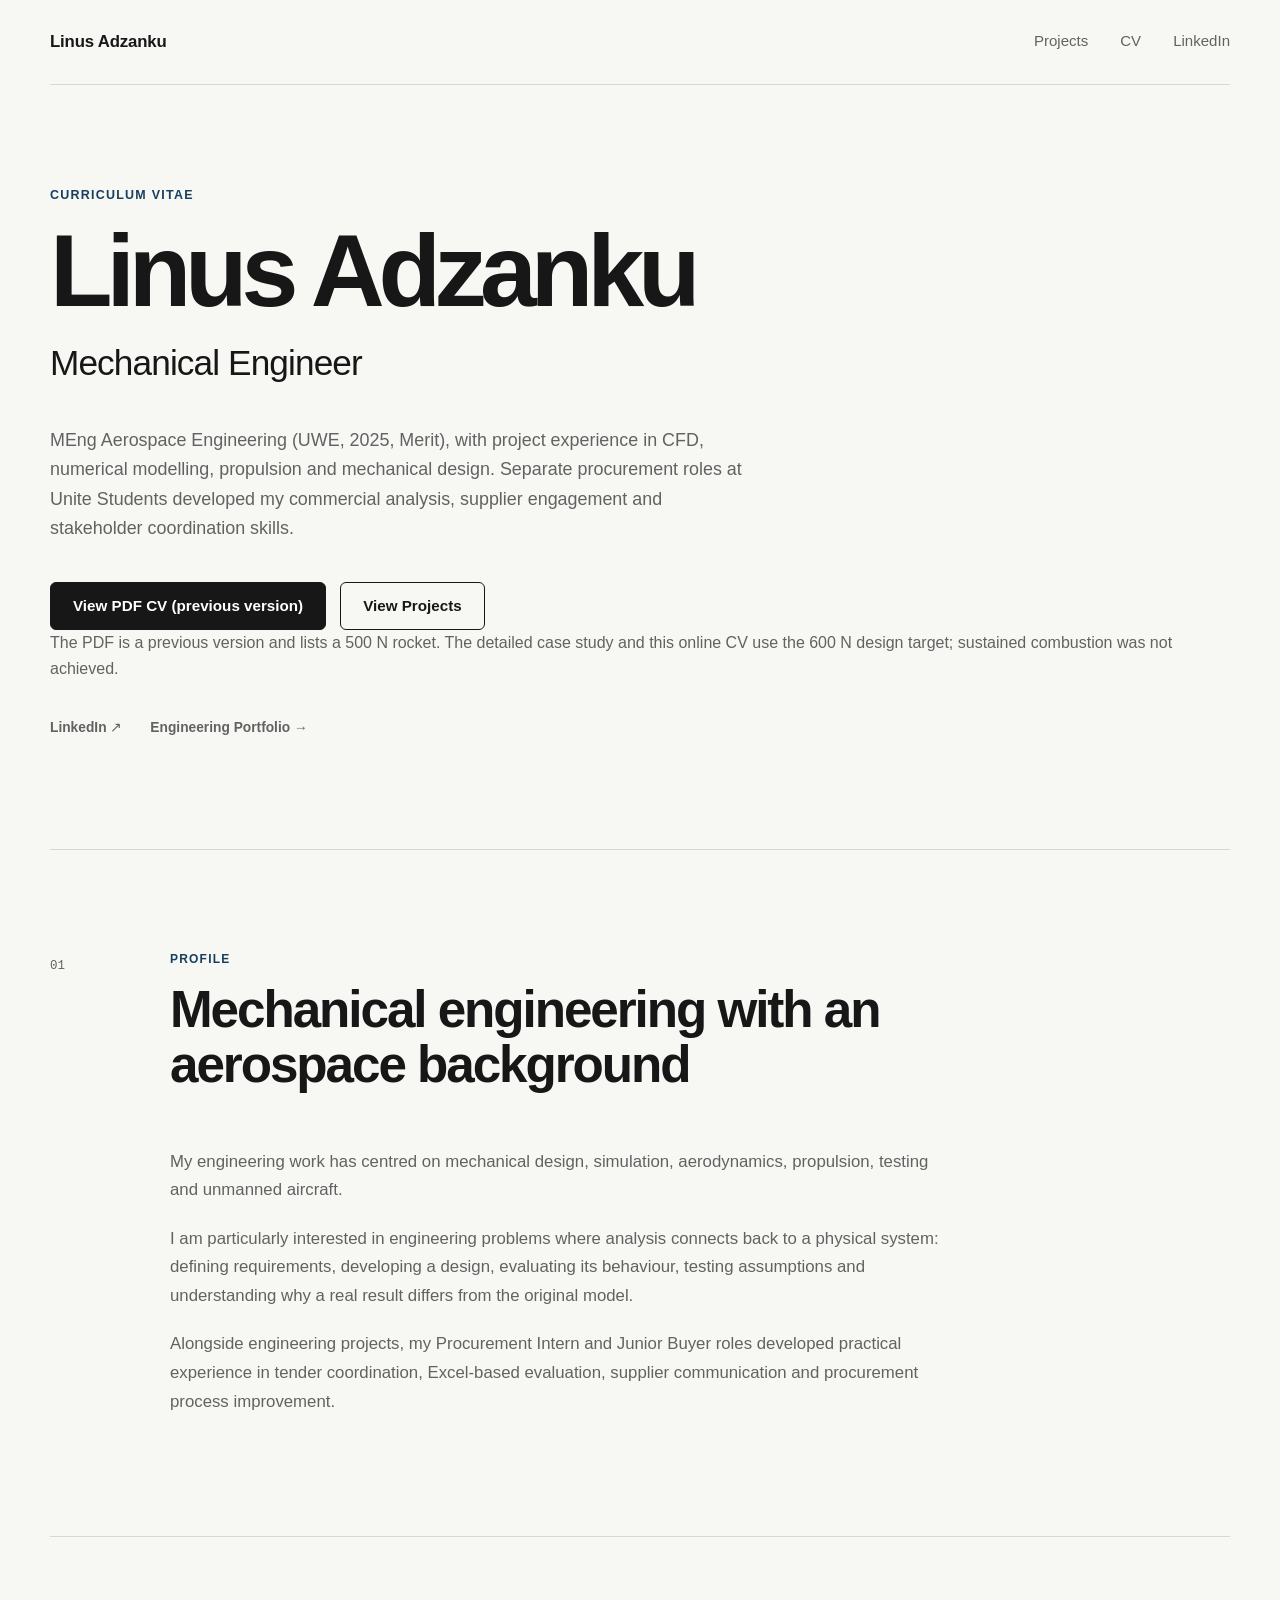
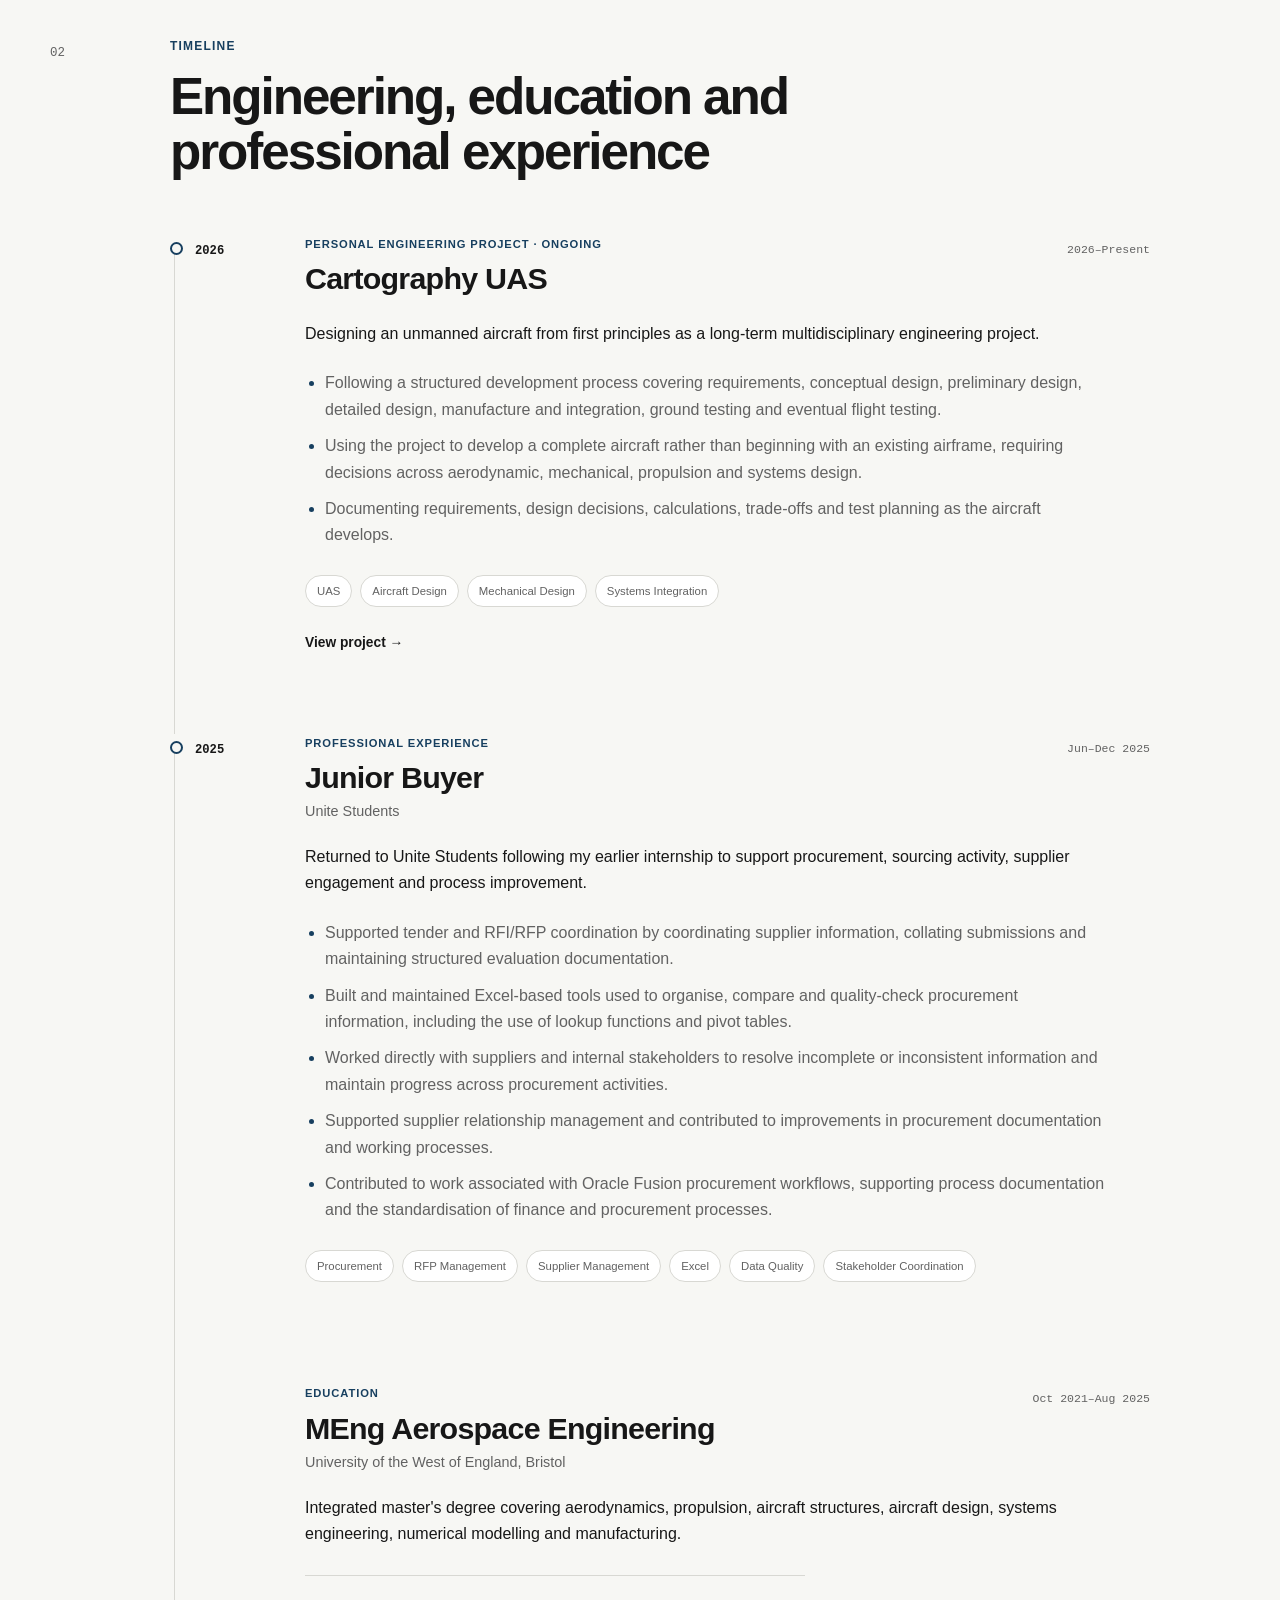
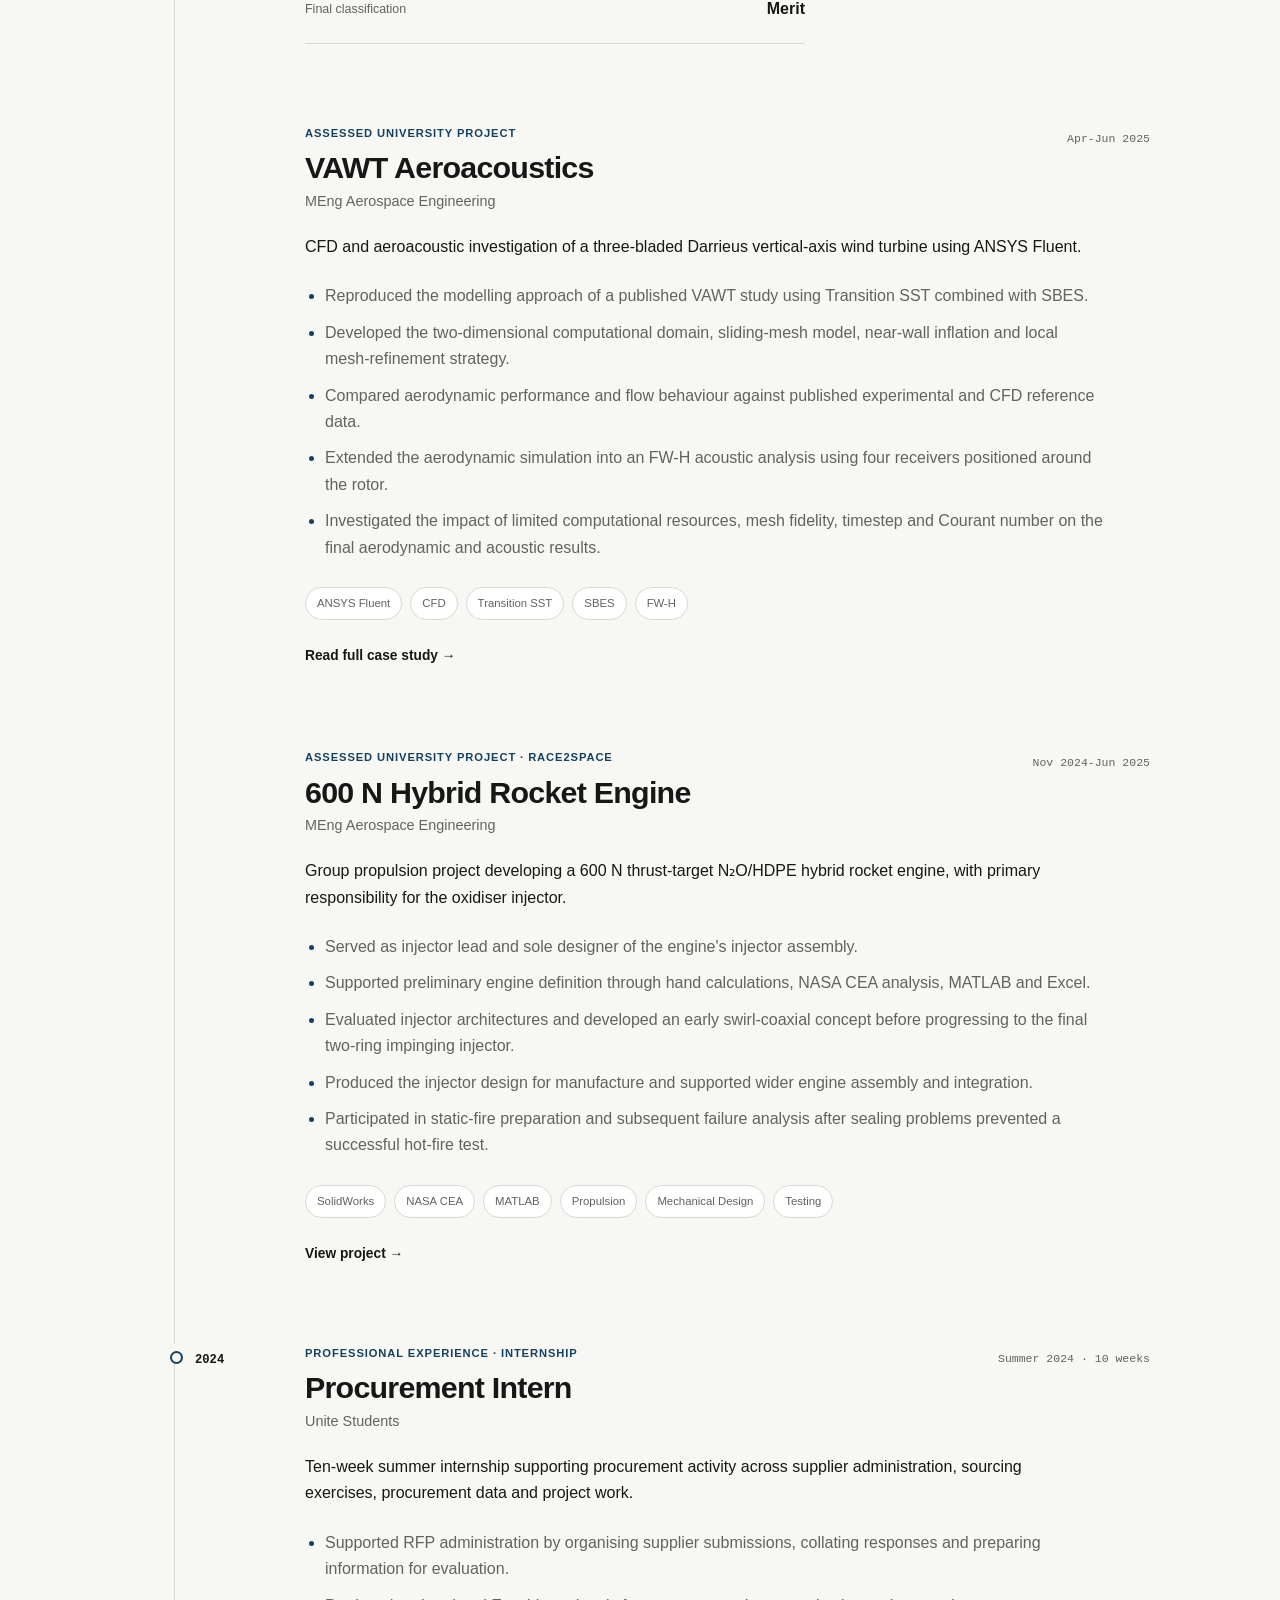
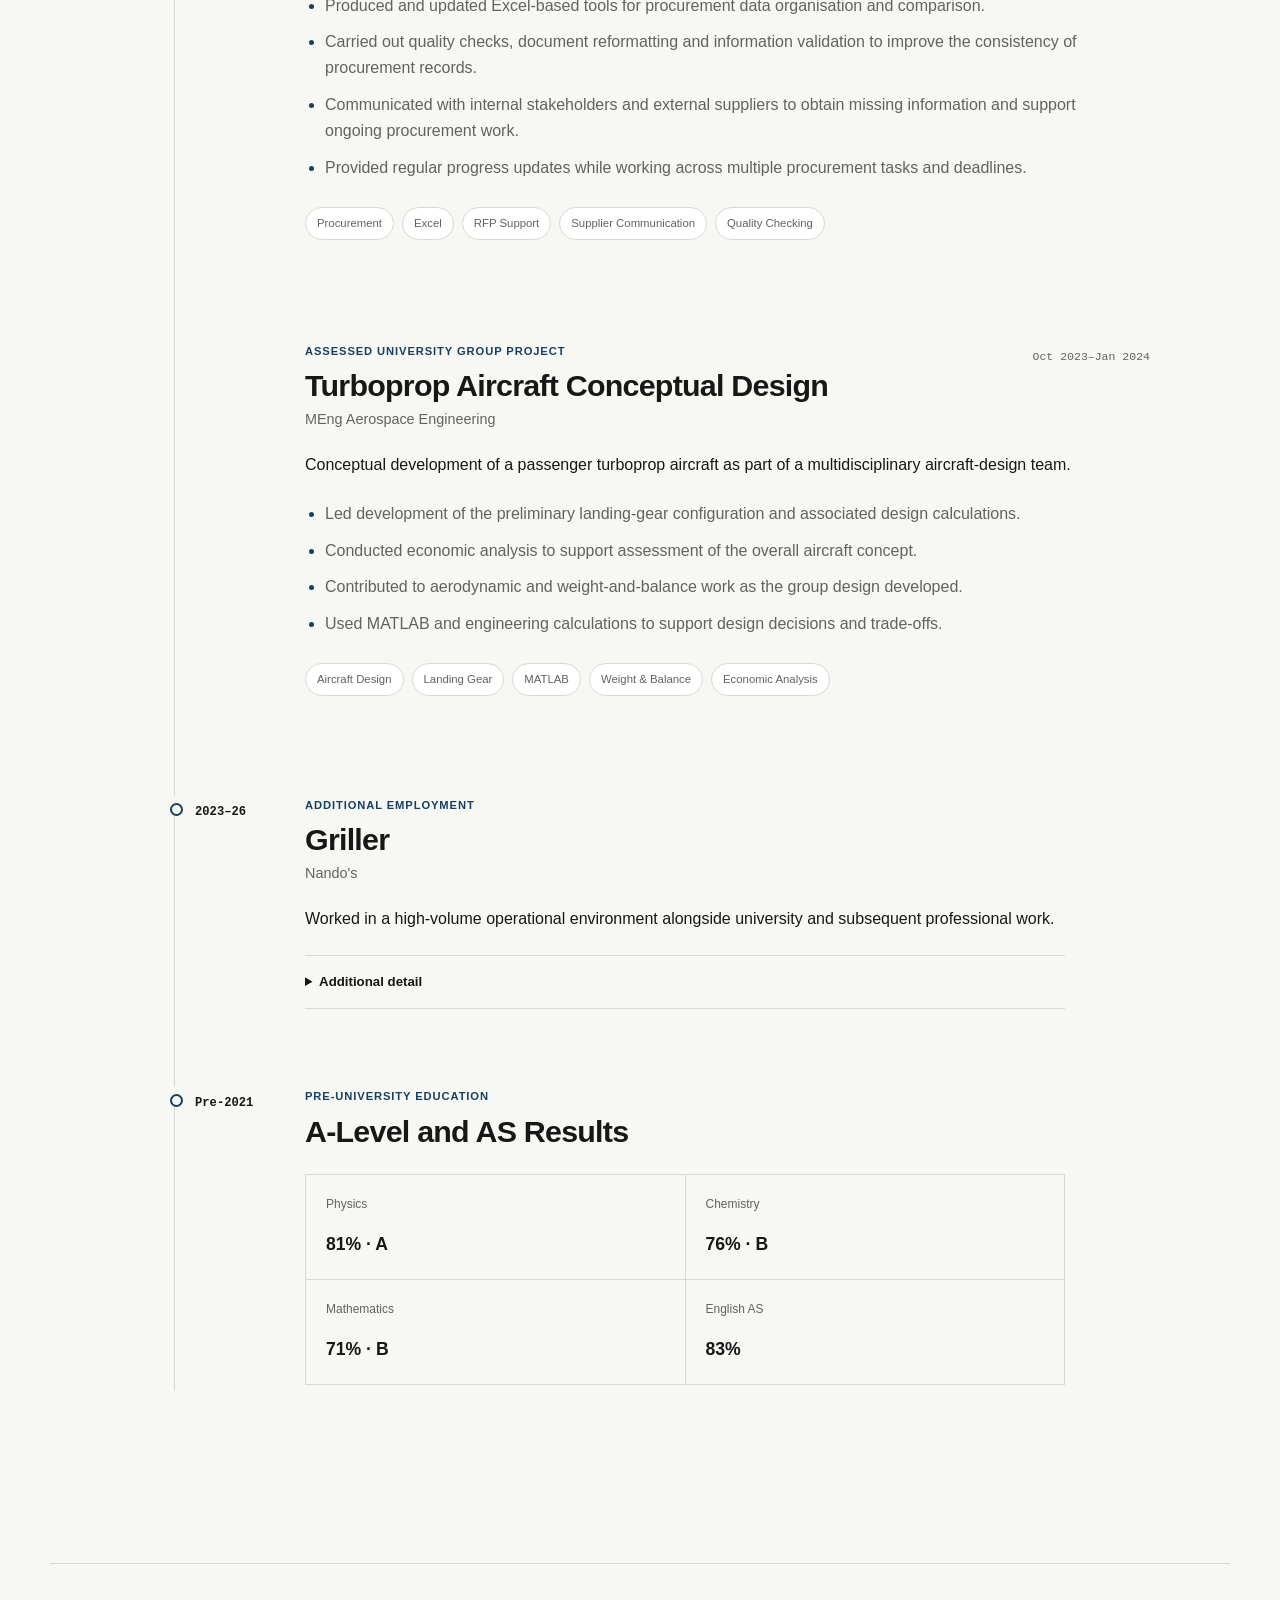
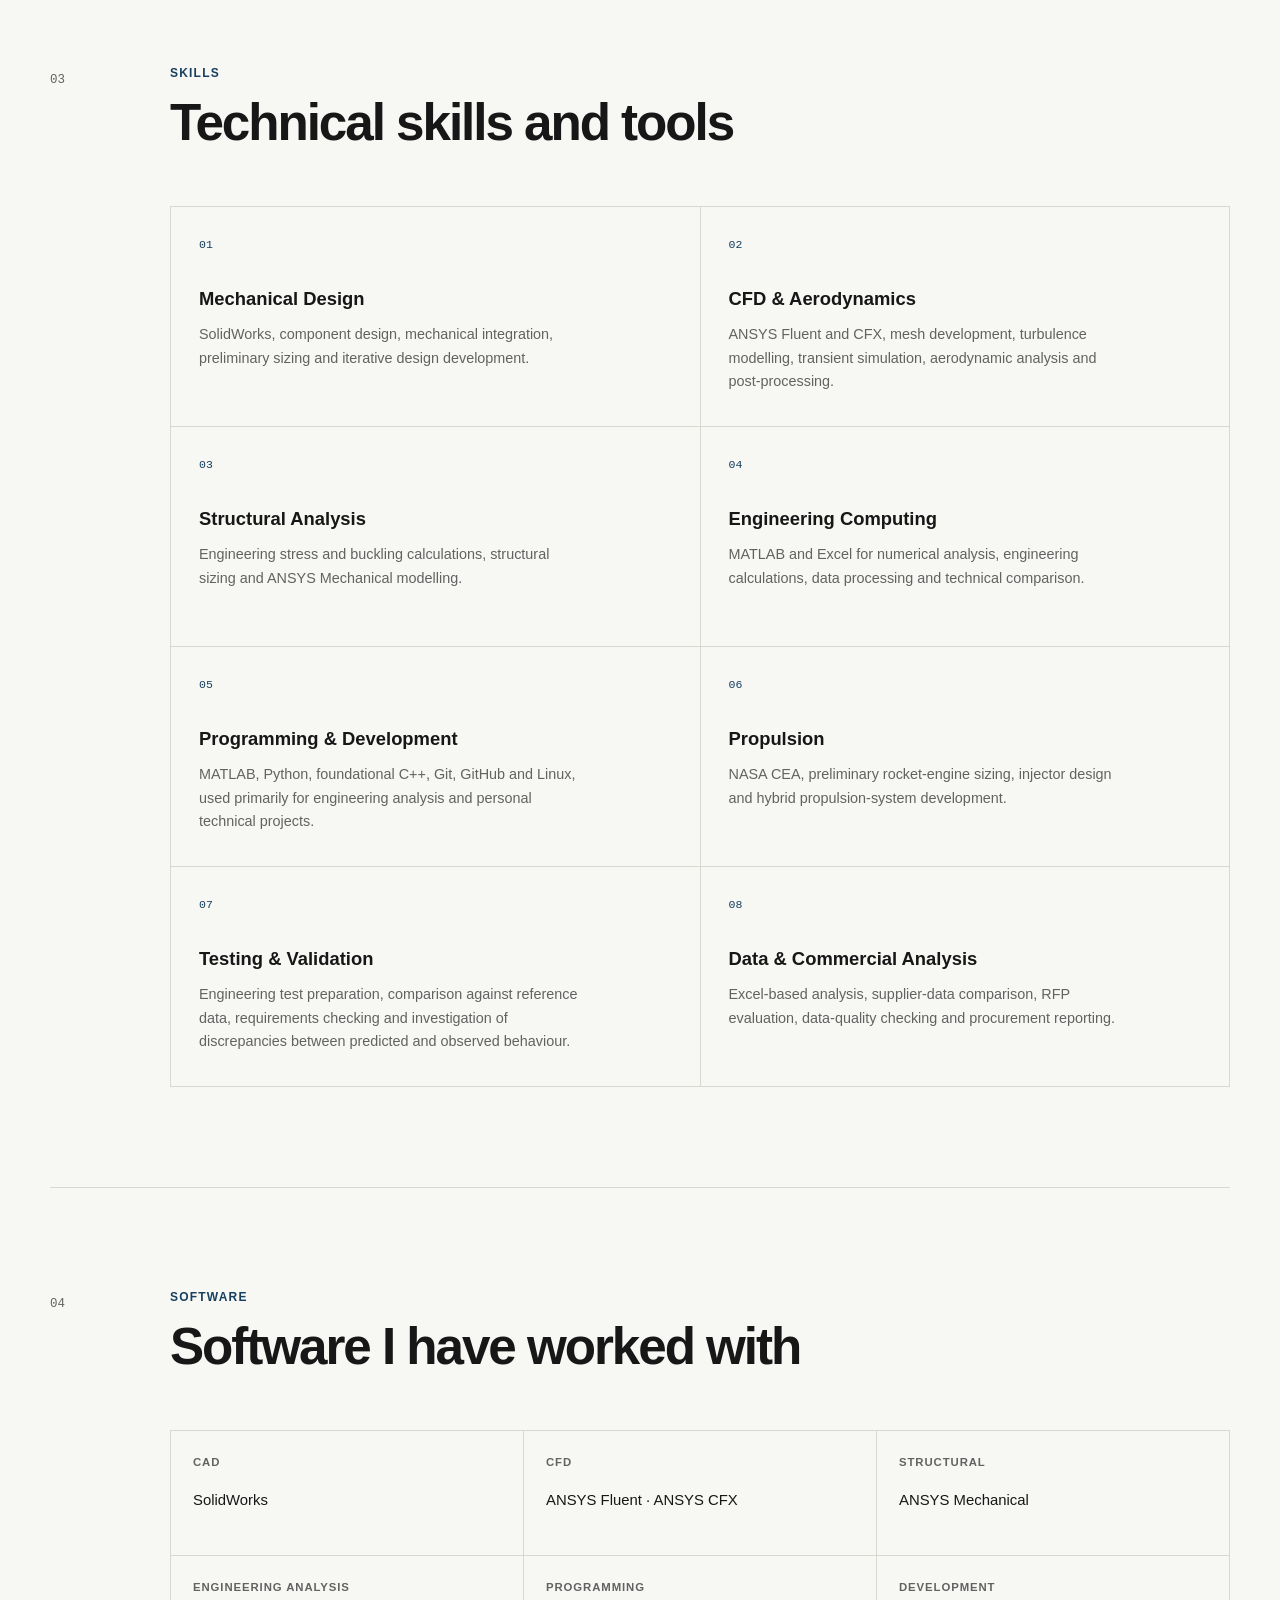
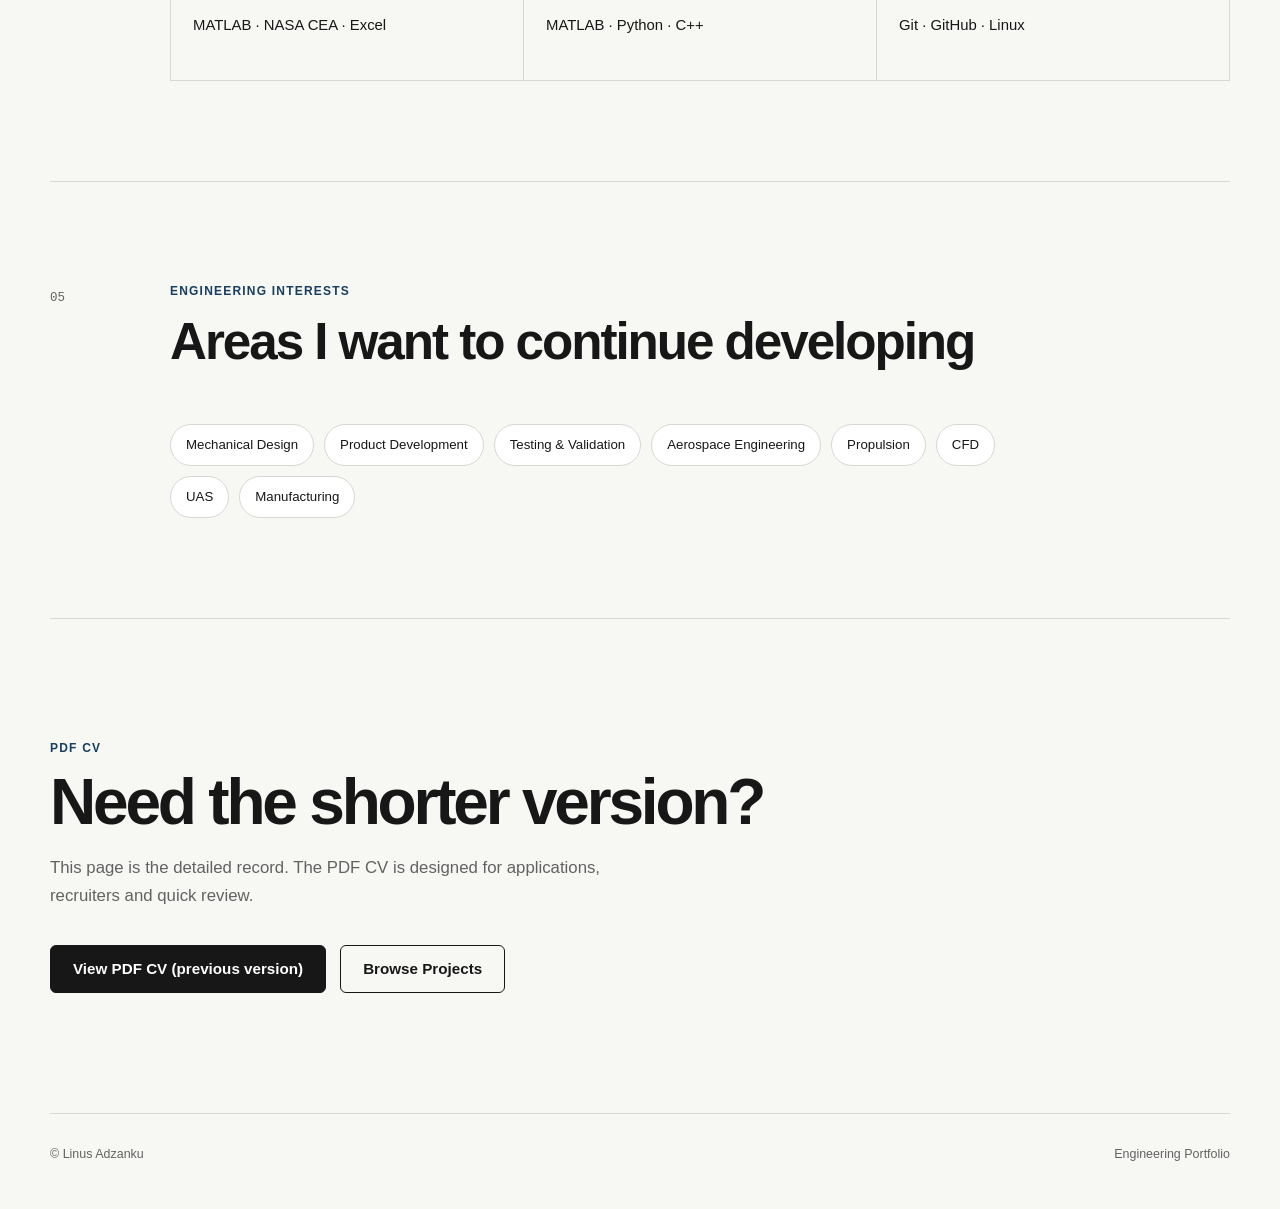
==== cv.html @ 265d7822 "feat(portfolio): prioritise completed work and clarify CV experience" ====
<!DOCTYPE html>
<html lang="en">

<head>

    <meta charset="UTF-8">

    <meta
        name="viewport"
        content="width=device-width, initial-scale=1.0"
    >

    <meta
        name="description"
        content="Detailed engineering CV of Linus Adzanku, covering professional experience, engineering projects, education and technical skills."
    >

    <title>
        CV | Linus Adzanku
    </title>


    <!-- Site-wide styling -->
    <link
        rel="stylesheet"
        href="css/style.css"
    >


    <!-- CV-specific styling -->
    <link
        rel="stylesheet"
        href="css/cv.css"
    >

</head>


<body>


    <!-- Shared navigation -->
    <div id="navigation"></div>



    <main class="cv-page">


        <!-- =================================================
             HERO
             ================================================= -->

        <header class="cv-hero">

            <p class="cv-eyebrow">
                Curriculum Vitae
            </p>


            <h1>
                Linus Adzanku
            </h1>


            <p class="cv-role">
                Mechanical Engineer
            </p>


            <p class="cv-introduction">
                MEng Aerospace Engineering (UWE, 2025, Merit), with project experience in CFD, numerical modelling, propulsion and mechanical design. Separate procurement roles at Unite Students developed my commercial analysis, supplier engagement and stakeholder coordination skills.
            </p>


            <div class="cv-actions">

                <a
                    class="button button-primary"
                    href="assets/documents/Linus_Adzanku-resume.pdf"
                    target="_blank"
                    rel="noopener noreferrer">
                    View PDF CV (previous version)
                </a>


                <a
                    class="button button-secondary"
                    href="projects.html">
                    View Projects
                </a>

            </div>


            <p>The PDF is a previous version and lists a 500 N rocket. The detailed case study and this online CV use the 600 N design target; sustained combustion was not achieved.</p>

            <div class="cv-secondary-links">

                <a
                    href="https://www.linkedin.com/in/linus-adzanku"
                    target="_blank"
                    rel="noopener noreferrer">
                    LinkedIn ↗
                </a>

                <a href="projects.html">
                    Engineering Portfolio →
                </a>

            </div>

        </header>



        <!-- =================================================
             01 PROFILE
             ================================================= -->

        <section class="cv-section">

            <div class="cv-section-index">
                01
            </div>


            <div class="cv-section-content">

                <p class="cv-section-label">
                    Profile
                </p>


                <h2>
                    Mechanical engineering with an aerospace background
                </h2>


                <div class="cv-profile">

                    <p>
                        My engineering work has centred on mechanical
                        design, simulation, aerodynamics, propulsion,
                        testing and unmanned aircraft.
                    </p>

                    <p>
                        I am particularly interested in engineering
                        problems where analysis connects back to a
                        physical system: defining requirements,
                        developing a design, evaluating its behaviour,
                        testing assumptions and understanding why a
                        real result differs from the original model.
                    </p>

                    <p>
                        Alongside engineering projects, my Procurement Intern and Junior Buyer roles developed practical experience in tender coordination, Excel-based evaluation, supplier communication and procurement process improvement.
                    </p>

                </div>

            </div>

        </section>



        <!-- =================================================
             02 TIMELINE
             ================================================= -->

        <section class="cv-section">

            <div class="cv-section-index">
                02
            </div>


            <div class="cv-section-content">

                <p class="cv-section-label">
                    Timeline
                </p>


                <h2>
                    Engineering, education and professional experience
                </h2>



                <div class="cv-timeline">


                    <!-- =================================================
                         2026
                         ================================================= -->

                    <section class="cv-year-group">


                        <div class="cv-year">

                            <span>
                                2026
                            </span>

                        </div>


                        <div class="cv-year-content">


                            <!-- -----------------------------------------
                                 CARTOGRAPHY UAS
                                 ----------------------------------------- -->

                            <article class="cv-entry">

                                <div class="cv-entry-heading">

                                    <div>

                                        <p class="cv-entry-type">
                                            Personal Engineering Project · Ongoing
                                        </p>

                                        <h3>
                                            Cartography UAS
                                        </h3>

                                    </div>


                                    <span class="cv-entry-date">
                                        2026–Present
                                    </span>

                                </div>


                                <p class="cv-entry-summary">
                                    Designing an unmanned aircraft from
                                    first principles as a long-term
                                    multidisciplinary engineering project.
                                </p>


                                <ul class="cv-entry-points">

                                    <li>
                                        Following a structured development
                                        process covering requirements,
                                        conceptual design, preliminary
                                        design, detailed design, manufacture
                                        and integration, ground testing and
                                        eventual flight testing.
                                    </li>

                                    <li>
                                        Using the project to develop a
                                        complete aircraft rather than
                                        beginning with an existing airframe,
                                        requiring decisions across
                                        aerodynamic, mechanical, propulsion
                                        and systems design.
                                    </li>

                                    <li>
                                        Documenting requirements, design
                                        decisions, calculations, trade-offs
                                        and test planning as the aircraft
                                        develops.
                                    </li>

                                </ul>


                                <div class="cv-tags">

                                    <span>UAS</span>
                                    <span>Aircraft Design</span>
                                    <span>Mechanical Design</span>
                                    <span>Systems Integration</span>

                                </div>


                                <a
                                    class="cv-entry-link"
                                    href="projects/uas.html">
                                    View project →
                                </a>

                            </article>


                        </div>

                    </section>



                    <!-- =================================================
                         2025
                         ================================================= -->

                    <section class="cv-year-group">


                        <div class="cv-year">

                            <span>
                                2025
                            </span>

                        </div>


                        <div class="cv-year-content">


                            <!-- -----------------------------------------
                                 JUNIOR BUYER
                                 ----------------------------------------- -->

                            <article class="cv-entry cv-entry-work">

                                <div class="cv-entry-heading">

                                    <div>

                                        <p class="cv-entry-type">
                                            Professional Experience
                                        </p>

                                        <h3>
                                            Junior Buyer
                                        </h3>

                                        <p class="cv-entry-organisation">
                                            Unite Students
                                        </p>

                                    </div>


                                    <span class="cv-entry-date">
                                        Jun–Dec 2025
                                    </span>

                                </div>


                                <p class="cv-entry-summary">
                                    Returned to Unite Students following my
                                    earlier internship to support procurement,
                                    sourcing activity, supplier engagement
                                    and process improvement.
                                </p>


                                <ul class="cv-entry-points">

                                    <li>
                                        Supported tender and RFI/RFP coordination
                                        by coordinating supplier information,
                                        collating submissions and maintaining
                                        structured evaluation documentation.
                                    </li>

                                    <li>
                                        Built and maintained Excel-based
                                        tools used to organise, compare and
                                        quality-check procurement information,
                                        including the use of lookup functions
                                        and pivot tables.
                                    </li>

                                    <li>
                                        Worked directly with suppliers and
                                        internal stakeholders to resolve
                                        incomplete or inconsistent information
                                        and maintain progress across
                                        procurement activities.
                                    </li>

                                    <li>
                                        Supported supplier relationship
                                        management and contributed to
                                        improvements in procurement
                                        documentation and working processes.
                                    </li>

                                    <li>
                                        Contributed to work associated with
                                        Oracle Fusion procurement workflows, supporting process documentation and the standardisation of finance and procurement processes.
                                    </li>

                                </ul>


                                <div class="cv-tags">

                                    <span>Procurement</span>
                                    <span>RFP Management</span>
                                    <span>Supplier Management</span>
                                    <span>Excel</span>
                                    <span>Data Quality</span>
                                    <span>Stakeholder Coordination</span>

                                </div>

                            </article>

                            <!-- -----------------------------------------
                                 DEGREE
                                 ----------------------------------------- -->

                            <article class="cv-entry cv-entry-education">

                                <div class="cv-entry-heading">

                                    <div>

                                        <p class="cv-entry-type">
                                            Education
                                        </p>

                                        <h3>
                                            MEng Aerospace Engineering
                                        </h3>

                                        <p class="cv-entry-organisation">
                                            University of the West of England,
                                            Bristol
                                        </p>

                                    </div>


                                    <span class="cv-entry-date">
                                        Oct 2021–Aug 2025
                                    </span>

                                </div>


                                <p class="cv-entry-summary">
                                    Integrated master's degree covering
                                    aerodynamics, propulsion, aircraft
                                    structures, aircraft design, systems
                                    engineering, numerical modelling and
                                    manufacturing.
                                </p>


                                <div class="cv-result">

                                    <span>
                                        Final classification
                                    </span>

                                    <strong>
                                        Merit
                                    </strong>

                                </div>

                            </article>



                            <!-- -----------------------------------------
                                 VAWT
                                 ----------------------------------------- -->

                            <article class="cv-entry">

                                <div class="cv-entry-heading">

                                    <div>

                                        <p class="cv-entry-type">
                                            Assessed University Project
                                        </p>

                                        <h3>
                                            VAWT Aeroacoustics
                                        </h3>

                                        <p class="cv-entry-organisation">
                                            MEng Aerospace Engineering
                                        </p>

                                    </div>


                                    <span class="cv-entry-date">
                                        Apr-Jun 2025
                                    </span>

                                </div>


                                <p class="cv-entry-summary">
                                    CFD and aeroacoustic investigation of a
                                    three-bladed Darrieus vertical-axis
                                    wind turbine using ANSYS Fluent.
                                </p>


                                <ul class="cv-entry-points">

                                    <li>
                                        Reproduced the modelling approach
                                        of a published VAWT study using
                                        Transition SST combined with SBES.
                                    </li>

                                    <li>
                                        Developed the two-dimensional
                                        computational domain, sliding-mesh
                                        model, near-wall inflation and local
                                        mesh-refinement strategy.
                                    </li>

                                    <li>
                                        Compared aerodynamic performance and
                                        flow behaviour against published
                                        experimental and CFD reference data.
                                    </li>

                                    <li>
                                        Extended the aerodynamic simulation
                                        into an FW-H acoustic analysis using
                                        four receivers positioned around
                                        the rotor.
                                    </li>

                                    <li>
                                        Investigated the impact of limited
                                        computational resources, mesh
                                        fidelity, timestep and Courant
                                        number on the final aerodynamic and
                                        acoustic results.
                                    </li>

                                </ul>


                                <div class="cv-tags">

                                    <span>ANSYS Fluent</span>
                                    <span>CFD</span>
                                    <span>Transition SST</span>
                                    <span>SBES</span>
                                    <span>FW-H</span>

                                </div>


                                <a
                                    class="cv-entry-link"
                                    href="projects/aeroacoustics.html">
                                    Read full case study →
                                </a>

                            </article>



                            <!-- -----------------------------------------
                                 HYBRID ROCKET
                                 ----------------------------------------- -->

                            <article class="cv-entry">

                                <div class="cv-entry-heading">

                                    <div>

                                        <p class="cv-entry-type">
                                            Assessed University Project · Race2Space
                                        </p>

                                        <h3>
                                            600 N Hybrid Rocket Engine
                                        </h3>

                                        <p class="cv-entry-organisation">
                                            MEng Aerospace Engineering
                                        </p>

                                    </div>


                                    <span class="cv-entry-date">
                                        Nov 2024-Jun 2025
                                    </span>

                                </div>


                                <p class="cv-entry-summary">
                                    Group propulsion project developing a
                                    600 N thrust-target N₂O/HDPE hybrid rocket
                                    engine, with primary responsibility for
                                    the oxidiser injector.
                                </p>


                                <ul class="cv-entry-points">

                                    <li>
                                        Served as injector lead and sole
                                        designer of the engine's injector
                                        assembly.
                                    </li>

                                    <li>
                                        Supported preliminary engine
                                        definition through hand calculations,
                                        NASA CEA analysis, MATLAB and Excel.
                                    </li>

                                    <li>
                                        Evaluated injector architectures and
                                        developed an early swirl-coaxial concept before progressing to the final two-ring impinging injector.
                                    </li>

                                    <li>
                                        Produced the injector design for
                                        manufacture and supported wider
                                        engine assembly and integration.
                                    </li>

                                    <li>
                                        Participated in static-fire
                                        preparation and subsequent failure
                                        analysis after sealing problems
                                        prevented a successful hot-fire test.
                                    </li>

                                </ul>


                                <div class="cv-tags">

                                    <span>SolidWorks</span>
                                    <span>NASA CEA</span>
                                    <span>MATLAB</span>
                                    <span>Propulsion</span>
                                    <span>Mechanical Design</span>
                                    <span>Testing</span>

                                </div>


                                <a
                                    class="cv-entry-link"
                                    href="projects/rocket-engine.html">
                                    View project →
                                </a>

                            </article>






                        </div>

                    </section>



                    <!-- =================================================
                         2024
                         ================================================= -->

                    <section class="cv-year-group">


                        <div class="cv-year">

                            <span>
                                2024
                            </span>

                        </div>


                        <div class="cv-year-content">


                            <!-- -----------------------------------------
                                 PROCUREMENT INTERNSHIP
                                 ----------------------------------------- -->

                            <article class="cv-entry cv-entry-work">

                                <div class="cv-entry-heading">

                                    <div>

                                        <p class="cv-entry-type">
                                            Professional Experience · Internship
                                        </p>

                                        <h3>
                                            Procurement Intern
                                        </h3>

                                        <p class="cv-entry-organisation">
                                            Unite Students
                                        </p>

                                    </div>


                                    <span class="cv-entry-date">
                                        Summer 2024 · 10 weeks
                                    </span>

                                </div>


                                <p class="cv-entry-summary">
                                    Ten-week summer internship supporting
                                    procurement activity across supplier
                                    administration, sourcing exercises,
                                    procurement data and project work.
                                </p>


                                <ul class="cv-entry-points">

                                    <li>
                                        Supported RFP administration by
                                        organising supplier submissions,
                                        collating responses and preparing
                                        information for evaluation.
                                    </li>

                                    <li>
                                        Produced and updated Excel-based
                                        tools for procurement data
                                        organisation and comparison.
                                    </li>

                                    <li>
                                        Carried out quality checks,
                                        document reformatting and information
                                        validation to improve the consistency
                                        of procurement records.
                                    </li>

                                    <li>
                                        Communicated with internal
                                        stakeholders and external suppliers
                                        to obtain missing information and
                                        support ongoing procurement work.
                                    </li>

                                    <li>
                                        Provided regular progress updates
                                        while working across multiple
                                        procurement tasks and deadlines.
                                    </li>

                                </ul>


                                <div class="cv-tags">

                                    <span>Procurement</span>
                                    <span>Excel</span>
                                    <span>RFP Support</span>
                                    <span>Supplier Communication</span>
                                    <span>Quality Checking</span>

                                </div>

                            </article>



                            <!-- -----------------------------------------
                                 TURBOPROP
                                 ----------------------------------------- -->

                            <article class="cv-entry">

                                <div class="cv-entry-heading">

                                    <div>

                                        <p class="cv-entry-type">
                                            Assessed University Group Project
                                        </p>

                                        <h3>
                                            Turboprop Aircraft Conceptual Design
                                        </h3>

                                        <p class="cv-entry-organisation">
                                            MEng Aerospace Engineering
                                        </p>

                                    </div>


                                    <span class="cv-entry-date">
                                        Oct 2023–Jan 2024
                                    </span>

                                </div>


                                <p class="cv-entry-summary">
                                    Conceptual development of a passenger
                                    turboprop aircraft as part of a
                                    multidisciplinary aircraft-design team.
                                </p>


                                <ul class="cv-entry-points">

                                    <li>
                                        Led development of the preliminary
                                        landing-gear configuration and
                                        associated design calculations.
                                    </li>

                                    <li>
                                        Conducted economic analysis to
                                        support assessment of the overall
                                        aircraft concept.
                                    </li>

                                    <li>
                                        Contributed to aerodynamic and
                                        weight-and-balance work as the group
                                        design developed.
                                    </li>

                                    <li>
                                        Used MATLAB and engineering
                                        calculations to support design
                                        decisions and trade-offs.
                                    </li>

                                </ul>


                                <div class="cv-tags">

                                    <span>Aircraft Design</span>
                                    <span>Landing Gear</span>
                                    <span>MATLAB</span>
                                    <span>Weight &amp; Balance</span>
                                    <span>Economic Analysis</span>

                                </div>

                            </article>


                        </div>

                    </section>



                    <!-- =================================================
                         ADDITIONAL EMPLOYMENT
                         ================================================= -->

                    <section class="cv-year-group">


                        <div class="cv-year">

                            <span>
                                2023–26
                            </span>

                        </div>


                        <div class="cv-year-content">


                            <article class="cv-entry cv-entry-secondary">

                                <div class="cv-entry-heading">

                                    <div>

                                        <p class="cv-entry-type">
                                            Additional Employment
                                        </p>

                                        <h3>
                                            Griller
                                        </h3>

                                        <p class="cv-entry-organisation">
                                            Nando's
                                        </p>

                                    </div>

                                </div>


                                <p class="cv-entry-summary">
                                    Worked in a high-volume operational
                                    environment alongside university and
                                    subsequent professional work.
                                </p>


                                <details class="cv-details">

                                    <summary>
                                        Additional detail
                                    </summary>


                                    <div class="cv-details-content">

                                        <p>
                                            Worked as part of a fast-moving
                                            kitchen team while maintaining
                                            food-quality, hygiene and service
                                            standards during high-demand
                                            shifts.
                                        </p>

                                        <p>
                                            Developed practical experience
                                            in teamwork, prioritisation and
                                            maintaining consistency under
                                            time pressure.
                                        </p>

                                        <p>
                                            Won an internal Best Griller
                                            competition.
                                        </p>

                                    </div>

                                </details>

                            </article>


                        </div>

                    </section>



                    <!-- =================================================
                         PRE-UNIVERSITY
                         ================================================= -->

                    <section class="cv-year-group cv-year-group-last">


                        <div class="cv-year">

                            <span>
                                Pre-2021
                            </span>

                        </div>


                        <div class="cv-year-content">


                            <article class="cv-entry cv-entry-education">

                                <div class="cv-entry-heading">

                                    <div>

                                        <p class="cv-entry-type">
                                            Pre-University Education
                                        </p>

                                        <h3>
                                            A-Level and AS Results
                                        </h3>

                                    </div>

                                </div>


                                <div class="cv-grades">


                                    <div>

                                        <span>
                                            Physics
                                        </span>

                                        <strong>
                                            81% · A
                                        </strong>

                                    </div>


                                    <div>

                                        <span>
                                            Chemistry
                                        </span>

                                        <strong>
                                            76% · B
                                        </strong>

                                    </div>


                                    <div>

                                        <span>
                                            Mathematics
                                        </span>

                                        <strong>
                                            71% · B
                                        </strong>

                                    </div>


                                    <div>

                                        <span>
                                            English AS
                                        </span>

                                        <strong>
                                            83%
                                        </strong>

                                    </div>


                                </div>

                            </article>


                        </div>

                    </section>


                </div>

            </div>

        </section>



        <!-- =================================================
             03 TECHNICAL SKILLS
             ================================================= -->

        <section class="cv-section">

            <div class="cv-section-index">
                03
            </div>


            <div class="cv-section-content">

                <p class="cv-section-label">
                    Skills
                </p>


                <h2>
                    Technical skills and tools
                </h2>


                <div class="cv-skills-grid">


                    <article>

                        <span class="cv-skill-number">
                            01
                        </span>

                        <h3>
                            Mechanical Design
                        </h3>

                        <p>
                            SolidWorks, component design,
                            mechanical integration, preliminary
                            sizing and iterative design development.
                        </p>

                    </article>



                    <article>

                        <span class="cv-skill-number">
                            02
                        </span>

                        <h3>
                            CFD &amp; Aerodynamics
                        </h3>

                        <p>
                            ANSYS Fluent and CFX, mesh development,
                            turbulence modelling, transient simulation,
                            aerodynamic analysis and post-processing.
                        </p>

                    </article>



                    <article>

                        <span class="cv-skill-number">
                            03
                        </span>

                        <h3>
                            Structural Analysis
                        </h3>

                        <p>
                            Engineering stress and buckling
                            calculations, structural sizing and
                            ANSYS Mechanical modelling.
                        </p>

                    </article>



                    <article>

                        <span class="cv-skill-number">
                            04
                        </span>

                        <h3>
                            Engineering Computing
                        </h3>

                        <p>
                            MATLAB and Excel for numerical analysis,
                            engineering calculations, data processing
                            and technical comparison.
                        </p>

                    </article>



                    <article>

                        <span class="cv-skill-number">
                            05
                        </span>

                        <h3>
                            Programming &amp; Development
                        </h3>

                        <p>
                            MATLAB, Python, foundational C++,
                            Git, GitHub and Linux, used primarily
                            for engineering analysis and personal
                            technical projects.
                        </p>

                    </article>



                    <article>

                        <span class="cv-skill-number">
                            06
                        </span>

                        <h3>
                            Propulsion
                        </h3>

                        <p>
                            NASA CEA, preliminary rocket-engine
                            sizing, injector design and hybrid
                            propulsion-system development.
                        </p>

                    </article>



                    <article>

                        <span class="cv-skill-number">
                            07
                        </span>

                        <h3>
                            Testing &amp; Validation
                        </h3>

                        <p>
                            Engineering test preparation,
                            comparison against reference data,
                            requirements checking and investigation
                            of discrepancies between predicted and
                            observed behaviour.
                        </p>

                    </article>



                    <article>

                        <span class="cv-skill-number">
                            08
                        </span>

                        <h3>
                            Data &amp; Commercial Analysis
                        </h3>

                        <p>
                            Excel-based analysis, supplier-data
                            comparison, RFP evaluation, data-quality
                            checking and procurement reporting.
                        </p>

                    </article>


                </div>

            </div>

        </section>



        <!-- =================================================
             04 SOFTWARE
             ================================================= -->

        <section class="cv-section">

            <div class="cv-section-index">
                04
            </div>


            <div class="cv-section-content">

                <p class="cv-section-label">
                    Software
                </p>


                <h2>
                    Software I have worked with
                </h2>


                <div class="cv-software">


                    <div>

                        <span class="cv-software-category">
                            CAD
                        </span>

                        <p>
                            SolidWorks
                        </p>

                    </div>


                    <div>

                        <span class="cv-software-category">
                            CFD
                        </span>

                        <p>
                            ANSYS Fluent · ANSYS CFX
                        </p>

                    </div>


                    <div>

                        <span class="cv-software-category">
                            Structural
                        </span>

                        <p>
                            ANSYS Mechanical
                        </p>

                    </div>


                    <div>

                        <span class="cv-software-category">
                            Engineering Analysis
                        </span>

                        <p>
                            MATLAB · NASA CEA · Excel
                        </p>

                    </div>


                    <div>

                        <span class="cv-software-category">
                            Programming
                        </span>

                        <p>
                            MATLAB · Python · C++
                        </p>

                    </div>


                    <div>

                        <span class="cv-software-category">
                            Development
                        </span>

                        <p>
                            Git · GitHub · Linux
                        </p>

                    </div>


                </div>

            </div>

        </section>



        <!-- =================================================
             05 INTERESTS
             ================================================= -->

        <section class="cv-section">

            <div class="cv-section-index">
                05
            </div>


            <div class="cv-section-content">

                <p class="cv-section-label">
                    Engineering Interests
                </p>


                <h2>
                    Areas I want to continue developing
                </h2>


                <div class="cv-interests">

                    <span>
                        Mechanical Design
                    </span>

                    <span>
                        Product Development
                    </span>

                    <span>
                        Testing &amp; Validation
                    </span>

                    <span>
                        Aerospace Engineering
                    </span>

                    <span>
                        Propulsion
                    </span>

                    <span>
                        CFD
                    </span>

                    <span>
                        UAS
                    </span>

                    <span>
                        Manufacturing
                    </span>

                </div>

            </div>

        </section>



        <!-- =================================================
             DOWNLOAD
             ================================================= -->

        <section class="cv-end">

            <p class="cv-section-label">
                PDF CV
            </p>


            <h2>
                Need the shorter version?
            </h2>


            <p>
                This page is the detailed record. The PDF CV is
                designed for applications, recruiters and quick review.
            </p>


            <div class="cv-actions">

                <a
                    class="button button-primary"
                    href="assets/documents/Linus_Adzanku-resume.pdf"
                    target="_blank"
                    rel="noopener noreferrer">
                    View PDF CV (previous version)
                </a>


                <a
                    class="button button-secondary"
                    href="projects.html">
                    Browse Projects
                </a>

            </div>

        </section>


    </main>



    <!-- =================================================
         FOOTER
         ================================================= -->

    <footer class="site-footer">

        <p>
            © Linus Adzanku
        </p>

        <p>
            Engineering Portfolio
        </p>

    </footer>



    <!-- Shared navigation script -->
    <script src="js/navigation.js"></script>


</body>

</html>
---- css/style.css ----
/* =========================================================
   Base
   ========================================================= */

:root {
    --background: #f7f7f4;
    --surface: #ffffff;
    --text: #171717;
    --muted: #626262;
    --border: #d8d8d3;

    --accent: #173f5f;
    --accent-hover: #0d2d46;

    --max-width: 1180px;

    --radius-small: 6px;
    --radius-medium: 12px;
}


* {
    box-sizing: border-box;
}


html {
    scroll-behavior: smooth;
}


body {
    margin: 0;

    background: var(--background);

    color: var(--text);

    font-family:
        Inter,
        -apple-system,
        BlinkMacSystemFont,
        "Segoe UI",
        Roboto,
        Helvetica,
        Arial,
        sans-serif;

    font-size: 16px;

    line-height: 1.65;

    -webkit-font-smoothing: antialiased;
}


a {
    color: inherit;

    text-decoration: none;
}


a:hover {
    color: var(--accent);
}


img {
    display: block;

    max-width: 100%;

    height: auto;
}


h1,
h2,
h3,
p {
    margin-top: 0;
}


h1,
h2,
h3 {
    line-height: 1.15;

    font-weight: 600;
}


p {
    color: var(--muted);
}



/* =========================================================
   Navigation
   ========================================================= */

.site-nav {
    width: calc(100% - 40px);

    max-width: var(--max-width);

    margin: 0 auto;

    padding: 28px 0;

    display: flex;

    align-items: center;

    justify-content: space-between;

    border-bottom: 1px solid var(--border);
}


.site-logo {
    color: var(--text);

    font-size: 1.05rem;

    font-weight: 650;

    letter-spacing: -0.01em;
}


.nav-links {
    display: flex;

    align-items: center;

    gap: 32px;
}


.nav-links a {
    color: var(--muted);

    font-size: 0.94rem;
}


.nav-links a:hover {
    color: var(--text);
}



/* =========================================================
   Hero
   ========================================================= */

.hero {
    width: calc(100% - 40px);

    max-width: var(--max-width);

    min-height: 620px;

    margin: 0 auto;

    padding: 120px 0 100px;

    display: flex;

    align-items: center;
}


.hero-content {
    max-width: 900px;
}


.eyebrow {
    margin-bottom: 24px;

    color: var(--accent);

    font-size: 0.82rem;

    font-weight: 650;

    text-transform: uppercase;

    letter-spacing: 0.12em;
}


.hero h1 {
    margin-bottom: 16px;

    font-size: clamp(3.2rem, 8vw, 6.8rem);

    letter-spacing: -0.055em;
}


.hero h2 {
    max-width: 850px;

    margin-bottom: 28px;

    color: var(--muted);

    font-size: clamp(1.8rem, 4vw, 3.4rem);

    font-weight: 400;

    letter-spacing: -0.035em;
}


.hero-description {
    max-width: 680px;

    margin-bottom: 40px;

    font-size: 1.17rem;
}


.hero-actions {
    display: flex;

    flex-wrap: wrap;

    gap: 14px;
}



/* =========================================================
   Buttons
   ========================================================= */

.button {
    display: inline-flex;

    align-items: center;

    justify-content: center;

    min-height: 48px;

    padding: 0 22px;

    border: 1px solid var(--text);

    border-radius: var(--radius-small);

    font-size: 0.95rem;

    font-weight: 550;

    transition:
        background 0.18s ease,
        color 0.18s ease,
        border-color 0.18s ease;
}


.button-primary {
    background: var(--text);

    color: #ffffff;
}


.button-primary:hover {
    background: var(--accent);

    border-color: var(--accent);

    color: #ffffff;
}


.button-secondary {
    background: transparent;

    color: var(--text);
}


.button-secondary:hover {
    background: var(--surface);

    color: var(--text);
}



/* =========================================================
   Main Content Sections
   ========================================================= */

.content-section {
    width: calc(100% - 40px);

    max-width: var(--max-width);

    margin: 0 auto;

    padding: 100px 0;

    display: grid;

    grid-template-columns: 180px 1fr;

    gap: 70px;

    border-top: 1px solid var(--border);
}


.section-label p {
    margin: 4px 0 0;

    color: var(--muted);

    font-size: 0.78rem;

    font-weight: 650;

    text-transform: uppercase;

    letter-spacing: 0.1em;
}


.section-content {
    min-width: 0;
}


.section-content > h2,
.section-heading-row h2 {
    margin-bottom: 36px;

    font-size: clamp(2rem, 4vw, 3rem);

    letter-spacing: -0.035em;
}


.section-heading-row {
    margin-bottom: 40px;

    display: flex;

    align-items: end;

    justify-content: space-between;

    gap: 30px;
}


.section-heading-row h2 {
    margin-bottom: 0;
}


.text-link {
    flex-shrink: 0;

    color: var(--accent);

    font-size: 0.92rem;

    font-weight: 550;
}



/* =========================================================
   About
   ========================================================= */

.about-section .section-content {
    max-width: 820px;
}


.large-text {
    color: var(--text);

    font-size: clamp(1.3rem, 2.3vw, 1.65rem);

    line-height: 1.55;
}



/* =========================================================
   Featured Projects
   ========================================================= */

.featured-projects {
    border-top: 1px solid var(--border);
}


.featured-project-card {
    padding: 38px 0;

    display: grid;

    grid-template-columns: 70px 1fr;

    gap: 22px;

    border-bottom: 1px solid var(--border);
}


.project-number {
    margin: 4px 0 0;

    color: var(--muted);

    font-family: monospace;

    font-size: 0.82rem;
}


.card-content {
    max-width: 760px;
}


.project-category {
    margin-bottom: 12px;

    color: var(--accent);

    font-size: 0.76rem;

    font-weight: 650;

    text-transform: uppercase;

    letter-spacing: 0.08em;
}


.featured-project-card h3 {
    margin-bottom: 16px;

    font-size: clamp(1.5rem, 3vw, 2.1rem);

    letter-spacing: -0.025em;
}


.featured-project-card p {
    max-width: 720px;
}


.project-link {
    display: inline-block;

    margin-top: 8px;

    color: var(--text);

    font-size: 0.92rem;

    font-weight: 600;
}


.project-link:hover {
    color: var(--accent);
}



/* =========================================================
   Capabilities
   ========================================================= */

.capabilities-grid {
    display: grid;

    grid-template-columns: repeat(2, 1fr);

    border-top: 1px solid var(--border);

    border-left: 1px solid var(--border);
}


.capability {
    min-height: 260px;

    padding: 32px;

    border-right: 1px solid var(--border);

    border-bottom: 1px solid var(--border);
}


.capability h3 {
    margin-bottom: 18px;

    font-size: 1.25rem;
}


.capability p {
    margin-bottom: 24px;
}


.capability .tools {
    margin-bottom: 0;

    color: var(--text);

    font-size: 0.84rem;

    font-weight: 550;
}



/* =========================================================
   Timeline
   ========================================================= */

.timeline {
    border-top: 1px solid var(--border);
}


.timeline-item {
    padding: 34px 0;

    display: grid;

    grid-template-columns: minmax(130px, 180px) 1fr;

    gap: 30px;

    border-bottom: 1px solid var(--border);
}


.timeline-date p {
    margin: 3px 0 0;

    color: var(--muted);

    font-size: 0.82rem;
}


.timeline-content h3 {
    margin-bottom: 5px;

    font-size: 1.3rem;
}


.timeline-organisation {
    margin-bottom: 14px;

    color: var(--accent);

    font-size: 0.92rem;

    font-weight: 550;
}


.timeline-content > p:last-child {
    max-width: 680px;

    margin-bottom: 0;
}



/* =========================================================
   Contact
   ========================================================= */

.contact-section {
    width: calc(100% - 40px);

    max-width: var(--max-width);

    margin: 0 auto;

    padding: 120px 0;

    border-top: 1px solid var(--border);
}


.contact-section h2 {
    max-width: 800px;

    margin-bottom: 20px;

    font-size: clamp(2.4rem, 6vw, 5rem);

    letter-spacing: -0.05em;
}


.contact-section > p:not(.eyebrow) {
    max-width: 600px;

    font-size: 1.1rem;
}


.contact-links {
    margin-top: 40px;

    display: flex;

    flex-wrap: wrap;

    gap: 30px;
}


.contact-links a {
    color: var(--text);

    font-weight: 600;
}


.contact-links a:hover {
    color: var(--accent);
}



/* =========================================================
   Footer
   ========================================================= */

.site-footer {
    width: calc(100% - 40px);

    max-width: var(--max-width);

    margin: 0 auto;

    padding: 30px 0 45px;

    display: flex;

    justify-content: space-between;

    gap: 20px;

    border-top: 1px solid var(--border);
}


.site-footer p {
    margin: 0;

    font-size: 0.78rem;
}



/* =========================================================
   Existing Project Pages
   ========================================================= */

.project-page {
    width: calc(100% - 40px);

    max-width: 1000px;

    margin: 0 auto;

    padding: 80px 0 100px;
}


.project-header {
    margin-bottom: 80px;
}


.project-type {
    margin-bottom: 16px;

    color: var(--accent);

    font-size: 0.78rem;

    font-weight: 650;

    text-transform: uppercase;

    letter-spacing: 0.1em;
}


.project-header h1 {
    margin-bottom: 26px;

    font-size: clamp(2.8rem, 6vw, 5rem);

    letter-spacing: -0.05em;
}


.project-summary {
    max-width: 800px;

    font-size: 1.25rem;

    line-height: 1.6;
}


.project-section {
    margin-bottom: 70px;

    padding-top: 50px;

    border-top: 1px solid var(--border);
}


.project-section h2 {
    margin-bottom: 24px;

    font-size: clamp(1.7rem, 3vw, 2.3rem);

    letter-spacing: -0.025em;
}


.project-section p {
    max-width: 820px;
}


.project-section li {
    margin-bottom: 10px;

    color: var(--muted);
}



/* =========================================================
   Project Statistics
   ========================================================= */

.project-details {
    margin: 35px 0;

    display: grid;

    grid-template-columns:
        repeat(auto-fit, minmax(160px, 1fr));

    gap: 12px;
}


.project-detail {
    padding: 22px;

    background: var(--surface);

    border: 1px solid var(--border);

    border-radius: var(--radius-medium);
}


.project-detail h3 {
    margin-bottom: 8px;

    color: var(--muted);

    font-size: 0.78rem;

    text-transform: uppercase;

    letter-spacing: 0.07em;
}


.project-detail p {
    margin: 0;

    color: var(--text);

    font-size: 1.25rem;
}



/* =========================================================
   Project Skill Tags
   ========================================================= */

.skills-list {
    padding: 0;

    display: flex;

    flex-wrap: wrap;

    gap: 9px;

    list-style: none;
}


.skills-list li {
    margin: 0;

    padding: 7px 13px;

    background: var(--surface);

    border: 1px solid var(--border);

    border-radius: 100px;

    color: var(--text);

    font-size: 0.84rem;
}



/* =========================================================
   PDF Viewer
   ========================================================= */

.pdf-container {
    width: 100%;

    margin-top: 30px;

    overflow: hidden;

    background: var(--surface);

    border: 1px solid var(--border);

    border-radius: var(--radius-medium);
}


.pdf-viewer {
    display: block;

    width: 100%;

    height: 90vh;

    min-height: 600px;

    border: none;
}


.document-link {
    margin-top: 15px;
}


.document-link a {
    color: var(--accent);

    font-weight: 550;
}



/* =========================================================
   Projects Listing Page
   ========================================================= */

.project-card {
    padding: 38px 0;

    border-top: 1px solid var(--border);
}


.project-card:last-child {
    border-bottom: 1px solid var(--border);
}


.project-card h2 {
    margin-bottom: 14px;

    font-size: 1.7rem;
}


.project-card p {
    max-width: 750px;
}


.project-card a {
    color: var(--accent);

    font-weight: 600;
}



/* =========================================================
   Project Footer
   ========================================================= */

.project-footer {
    margin-top: 80px;

    padding-top: 30px;

    border-top: 1px solid var(--border);
}


.project-footer a {
    font-weight: 550;
}



/* =========================================================
   Tablet
   ========================================================= */

@media (max-width: 850px) {

    .hero {
        min-height: auto;

        padding: 90px 0;
    }


    .content-section {
        padding: 75px 0;

        grid-template-columns: 1fr;

        gap: 25px;
    }


    .section-label {
        margin-bottom: 5px;
    }


    .capabilities-grid {
        grid-template-columns: 1fr;
    }

}



/* =========================================================
   Mobile
   ========================================================= */

@media (max-width: 650px) {

    .site-nav {
        padding: 20px 0;
    }


    .nav-links {
        gap: 18px;
    }


    .nav-links a {
        font-size: 0.82rem;
    }


    .nav-links a:last-child {
        display: none;
    }


    .hero {
        padding: 75px 0 70px;
    }


    .hero h1 {
        font-size: clamp(3rem, 17vw, 4.7rem);
    }


    .hero h2 {
        font-size: 1.8rem;
    }


    .hero-description {
        font-size: 1rem;
    }


    .content-section {
        padding: 65px 0;
    }


    .section-heading-row {
        align-items: flex-start;

        flex-direction: column;

        gap: 12px;
    }


    .featured-project-card {
        grid-template-columns: 40px 1fr;

        gap: 12px;
    }


    .capability {
        min-height: auto;

        padding: 25px;
    }


    .timeline-item {
        grid-template-columns: 1fr;

        gap: 8px;
    }


    .contact-section {
        padding: 80px 0;
    }


    .site-footer {
        flex-direction: column;

        gap: 5px;
    }


    .project-page {
        padding-top: 55px;
    }


    .project-header {
        margin-bottom: 60px;
    }


    .project-section {
        margin-bottom: 55px;

        padding-top: 40px;
    }


    .pdf-viewer {
        height: 75vh;

        min-height: 500px;
    }

}
---- css/cv.css ----
/* =========================================================
   WEB CV
   Page-specific stylesheet

   Loaded after style.css.
   ========================================================= */


/* =========================================================
   PAGE
   ========================================================= */

.cv-page {
    width: calc(100% - 40px);
    max-width: 1180px;

    margin: 0 auto;
}



/* =========================================================
   HERO
   ========================================================= */

.cv-hero {
    padding: 100px 0 110px;
}


.cv-eyebrow {
    margin-bottom: 18px;

    color: var(--accent);

    font-size: 0.78rem;
    font-weight: 650;

    text-transform: uppercase;
    letter-spacing: 0.1em;
}


.cv-hero h1 {
    margin-bottom: 14px;

    font-size: clamp(3.7rem, 8vw, 6.8rem);
    line-height: 0.94;

    letter-spacing: -0.06em;
}


.cv-role {
    margin-bottom: 34px;

    color: var(--text);

    font-size: clamp(1.5rem, 3vw, 2.2rem);
    font-weight: 450;

    letter-spacing: -0.025em;
}


.cv-introduction {
    max-width: 700px;

    margin-bottom: 38px;

    font-size: 1.12rem;
    line-height: 1.65;
}


.cv-actions {
    display: flex;

    flex-wrap: wrap;

    gap: 14px;
}


.cv-secondary-links {
    margin-top: 34px;

    display: flex;

    flex-wrap: wrap;

    gap: 28px;
}


.cv-secondary-links a {
    color: var(--muted);

    font-size: 0.86rem;
    font-weight: 550;
}


.cv-secondary-links a:hover {
    color: var(--accent);
}



/* =========================================================
   MAIN SECTIONS
   ========================================================= */

.cv-section {
    padding: 100px 0;

    display: grid;

    grid-template-columns:
        70px
        minmax(0, 1fr);

    gap: 50px;

    border-top: 1px solid var(--border);
}


.cv-section-index {
    padding-top: 6px;

    color: var(--muted);

    font-family:
        "SFMono-Regular",
        Consolas,
        "Liberation Mono",
        monospace;

    font-size: 0.78rem;
}


.cv-section-content {
    min-width: 0;
}


.cv-section-label {
    margin-bottom: 12px;

    color: var(--accent);

    font-size: 0.75rem;
    font-weight: 650;

    text-transform: uppercase;
    letter-spacing: 0.1em;
}


.cv-section-content > h2 {
    max-width: 880px;

    margin-bottom: 55px;

    font-size: clamp(2rem, 4vw, 3.2rem);
    line-height: 1.08;

    letter-spacing: -0.04em;
}



/* =========================================================
   PROFILE
   ========================================================= */

.cv-profile {
    max-width: 790px;
}


.cv-profile p {
    margin-bottom: 20px;

    font-size: 1.05rem;
    line-height: 1.7;
}



/* =========================================================
   TIMELINE
   ========================================================= */

.cv-timeline {
    max-width: 980px;
}



/* =========================================================
   YEAR GROUP
   ========================================================= */

.cv-year-group {
    position: relative;

    display: grid;

    grid-template-columns:
        100px
        minmax(0, 1fr);

    gap: 35px;
}



/* Timeline line */

.cv-year-group::before {
    content: "";

    position: absolute;

    top: 11px;
    bottom: 0;
    left: 4px;

    width: 1px;

    background: var(--border);
}


.cv-year-group-last::before {
    bottom: 72px;
}



/* =========================================================
   YEAR MARKER
   ========================================================= */

.cv-year {
    position: relative;

    padding-top: 1px;
    padding-left: 25px;
}


.cv-year::before {
    content: "";

    position: absolute;

    top: 7px;
    left: 0;

    width: 9px;
    height: 9px;

    background: var(--background);

    border: 2px solid var(--accent);

    border-radius: 50%;
}


.cv-year span {
    color: var(--text);

    font-family:
        "SFMono-Regular",
        Consolas,
        "Liberation Mono",
        monospace;

    font-size: 0.76rem;
    font-weight: 600;
}


.cv-year-content {
    min-width: 0;
}



/* =========================================================
   TIMELINE ENTRIES
   ========================================================= */

.cv-entry {
    padding-bottom: 78px;
}


.cv-entry + .cv-entry {
    padding-top: 2px;
}


.cv-entry-heading {
    margin-bottom: 20px;

    display: flex;

    align-items: flex-start;
    justify-content: space-between;

    gap: 30px;
}


.cv-entry-type {
    margin-bottom: 8px;

    color: var(--accent);

    font-size: 0.7rem;
    font-weight: 650;

    text-transform: uppercase;
    letter-spacing: 0.08em;
}


.cv-entry h3 {
    margin-bottom: 5px;

    font-size: clamp(1.4rem, 2.6vw, 1.9rem);

    letter-spacing: -0.025em;
}


.cv-entry-organisation {
    margin-bottom: 0;

    color: var(--muted);

    font-size: 0.9rem;
}


.cv-entry-date {
    flex-shrink: 0;

    padding-top: 5px;

    color: var(--muted);

    font-family:
        "SFMono-Regular",
        Consolas,
        "Liberation Mono",
        monospace;

    font-size: 0.72rem;

    text-align: right;
}


.cv-entry-summary {
    max-width: 780px;

    margin-bottom: 23px;

    color: var(--text);

    font-size: 1rem;
    line-height: 1.65;
}


.cv-entry-points {
    max-width: 800px;

    margin: 0 0 26px;

    padding-left: 20px;
}


.cv-entry-points li {
    margin-bottom: 10px;

    color: var(--muted);

    line-height: 1.65;
}


.cv-entry-points li::marker {
    color: var(--accent);
}



/* =========================================================
   PROJECT / EXPERIENCE TAGS
   ========================================================= */

.cv-tags {
    margin-bottom: 22px;

    display: flex;

    flex-wrap: wrap;

    gap: 8px;
}


.cv-tags span {
    padding: 6px 11px;

    background: var(--surface);

    border: 1px solid var(--border);

    border-radius: 100px;

    color: var(--muted);

    font-size: 0.71rem;
}


.cv-entry-link {
    display: inline-block;

    color: var(--text);

    font-size: 0.86rem;
    font-weight: 600;
}


.cv-entry-link:hover {
    color: var(--accent);
}



/* =========================================================
   EDUCATION RESULT
   ========================================================= */

.cv-result {
    max-width: 500px;

    margin-top: 28px;

    padding: 20px 0;

    display: flex;

    align-items: center;
    justify-content: space-between;

    gap: 25px;

    border-top: 1px solid var(--border);
    border-bottom: 1px solid var(--border);
}


.cv-result span {
    color: var(--muted);

    font-size: 0.78rem;
}


.cv-result strong {
    color: var(--text);

    font-size: 1rem;
}



/* =========================================================
   ADDITIONAL / SECONDARY EXPERIENCE
   ========================================================= */

.cv-entry-secondary {
    max-width: 800px;
}


.cv-details {
    max-width: 760px;

    margin-top: 20px;

    border-top: 1px solid var(--border);
    border-bottom: 1px solid var(--border);
}


.cv-details summary {
    padding: 15px 0;

    cursor: pointer;

    color: var(--text);

    font-size: 0.83rem;
    font-weight: 600;
}


.cv-details summary:hover {
    color: var(--accent);
}


.cv-details-content {
    padding: 5px 0 18px;
}


.cv-details-content p {
    max-width: 700px;

    margin-bottom: 12px;

    font-size: 0.9rem;
    line-height: 1.65;
}



/* =========================================================
   A-LEVEL / AS GRADES
   ========================================================= */

.cv-grades {
    max-width: 760px;

    display: grid;

    grid-template-columns:
        repeat(2, minmax(0, 1fr));

    border-top: 1px solid var(--border);
    border-left: 1px solid var(--border);
}


.cv-grades > div {
    min-height: 105px;

    padding: 20px;

    display: flex;
    flex-direction: column;

    justify-content: space-between;

    gap: 15px;

    border-right: 1px solid var(--border);
    border-bottom: 1px solid var(--border);
}


.cv-grades span {
    color: var(--muted);

    font-size: 0.75rem;
}


.cv-grades strong {
    color: var(--text);

    font-size: 1.1rem;
}



/* =========================================================
   TECHNICAL SKILLS
   ========================================================= */

.cv-skills-grid {
    display: grid;

    grid-template-columns:
        repeat(2, minmax(0, 1fr));

    border-top: 1px solid var(--border);
    border-left: 1px solid var(--border);
}


.cv-skills-grid article {
    min-height: 220px;

    padding: 28px;

    border-right: 1px solid var(--border);
    border-bottom: 1px solid var(--border);
}


.cv-skill-number {
    display: block;

    margin-bottom: 34px;

    color: var(--accent);

    font-family:
        "SFMono-Regular",
        Consolas,
        "Liberation Mono",
        monospace;

    font-size: 0.72rem;
}


.cv-skills-grid h3 {
    margin-bottom: 14px;

    font-size: 1.15rem;
}


.cv-skills-grid p {
    max-width: 390px;

    margin-bottom: 0;

    font-size: 0.9rem;
    line-height: 1.65;
}



/* =========================================================
   SOFTWARE
   ========================================================= */

.cv-software {
    display: grid;

    grid-template-columns:
        repeat(3, minmax(0, 1fr));

    border-top: 1px solid var(--border);
    border-left: 1px solid var(--border);
}


.cv-software > div {
    min-height: 125px;

    padding: 22px;

    border-right: 1px solid var(--border);
    border-bottom: 1px solid var(--border);
}


.cv-software-category {
    display: block;

    margin-bottom: 18px;

    color: var(--muted);

    font-size: 0.71rem;
    font-weight: 650;

    text-transform: uppercase;
    letter-spacing: 0.08em;
}


.cv-software p {
    margin: 0;

    color: var(--text);

    font-size: 0.93rem;
    line-height: 1.55;
}



/* =========================================================
   ENGINEERING INTERESTS
   ========================================================= */

.cv-interests {
    max-width: 850px;

    display: flex;

    flex-wrap: wrap;

    gap: 10px;
}


.cv-interests span {
    padding: 9px 15px;

    background: var(--surface);

    border: 1px solid var(--border);

    border-radius: 100px;

    color: var(--text);

    font-size: 0.83rem;
}



/* =========================================================
   FINAL PDF SECTION
   ========================================================= */

.cv-end {
    padding: 120px 0;

    border-top: 1px solid var(--border);
}


.cv-end h2 {
    max-width: 760px;

    margin-bottom: 20px;

    font-size: clamp(2.4rem, 5vw, 4.5rem);
    line-height: 1;

    letter-spacing: -0.05em;
}


.cv-end > p:not(.cv-section-label) {
    max-width: 620px;

    margin-bottom: 35px;

    font-size: 1.05rem;
    line-height: 1.65;
}



/* =========================================================
   TABLET
   ========================================================= */

@media (max-width: 900px) {

    .cv-section {
        grid-template-columns:
            45px
            minmax(0, 1fr);

        gap: 30px;
    }


    .cv-year-group {
        grid-template-columns:
            85px
            minmax(0, 1fr);

        gap: 25px;
    }


    .cv-skills-grid {
        grid-template-columns: 1fr;
    }


    .cv-software {
        grid-template-columns:
            repeat(2, minmax(0, 1fr));
    }

}



/* =========================================================
   MOBILE
   ========================================================= */

@media (max-width: 650px) {

    .cv-page {
        width: calc(100% - 32px);
    }


    /* Hero */

    .cv-hero {
        padding: 75px 0 80px;
    }


    .cv-hero h1 {
        font-size: clamp(3.3rem, 17vw, 5rem);
    }


    .cv-role {
        font-size: 1.45rem;
    }


    /* Main sections */

    .cv-section {
        padding: 70px 0;

        grid-template-columns: 1fr;

        gap: 12px;
    }


    .cv-section-content > h2 {
        margin-bottom: 45px;
    }


    /* Timeline */

    .cv-year-group {
        grid-template-columns: 1fr;

        gap: 22px;
    }


    .cv-year-group::before {
        display: none;
    }


    .cv-year {
        padding-left: 22px;
    }


    .cv-year::before {
        top: 7px;
    }


    .cv-entry {
        padding-bottom: 62px;
    }


    .cv-entry-heading {
        flex-direction: column;

        gap: 8px;
    }


    .cv-entry-date {
        padding-top: 0;

        text-align: left;
    }


    /* Grades */

    .cv-grades {
        grid-template-columns: 1fr;
    }


    /* Skills */

    .cv-skills-grid {
        grid-template-columns: 1fr;
    }


    .cv-skills-grid article {
        min-height: auto;
    }


    /* Software */

    .cv-software {
        grid-template-columns: 1fr;
    }


    .cv-software > div {
        min-height: auto;
    }


    /* Final section */

    .cv-end {
        padding: 80px 0;
    }

}
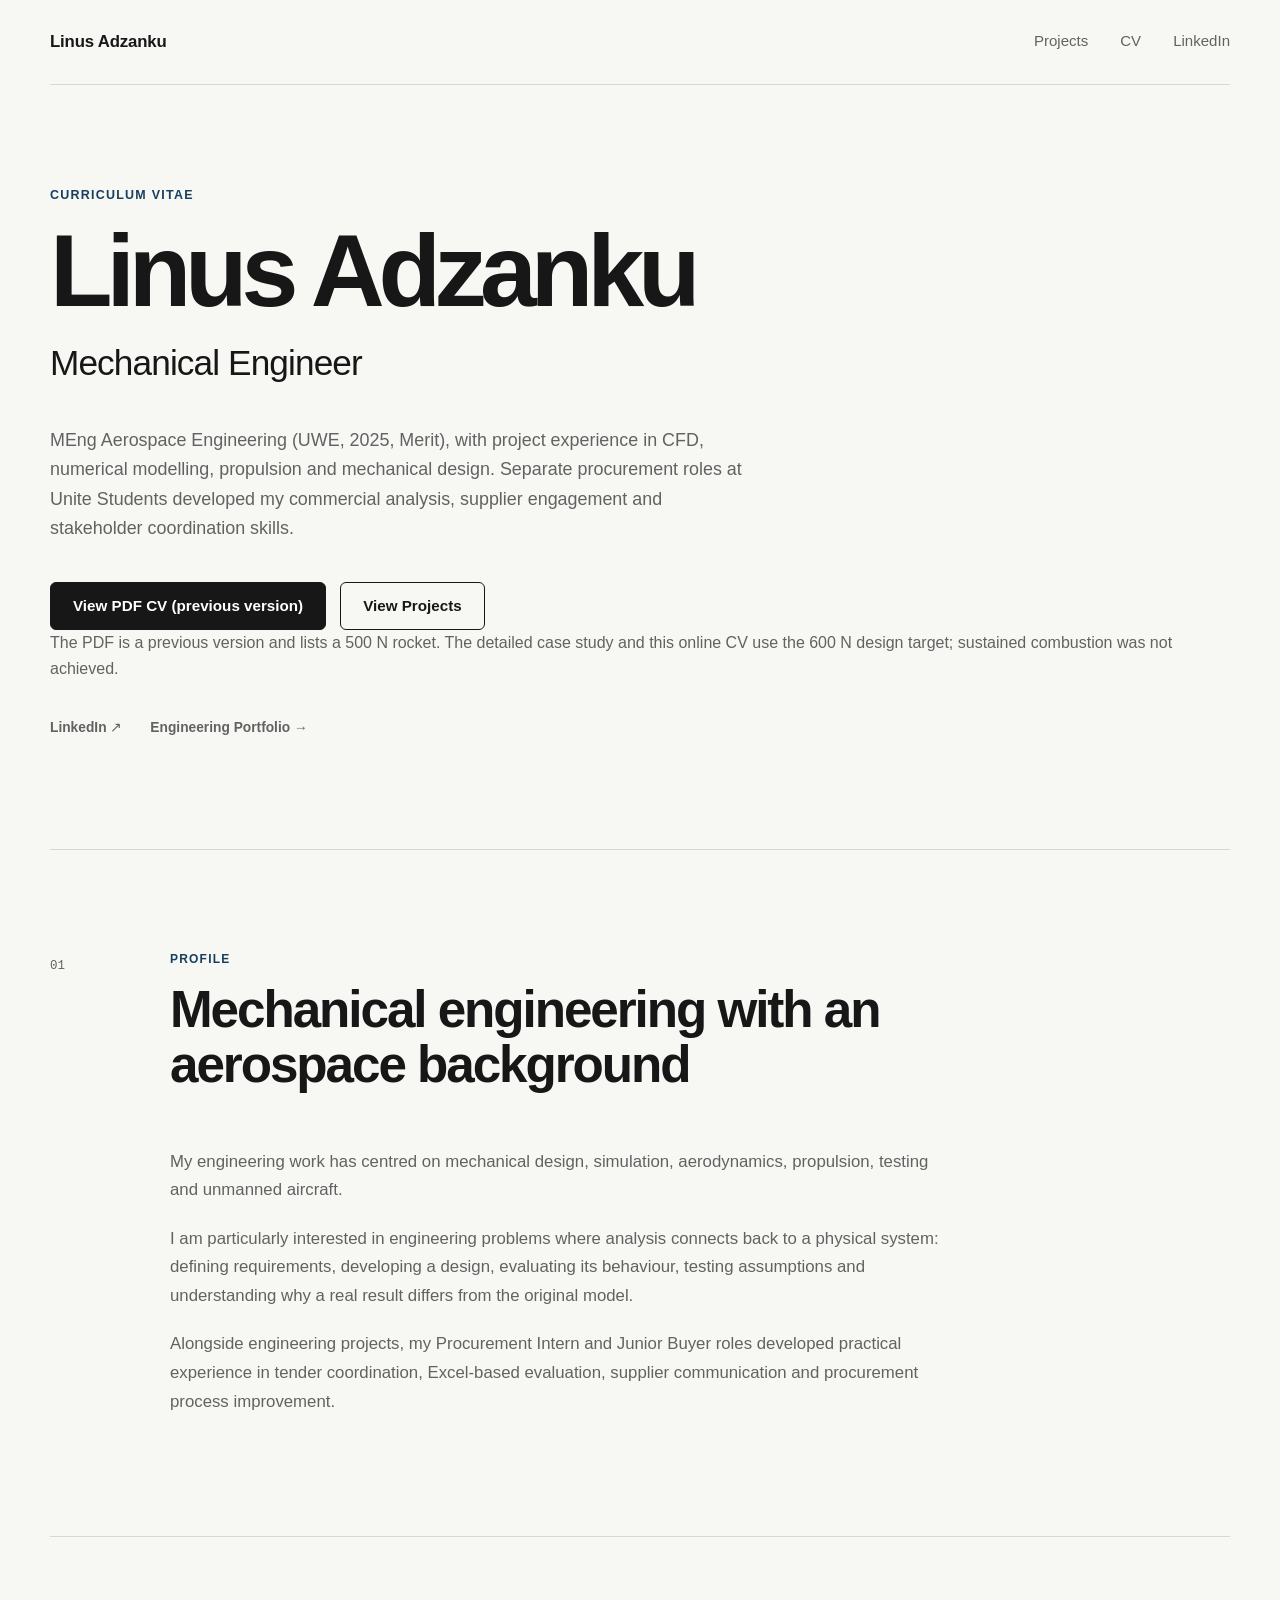
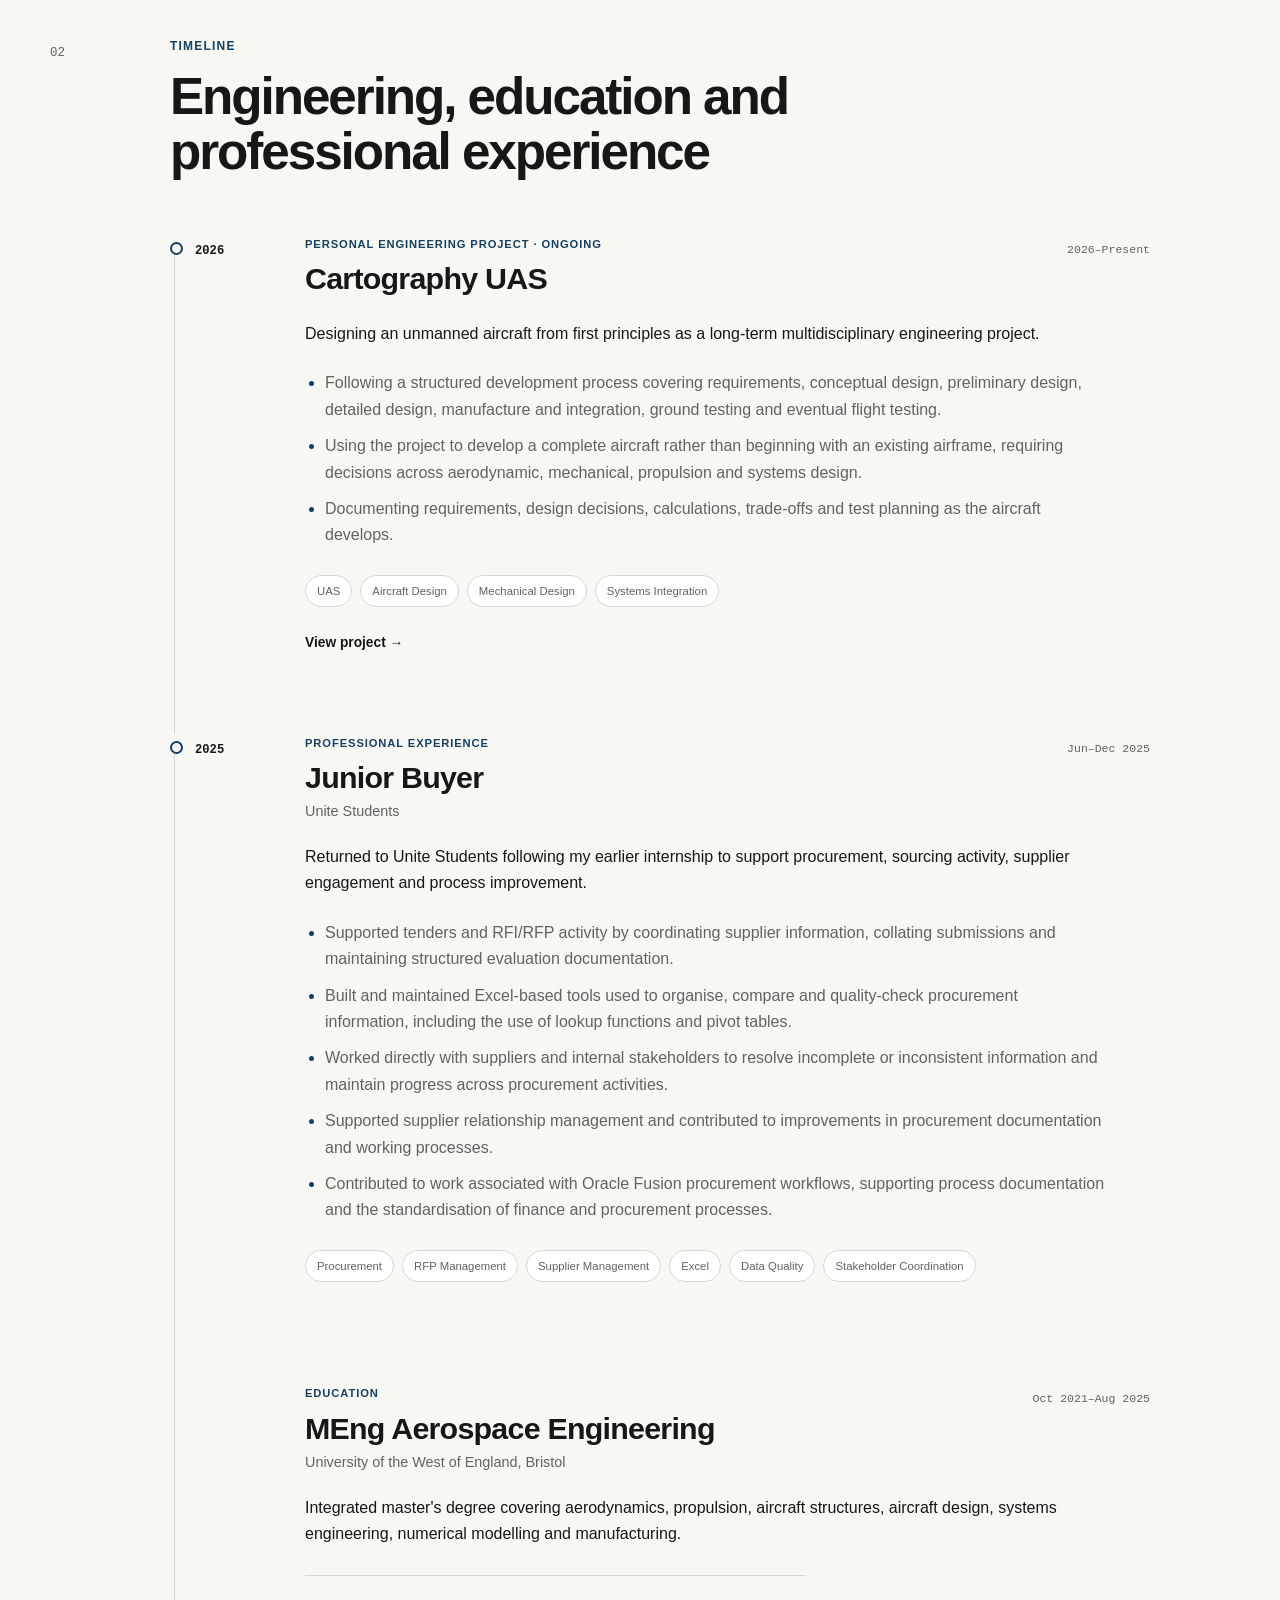
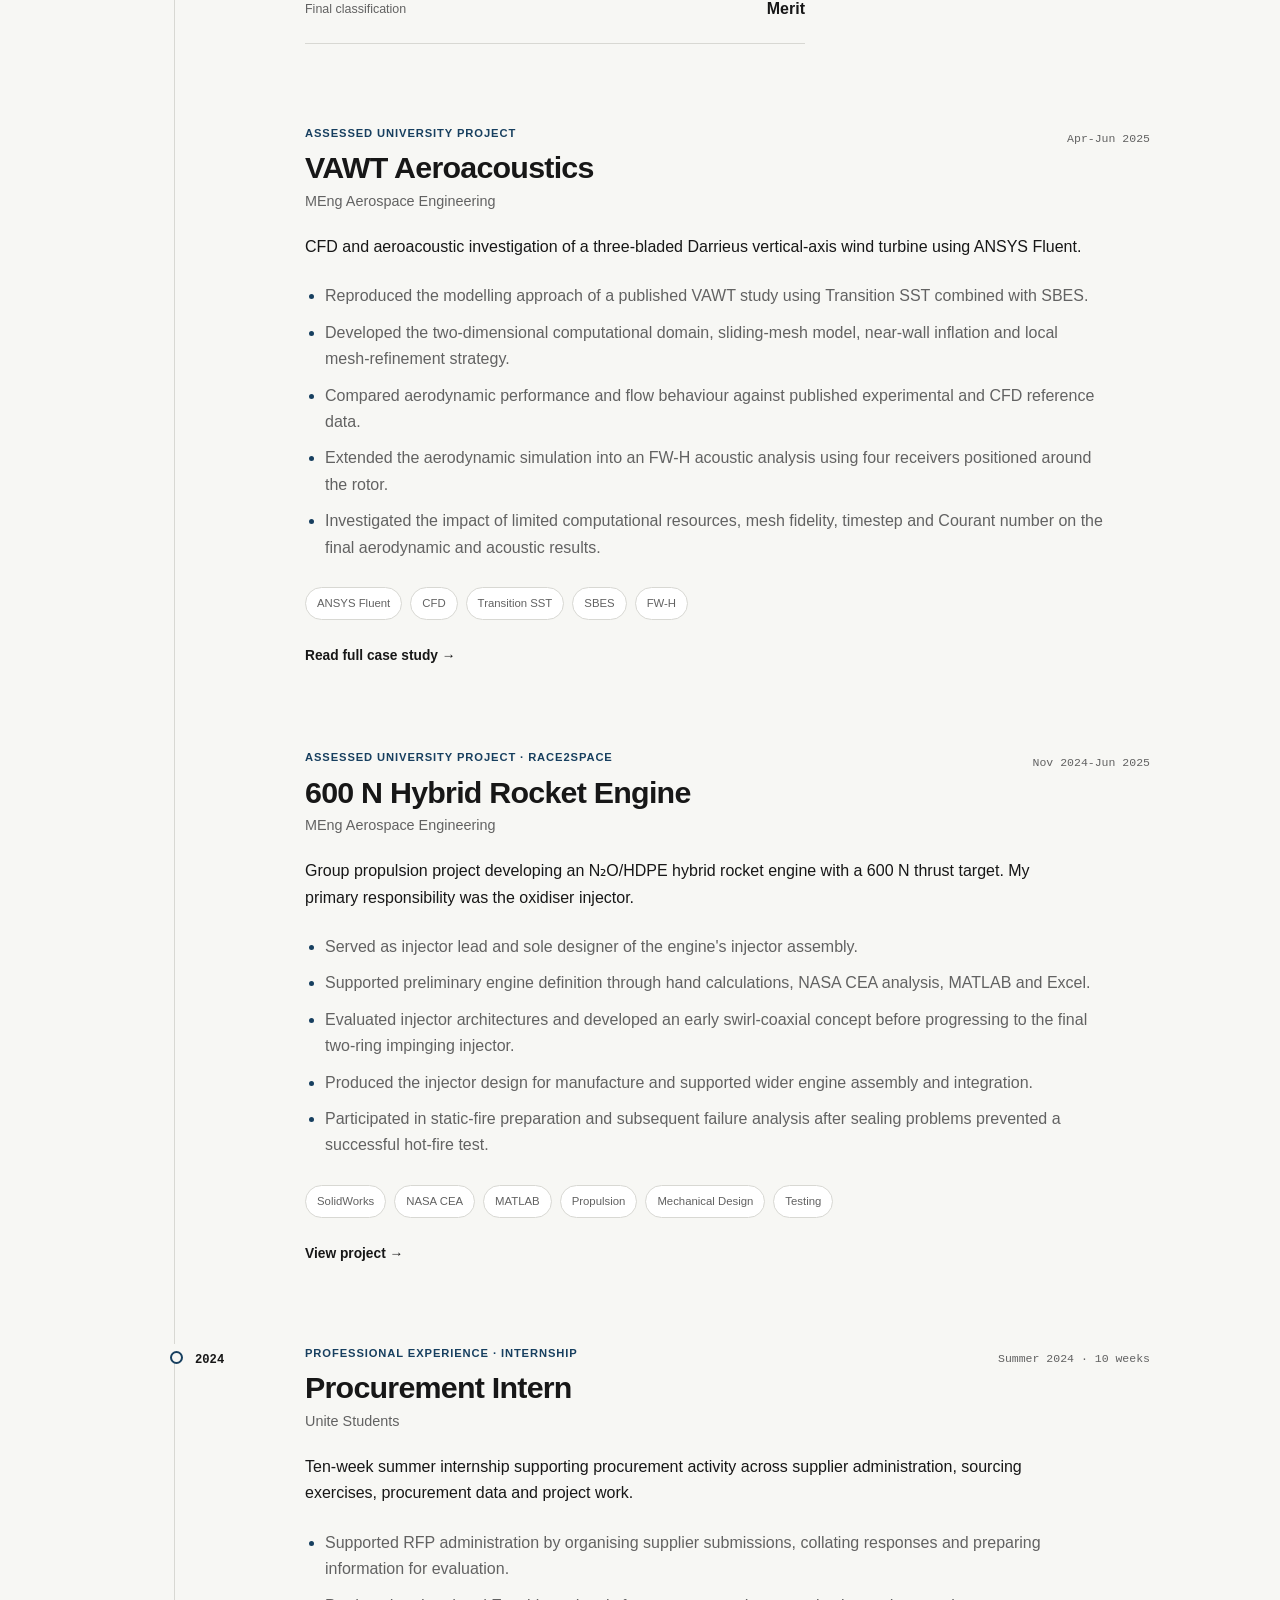
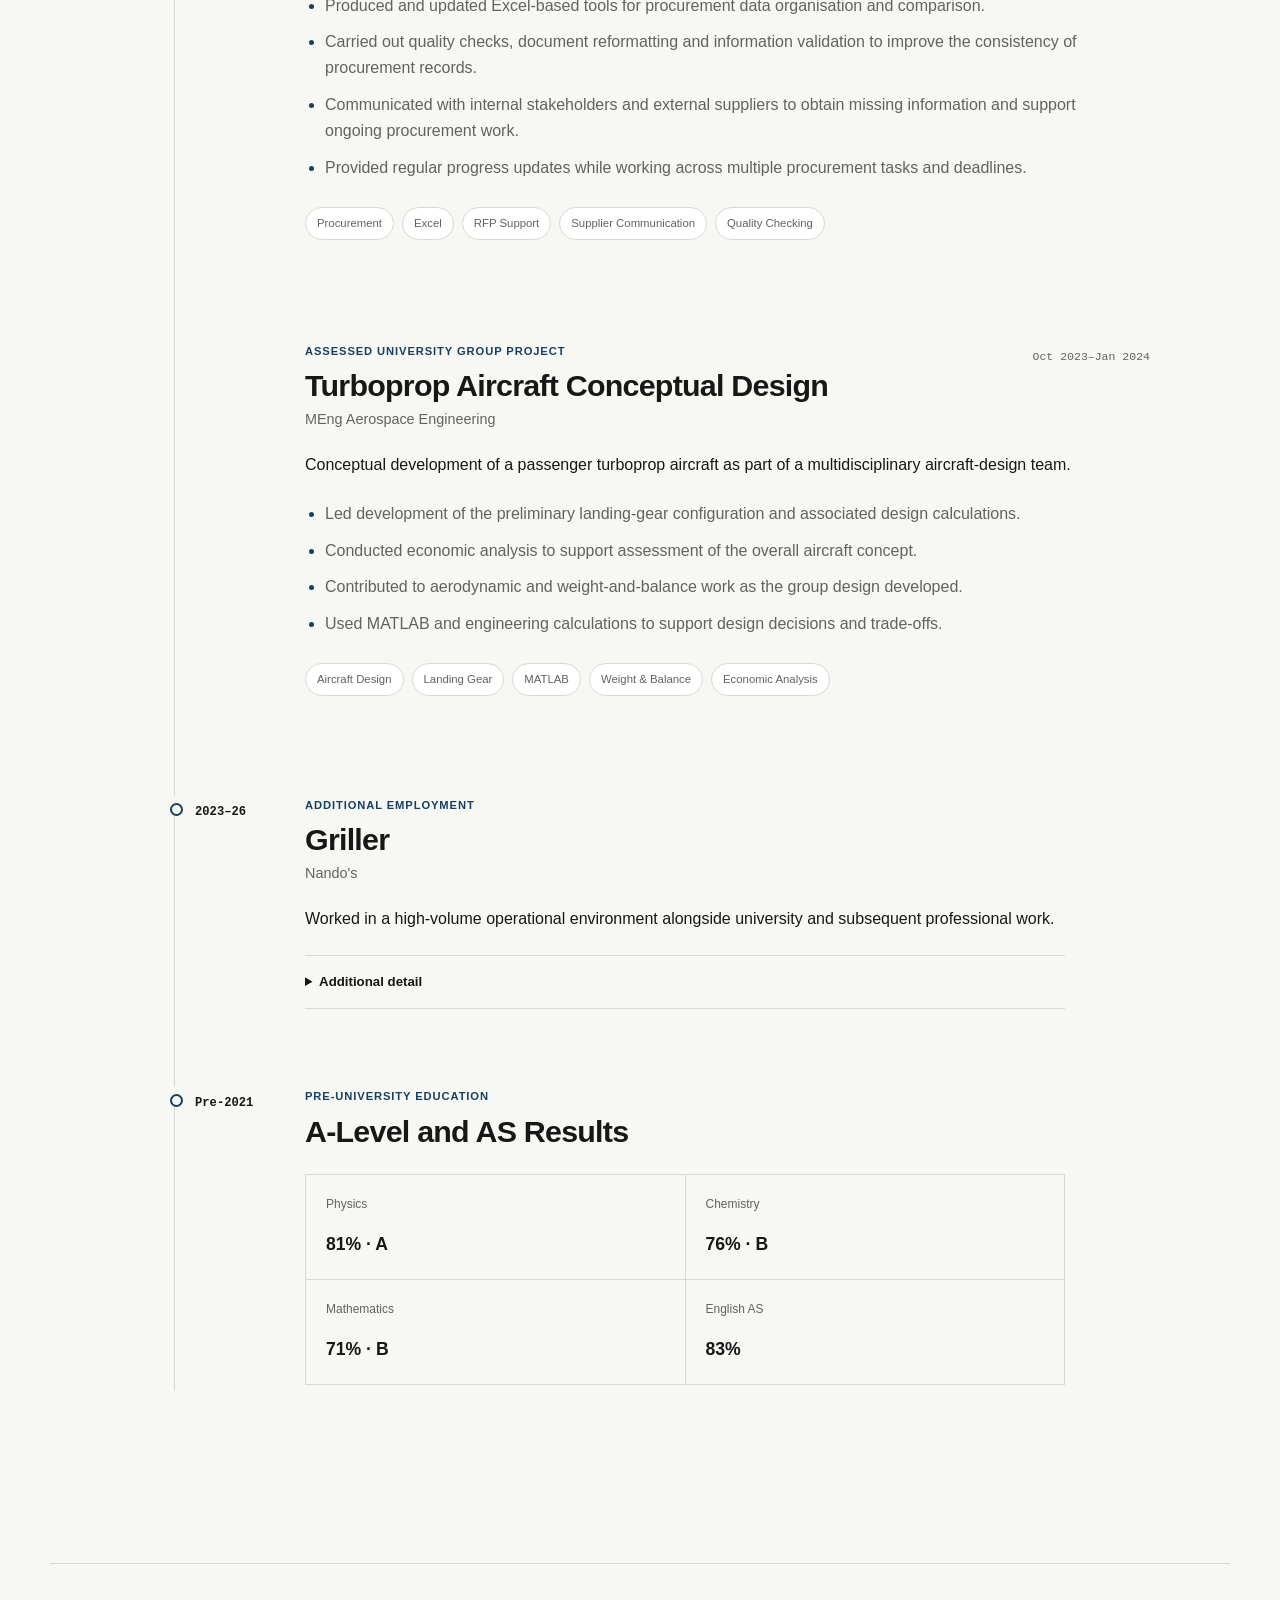
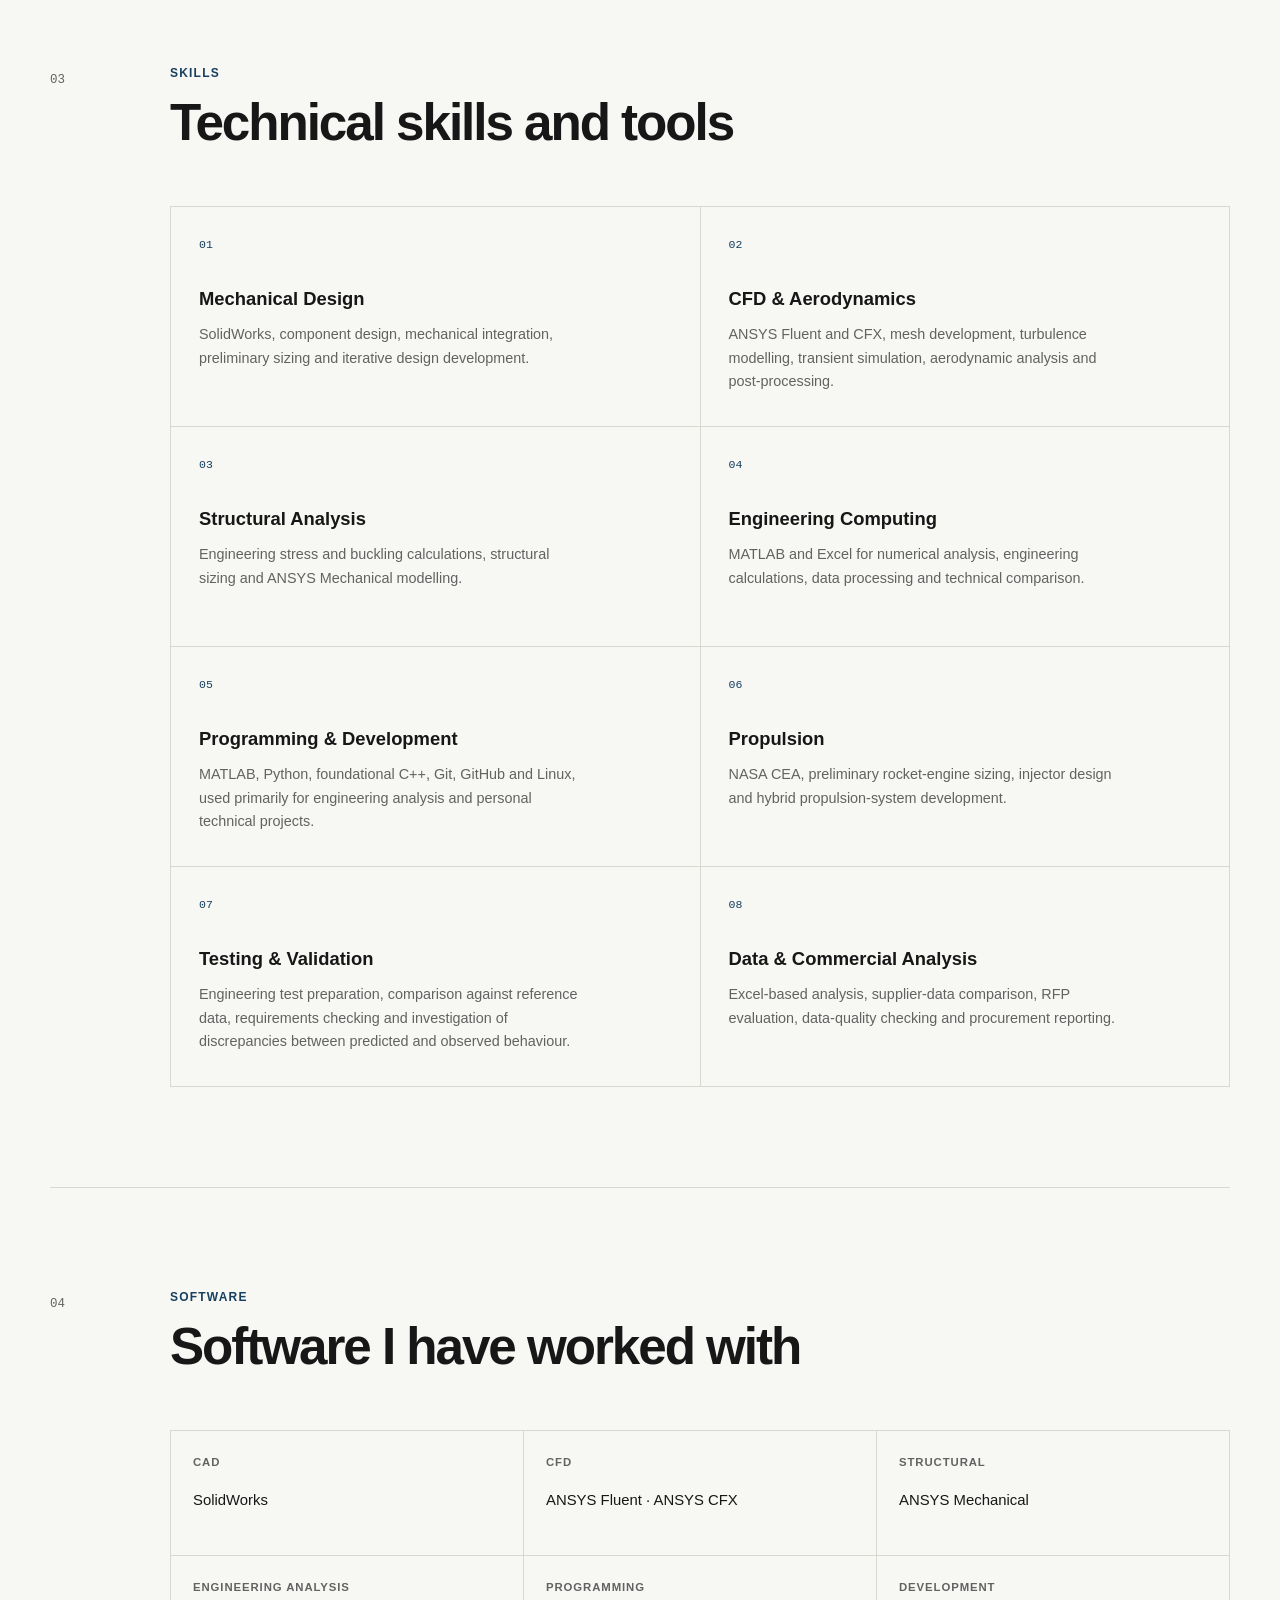
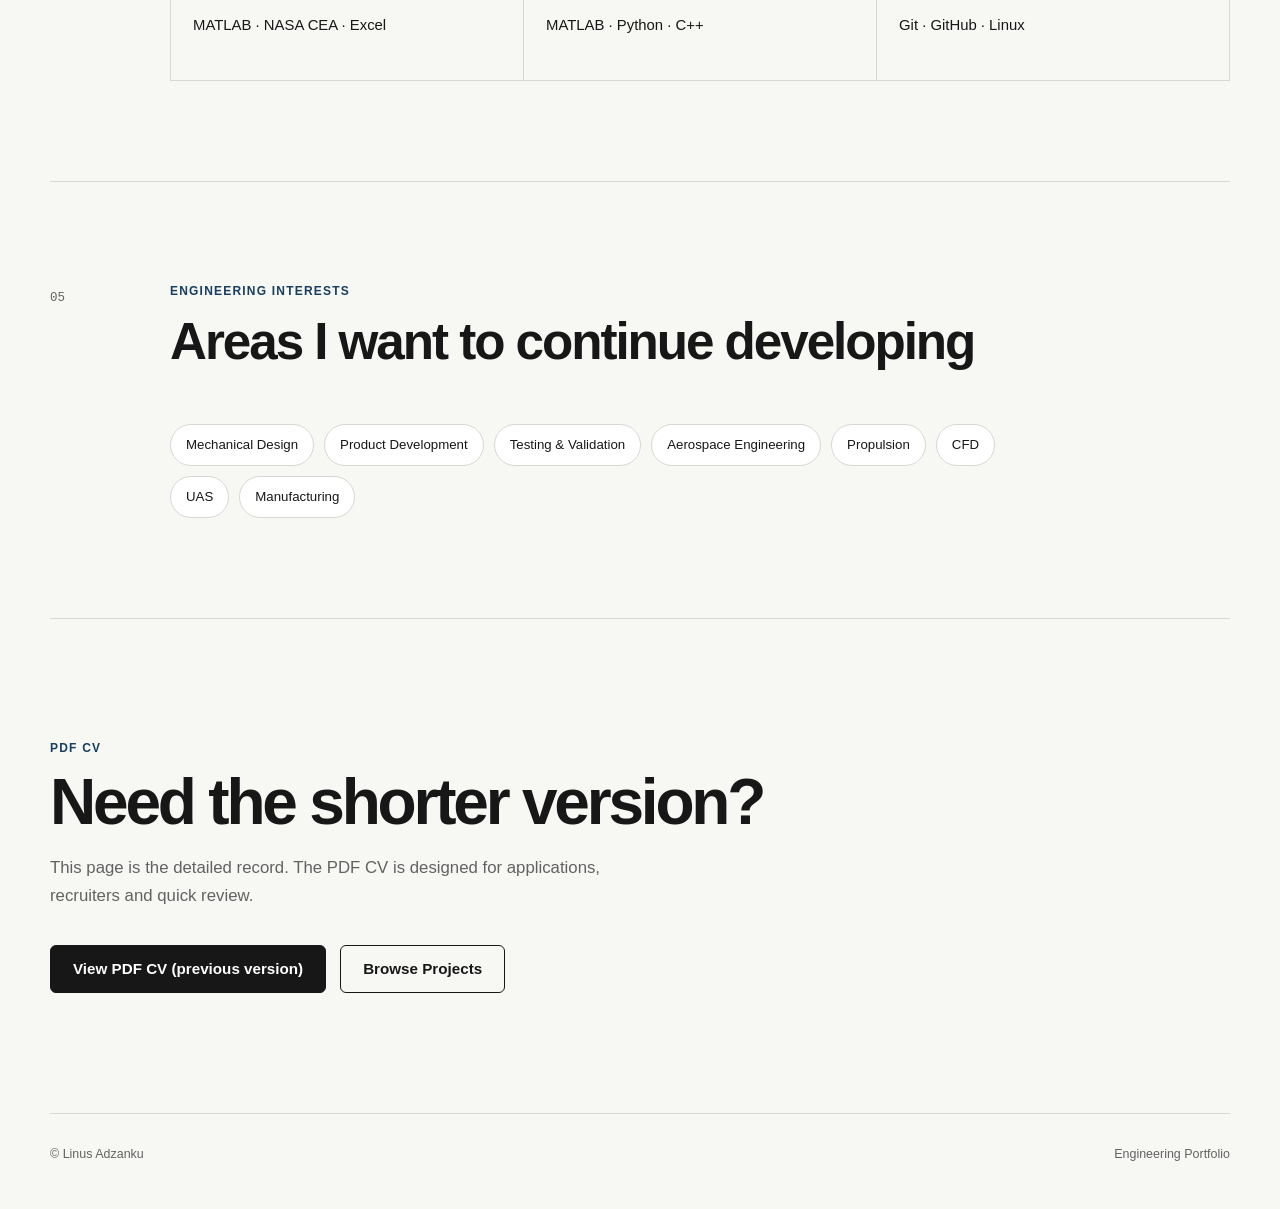
==== commit 28a12b3b: "fix(portfolio): wrap mobile references and refine CV wording" ====
--- a/cv.html
+++ b/cv.html
@@ -37,6 +37,7 @@
 
 
 <body>
+    <a class="skip-link" href="#main-content">Skip to main content</a>
 
 
     <!-- Shared navigation -->
@@ -44,7 +45,7 @@
 
 
 
-    <main class="cv-page">
+    <main id="main-content" tabindex="-1" class="cv-page">
 
 
         <!-- =================================================
@@ -364,7 +365,7 @@
                                 <ul class="cv-entry-points">
 
                                     <li>
-                                        Supported tender and RFI/RFP coordination
+                                        Supported tenders and RFI/RFP activity
                                         by coordinating supplier information,
                                         collating submissions and maintaining
                                         structured evaluation documentation.
@@ -604,10 +605,7 @@
 
 
                                 <p class="cv-entry-summary">
-                                    Group propulsion project developing a
-                                    600 N thrust-target N₂O/HDPE hybrid rocket
-                                    engine, with primary responsibility for
-                                    the oxidiser injector.
+                                    Group propulsion project developing an N₂O/HDPE hybrid rocket engine with a 600 N thrust target. My primary responsibility was the oxidiser injector.
                                 </p>
 
 
--- a/css/style.css
+++ b/css/style.css
@@ -1009,8 +1009,9 @@
     }
 
 
-    .nav-links a:last-child {
-        display: none;
+    .site-nav {
+        flex-wrap: wrap;
+        gap: 16px;
     }
 
 
@@ -1104,4 +1105,34 @@
         min-height: 500px;
     }
 
-}+}
+
+/* Keyboard navigation */
+a:focus-visible,
+button:focus-visible,
+input:focus-visible,
+summary:focus-visible,
+iframe:focus-visible {
+    outline: 3px solid var(--accent);
+    outline-offset: 4px;
+}
+
+.skip-link {
+    position: absolute;
+    top: 8px;
+    left: 12px;
+    z-index: 1000;
+    padding: 10px 16px;
+    background: var(--text);
+    color: #fff;
+    transform: translateY(-200%);
+}
+
+.skip-link:focus {
+    transform: translateY(0);
+    color: #fff;
+}
+
+@media (prefers-reduced-motion: reduce) {
+    html { scroll-behavior: auto; }
+}
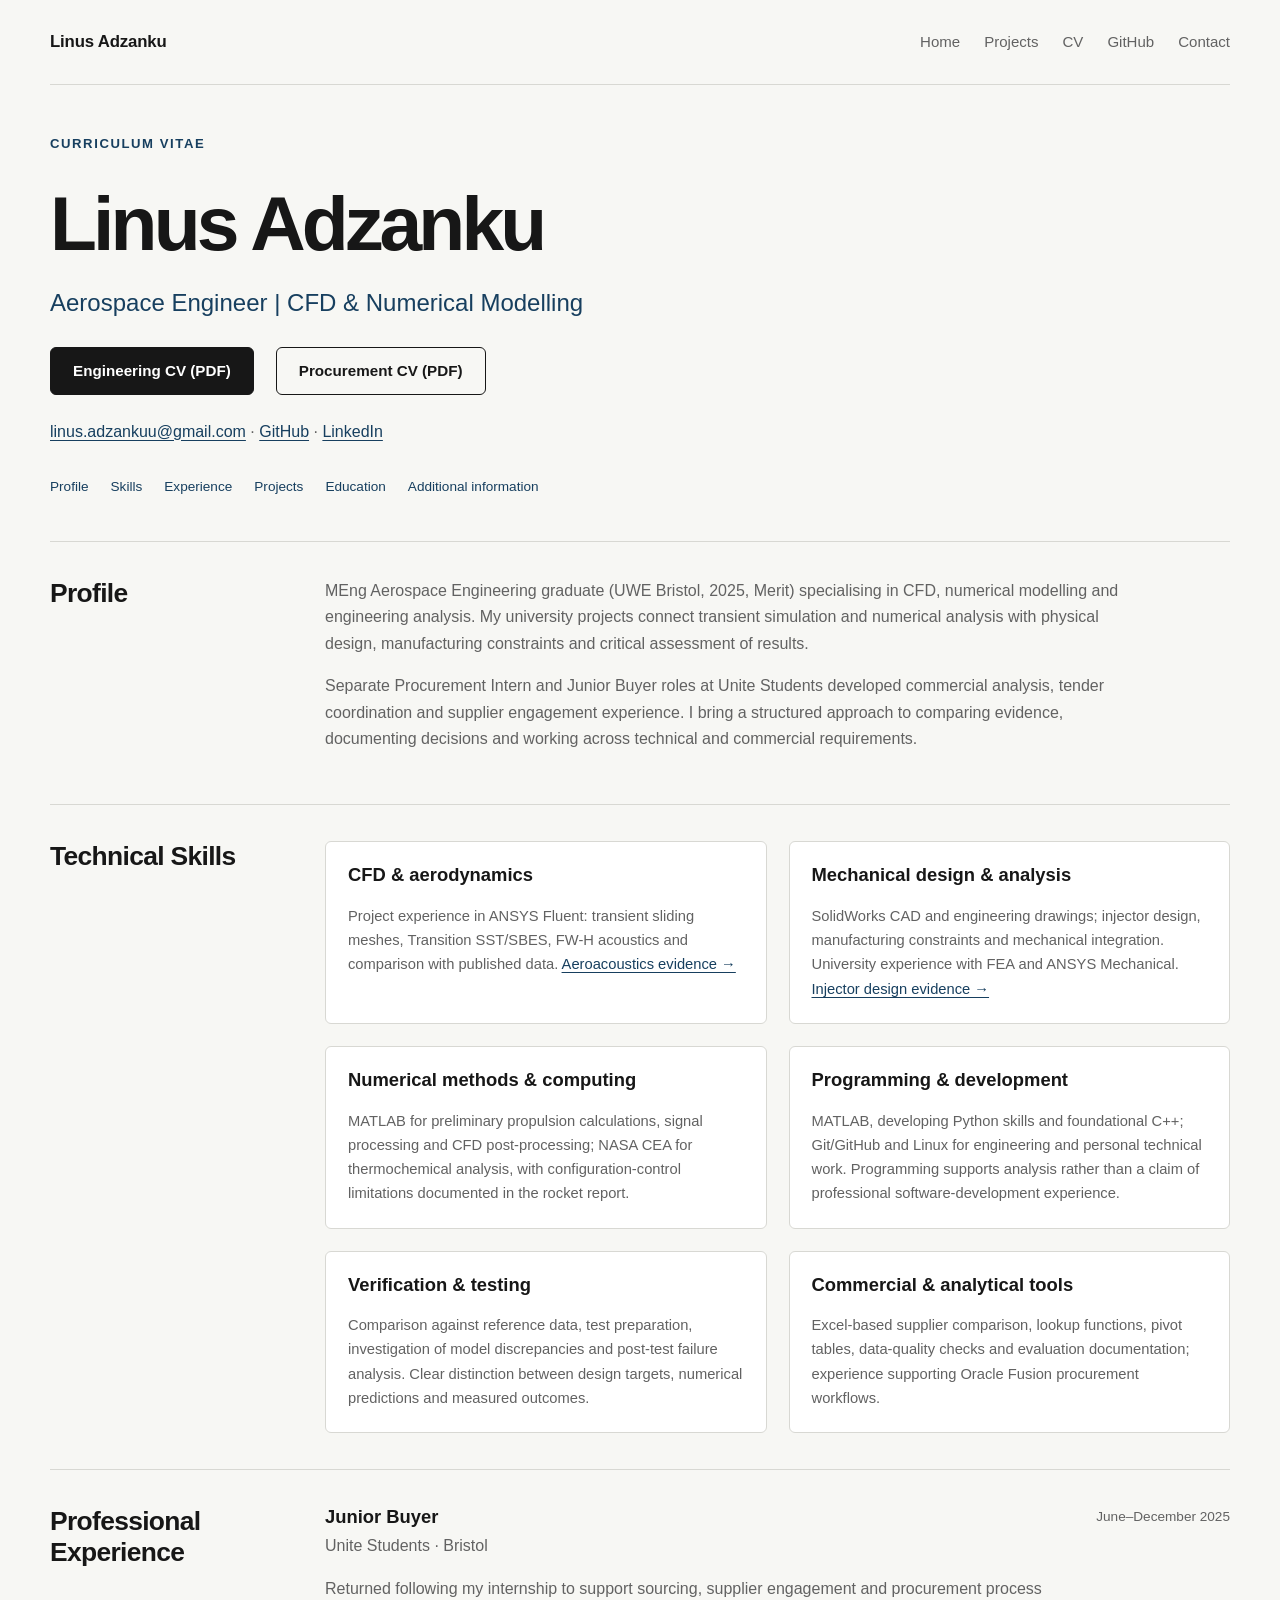
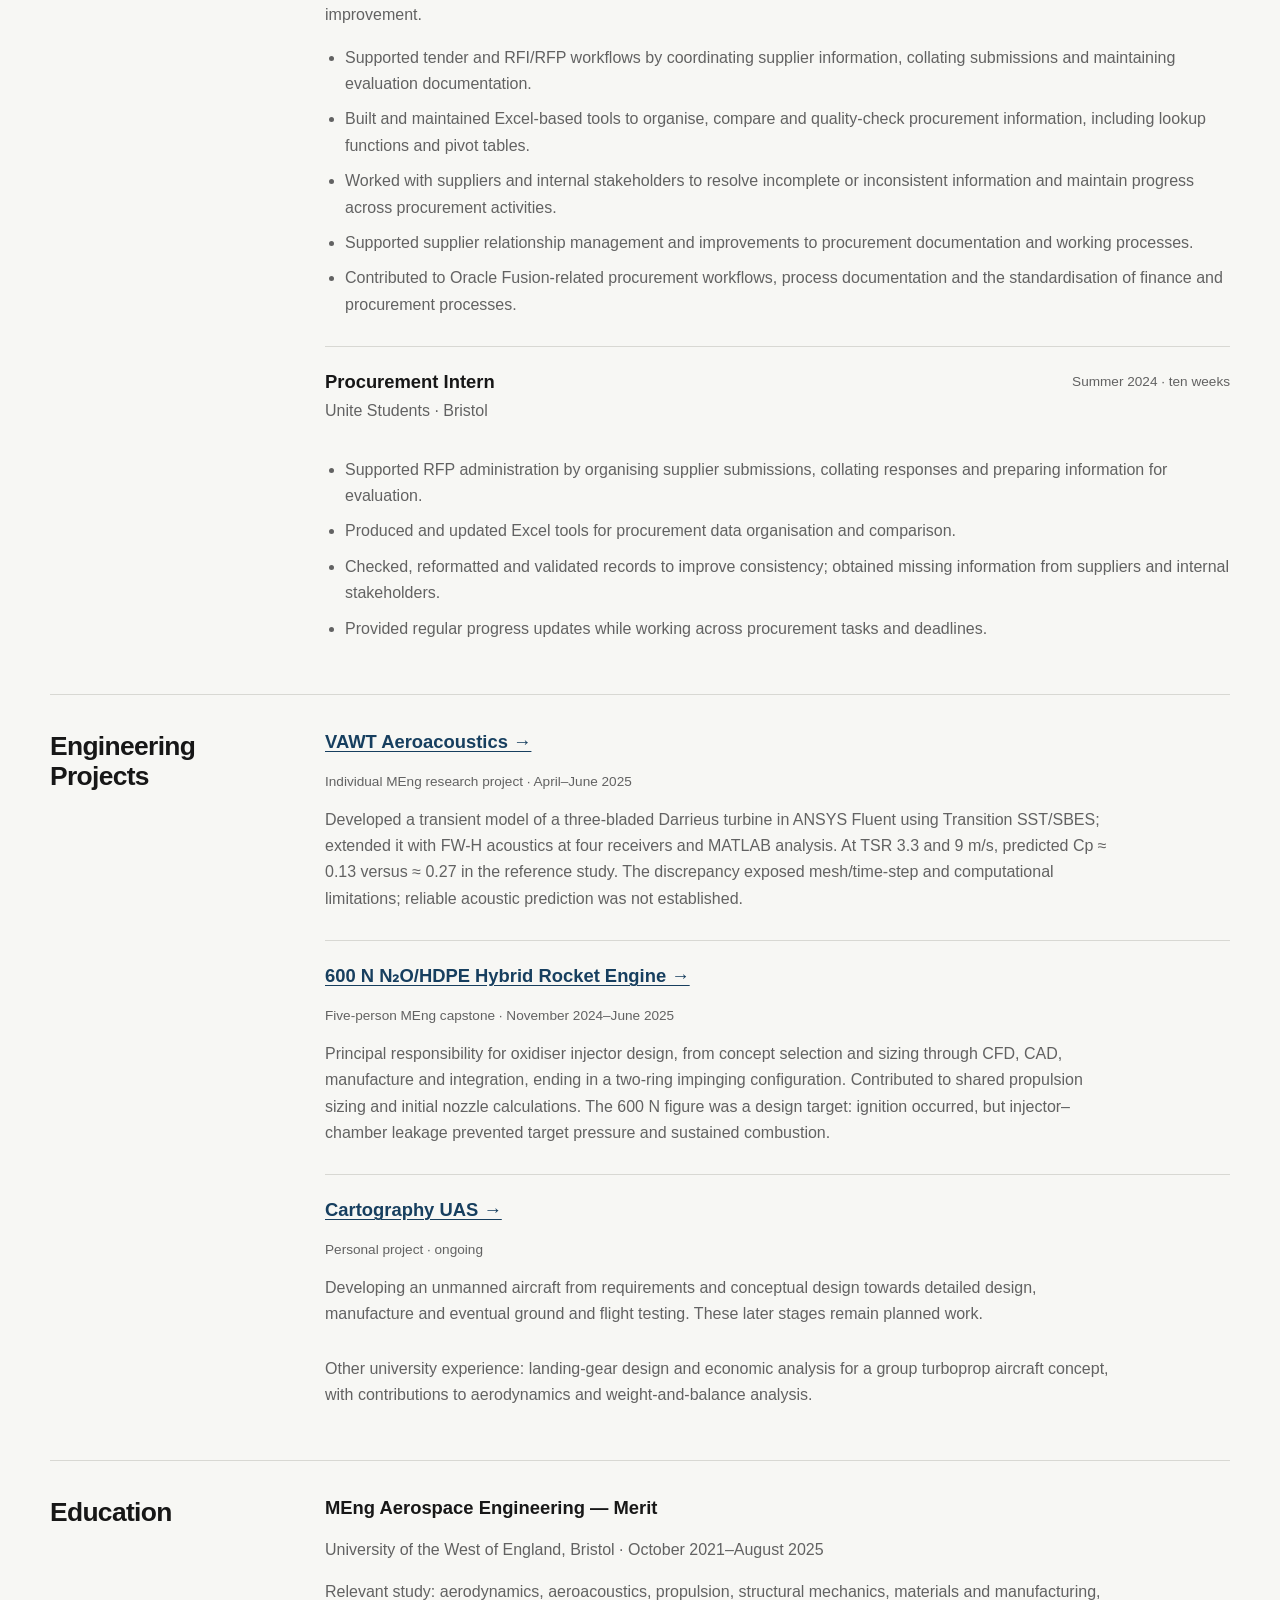
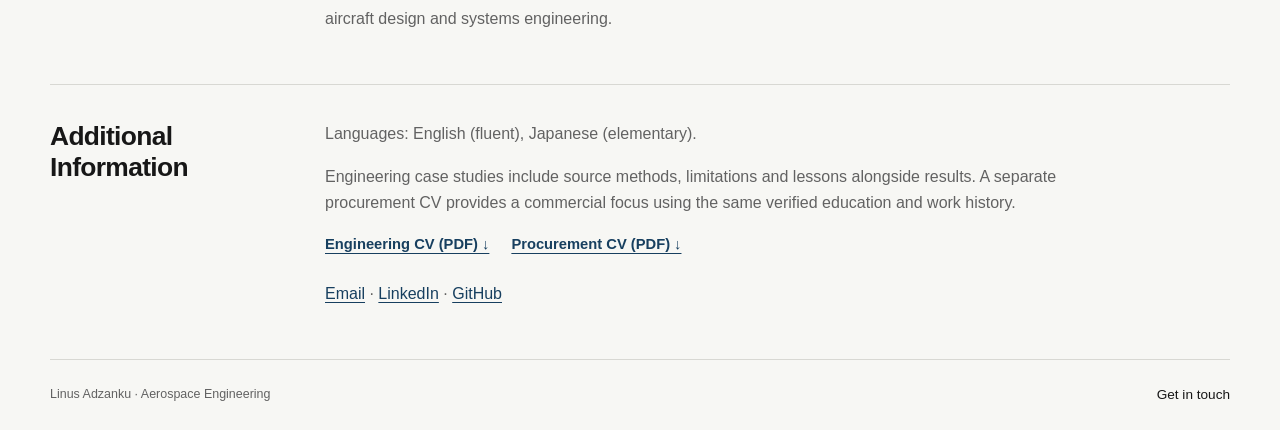
==== commit fddab4aa: "refactor(portfolio): focus homepage and organise engineering and commercial CV" ====
--- a/cv.html
+++ b/cv.html
@@ -1,1523 +1,103 @@
 <!DOCTYPE html>
 <html lang="en">
-
 <head>
-
     <meta charset="UTF-8">
-
-    <meta
-        name="viewport"
-        content="width=device-width, initial-scale=1.0"
-    >
-
-    <meta
-        name="description"
-        content="Detailed engineering CV of Linus Adzanku, covering professional experience, engineering projects, education and technical skills."
-    >
-
-    <title>
-        CV | Linus Adzanku
-    </title>
-
-
-    <!-- Site-wide styling -->
-    <link
-        rel="stylesheet"
-        href="css/style.css"
-    >
-
-
-    <!-- CV-specific styling -->
-    <link
-        rel="stylesheet"
-        href="css/cv.css"
-    >
-
+    <meta name="viewport" content="width=device-width, initial-scale=1.0">
+    <title>CV — Aerospace Engineer | CFD &amp; Numerical Modelling | Linus Adzanku</title>
+    <meta name="description" content="Engineering and procurement experience, technical skills and education of Linus Adzanku. Download engineering and procurement CVs.">
+    <link rel="canonical" href="https://nusnaaa.github.io/cv.html">
+    <meta property="og:type" content="website">
+    <meta property="og:title" content="CV — Aerospace Engineer | CFD &amp; Numerical Modelling | Linus Adzanku">
+    <meta property="og:description" content="Engineering and procurement experience, technical skills and education of Linus Adzanku. Download engineering and procurement CVs.">
+    <meta property="og:url" content="https://nusnaaa.github.io/cv.html">
+    <meta property="og:image" content="https://nusnaaa.github.io/assets/images/aeroacoustics/cp-comparison.png">
+    <meta property="og:image:alt" content="VAWT power-coefficient comparison with published reference results">
+    <link rel="stylesheet" href="css/style.css">
+    <link rel="stylesheet" href="css/cv.css">
 </head>
-
-
 <body>
     <a class="skip-link" href="#main-content">Skip to main content</a>
-
-
-    <!-- Shared navigation -->
     <div id="navigation"></div>
-
-
-
+    <noscript><nav class="fallback-nav" aria-label="Main navigation"><a href="index.html">Home</a> · <a href="projects.html">Projects</a> · <a href="cv.html">CV</a> · <a href="index.html#contact">Contact</a></nav></noscript>
     <main id="main-content" tabindex="-1" class="cv-page">
-
-
-        <!-- =================================================
-             HERO
-             ================================================= -->
-
         <header class="cv-hero">
-
-            <p class="cv-eyebrow">
-                Curriculum Vitae
-            </p>
-
-
-            <h1>
-                Linus Adzanku
-            </h1>
-
-
-            <p class="cv-role">
-                Mechanical Engineer
-            </p>
-
-
-            <p class="cv-introduction">
-                MEng Aerospace Engineering (UWE, 2025, Merit), with project experience in CFD, numerical modelling, propulsion and mechanical design. Separate procurement roles at Unite Students developed my commercial analysis, supplier engagement and stakeholder coordination skills.
-            </p>
-
-
+            <p class="eyebrow">Curriculum Vitae</p>
+            <h1>Linus Adzanku</h1>
+            <p class="cv-role">Aerospace Engineer | CFD &amp; Numerical Modelling</p>
             <div class="cv-actions">
-
-                <a
-                    class="button button-primary"
-                    href="assets/documents/Linus_Adzanku-resume.pdf"
-                    target="_blank"
-                    rel="noopener noreferrer">
-                    View PDF CV (previous version)
-                </a>
-
-
-                <a
-                    class="button button-secondary"
-                    href="projects.html">
-                    View Projects
-                </a>
-
+                <a class="button button-primary" href="assets/documents/Linus_Adzanku-resume.pdf">Engineering CV (PDF)</a>
+                <a class="button button-secondary" href="assets/documents/Linus_Adzanku-procurement-CV.pdf">Procurement CV (PDF)</a>
             </div>
-
-
-            <p>The PDF is a previous version and lists a 500 N rocket. The detailed case study and this online CV use the 600 N design target; sustained combustion was not achieved.</p>
-
-            <div class="cv-secondary-links">
-
-                <a
-                    href="https://www.linkedin.com/in/linus-adzanku"
-                    target="_blank"
-                    rel="noopener noreferrer">
-                    LinkedIn ↗
-                </a>
-
-                <a href="projects.html">
-                    Engineering Portfolio →
-                </a>
-
+            <p class="cv-contact"><a href="mailto:linus.adzankuu@gmail.com">linus.adzankuu@gmail.com</a> · <a href="https://github.com/Nusnaaa">GitHub</a> · <a href="https://www.linkedin.com/in/linus-adzanku">LinkedIn</a></p>
+            <nav class="cv-section-nav" aria-label="CV sections">
+                <a href="#profile">Profile</a><a href="#technical-skills">Skills</a><a href="#professional-experience">Experience</a><a href="#engineering-projects">Projects</a><a href="#education">Education</a><a href="#additional-information">Additional information</a>
+            </nav>
+        </header>
+        <section class="cv-section" id="profile" aria-labelledby="profile-heading">
+            <h2 id="profile-heading">Profile</h2>
+            <div><p>MEng Aerospace Engineering graduate (UWE Bristol, 2025, Merit) specialising in CFD, numerical modelling and engineering analysis. My university projects connect transient simulation and numerical analysis with physical design, manufacturing constraints and critical assessment of results.</p>
+            <p>Separate Procurement Intern and Junior Buyer roles at Unite Students developed commercial analysis, tender coordination and supplier engagement experience. I bring a structured approach to comparing evidence, documenting decisions and working across technical and commercial requirements.</p></div>
+        </section>
+        <section class="cv-section" id="technical-skills" aria-labelledby="skills-heading">
+            <h2 id="skills-heading">Technical Skills</h2>
+            <div class="cv-skills-grid">
+                <article><h3>CFD &amp; aerodynamics</h3><p>Project experience in ANSYS Fluent: transient sliding meshes, Transition SST/SBES, FW-H acoustics and comparison with published data. <a href="projects/aeroacoustics-overview.html">Aeroacoustics evidence →</a></p></article>
+                <article><h3>Mechanical design &amp; analysis</h3><p>SolidWorks CAD and engineering drawings; injector design, manufacturing constraints and mechanical integration. University experience with FEA and ANSYS Mechanical. <a href="projects/rocket-engine-overview.html">Injector design evidence →</a></p></article>
+                <article><h3>Numerical methods &amp; computing</h3><p>MATLAB for preliminary propulsion calculations, signal processing and CFD post-processing; NASA CEA for thermochemical analysis, with configuration-control limitations documented in the rocket report.</p></article>
+                <article><h3>Programming &amp; development</h3><p>MATLAB, developing Python skills and foundational C++; Git/GitHub and Linux for engineering and personal technical work. Programming supports analysis rather than a claim of professional software-development experience.</p></article>
+                <article><h3>Verification &amp; testing</h3><p>Comparison against reference data, test preparation, investigation of model discrepancies and post-test failure analysis. Clear distinction between design targets, numerical predictions and measured outcomes.</p></article>
+                <article><h3>Commercial &amp; analytical tools</h3><p>Excel-based supplier comparison, lookup functions, pivot tables, data-quality checks and evaluation documentation; experience supporting Oracle Fusion procurement workflows.</p></article>
             </div>
-
-        </header>
-
-
-
-        <!-- =================================================
-             01 PROFILE
-             ================================================= -->
-
-        <section class="cv-section">
-
-            <div class="cv-section-index">
-                01
+        </section>
+        <section class="cv-section" id="professional-experience" aria-labelledby="experience-heading">
+            <h2 id="experience-heading">Professional Experience</h2>
+            <div>
+                <article class="cv-entry">
+                    <div class="cv-entry-heading"><div><h3>Junior Buyer</h3><p>Unite Students · Bristol</p></div><p class="cv-entry-date">June–December 2025</p></div>
+                    <p>Returned following my internship to support sourcing, supplier engagement and procurement process improvement.</p>
+                    <ul>
+                        <li>Supported tender and RFI/RFP workflows by coordinating supplier information, collating submissions and maintaining evaluation documentation.</li>
+                        <li>Built and maintained Excel-based tools to organise, compare and quality-check procurement information, including lookup functions and pivot tables.</li>
+                        <li>Worked with suppliers and internal stakeholders to resolve incomplete or inconsistent information and maintain progress across procurement activities.</li>
+                        <li>Supported supplier relationship management and improvements to procurement documentation and working processes.</li>
+                        <li>Contributed to Oracle Fusion-related procurement workflows, process documentation and the standardisation of finance and procurement processes.</li>
+                    </ul>
+                </article>
+                <article class="cv-entry">
+                    <div class="cv-entry-heading"><div><h3>Procurement Intern</h3><p>Unite Students · Bristol</p></div><p class="cv-entry-date">Summer 2024 · ten weeks</p></div>
+                    <ul>
+                        <li>Supported RFP administration by organising supplier submissions, collating responses and preparing information for evaluation.</li>
+                        <li>Produced and updated Excel tools for procurement data organisation and comparison.</li>
+                        <li>Checked, reformatted and validated records to improve consistency; obtained missing information from suppliers and internal stakeholders.</li>
+                        <li>Provided regular progress updates while working across procurement tasks and deadlines.</li>
+                    </ul>
+                </article>
             </div>
-
-
-            <div class="cv-section-content">
-
-                <p class="cv-section-label">
-                    Profile
-                </p>
-
-
-                <h2>
-                    Mechanical engineering with an aerospace background
-                </h2>
-
-
-                <div class="cv-profile">
-
-                    <p>
-                        My engineering work has centred on mechanical
-                        design, simulation, aerodynamics, propulsion,
-                        testing and unmanned aircraft.
-                    </p>
-
-                    <p>
-                        I am particularly interested in engineering
-                        problems where analysis connects back to a
-                        physical system: defining requirements,
-                        developing a design, evaluating its behaviour,
-                        testing assumptions and understanding why a
-                        real result differs from the original model.
-                    </p>
-
-                    <p>
-                        Alongside engineering projects, my Procurement Intern and Junior Buyer roles developed practical experience in tender coordination, Excel-based evaluation, supplier communication and procurement process improvement.
-                    </p>
-
-                </div>
-
+        </section>
+        <section class="cv-section" id="engineering-projects" aria-labelledby="projects-heading">
+            <h2 id="projects-heading">Engineering Projects</h2>
+            <div>
+                <article class="cv-entry"><h3><a href="projects/aeroacoustics-overview.html">VAWT Aeroacoustics →</a></h3><p class="cv-entry-date">Individual MEng research project · April–June 2025</p>
+                    <p>Developed a transient model of a three-bladed Darrieus turbine in ANSYS Fluent using Transition SST/SBES; extended it with FW-H acoustics at four receivers and MATLAB analysis. At TSR 3.3 and 9 m/s, predicted Cp ≈ 0.13 versus ≈ 0.27 in the reference study. The discrepancy exposed mesh/time-step and computational limitations; reliable acoustic prediction was not established.</p></article>
+                <article class="cv-entry"><h3><a href="projects/rocket-engine-overview.html">600 N N₂O/HDPE Hybrid Rocket Engine →</a></h3><p class="cv-entry-date">Five-person MEng capstone · November 2024–June 2025</p>
+                    <p>Principal responsibility for oxidiser injector design, from concept selection and sizing through CFD, CAD, manufacture and integration, ending in a two-ring impinging configuration. Contributed to shared propulsion sizing and initial nozzle calculations. The 600 N figure was a design target: ignition occurred, but injector–chamber leakage prevented target pressure and sustained combustion.</p></article>
+                <article class="cv-entry"><h3><a href="projects/uas.html">Cartography UAS →</a></h3><p class="cv-entry-date">Personal project · ongoing</p><p>Developing an unmanned aircraft from requirements and conceptual design towards detailed design, manufacture and eventual ground and flight testing. These later stages remain planned work.</p></article>
+                <p>Other university experience: landing-gear design and economic analysis for a group turboprop aircraft concept, with contributions to aerodynamics and weight-and-balance analysis.</p>
             </div>
-
         </section>
-
-
-
-        <!-- =================================================
-             02 TIMELINE
-             ================================================= -->
-
-        <section class="cv-section">
-
-            <div class="cv-section-index">
-                02
+        <section class="cv-section" id="education" aria-labelledby="education-heading">
+            <h2 id="education-heading">Education</h2>
+            <div><h3>MEng Aerospace Engineering — Merit</h3><p>University of the West of England, Bristol · October 2021–August 2025</p><p>Relevant study: aerodynamics, aeroacoustics, propulsion, structural mechanics, materials and manufacturing, aircraft design and systems engineering.</p></div>
+        </section>
+        <section class="cv-section" id="additional-information" aria-labelledby="additional-heading">
+            <h2 id="additional-heading">Additional Information</h2>
+            <div><p>Languages: English (fluent), Japanese (elementary).</p><p>Engineering case studies include source methods, limitations and lessons alongside results. A separate procurement CV provides a commercial focus using the same verified education and work history.</p>
+                <div class="cv-actions"><a class="text-link" href="assets/documents/Linus_Adzanku-resume.pdf">Engineering CV (PDF) ↓</a><a class="text-link" href="assets/documents/Linus_Adzanku-procurement-CV.pdf">Procurement CV (PDF) ↓</a></div>
+                <p class="cv-contact"><a href="mailto:linus.adzankuu@gmail.com">Email</a> · <a href="https://www.linkedin.com/in/linus-adzanku">LinkedIn</a> · <a href="https://github.com/Nusnaaa">GitHub</a></p>
             </div>
-
-
-            <div class="cv-section-content">
-
-                <p class="cv-section-label">
-                    Timeline
-                </p>
-
-
-                <h2>
-                    Engineering, education and professional experience
-                </h2>
-
-
-
-                <div class="cv-timeline">
-
-
-                    <!-- =================================================
-                         2026
-                         ================================================= -->
-
-                    <section class="cv-year-group">
-
-
-                        <div class="cv-year">
-
-                            <span>
-                                2026
-                            </span>
-
-                        </div>
-
-
-                        <div class="cv-year-content">
-
-
-                            <!-- -----------------------------------------
-                                 CARTOGRAPHY UAS
-                                 ----------------------------------------- -->
-
-                            <article class="cv-entry">
-
-                                <div class="cv-entry-heading">
-
-                                    <div>
-
-                                        <p class="cv-entry-type">
-                                            Personal Engineering Project · Ongoing
-                                        </p>
-
-                                        <h3>
-                                            Cartography UAS
-                                        </h3>
-
-                                    </div>
-
-
-                                    <span class="cv-entry-date">
-                                        2026–Present
-                                    </span>
-
-                                </div>
-
-
-                                <p class="cv-entry-summary">
-                                    Designing an unmanned aircraft from
-                                    first principles as a long-term
-                                    multidisciplinary engineering project.
-                                </p>
-
-
-                                <ul class="cv-entry-points">
-
-                                    <li>
-                                        Following a structured development
-                                        process covering requirements,
-                                        conceptual design, preliminary
-                                        design, detailed design, manufacture
-                                        and integration, ground testing and
-                                        eventual flight testing.
-                                    </li>
-
-                                    <li>
-                                        Using the project to develop a
-                                        complete aircraft rather than
-                                        beginning with an existing airframe,
-                                        requiring decisions across
-                                        aerodynamic, mechanical, propulsion
-                                        and systems design.
-                                    </li>
-
-                                    <li>
-                                        Documenting requirements, design
-                                        decisions, calculations, trade-offs
-                                        and test planning as the aircraft
-                                        develops.
-                                    </li>
-
-                                </ul>
-
-
-                                <div class="cv-tags">
-
-                                    <span>UAS</span>
-                                    <span>Aircraft Design</span>
-                                    <span>Mechanical Design</span>
-                                    <span>Systems Integration</span>
-
-                                </div>
-
-
-                                <a
-                                    class="cv-entry-link"
-                                    href="projects/uas.html">
-                                    View project →
-                                </a>
-
-                            </article>
-
-
-                        </div>
-
-                    </section>
-
-
-
-                    <!-- =================================================
-                         2025
-                         ================================================= -->
-
-                    <section class="cv-year-group">
-
-
-                        <div class="cv-year">
-
-                            <span>
-                                2025
-                            </span>
-
-                        </div>
-
-
-                        <div class="cv-year-content">
-
-
-                            <!-- -----------------------------------------
-                                 JUNIOR BUYER
-                                 ----------------------------------------- -->
-
-                            <article class="cv-entry cv-entry-work">
-
-                                <div class="cv-entry-heading">
-
-                                    <div>
-
-                                        <p class="cv-entry-type">
-                                            Professional Experience
-                                        </p>
-
-                                        <h3>
-                                            Junior Buyer
-                                        </h3>
-
-                                        <p class="cv-entry-organisation">
-                                            Unite Students
-                                        </p>
-
-                                    </div>
-
-
-                                    <span class="cv-entry-date">
-                                        Jun–Dec 2025
-                                    </span>
-
-                                </div>
-
-
-                                <p class="cv-entry-summary">
-                                    Returned to Unite Students following my
-                                    earlier internship to support procurement,
-                                    sourcing activity, supplier engagement
-                                    and process improvement.
-                                </p>
-
-
-                                <ul class="cv-entry-points">
-
-                                    <li>
-                                        Supported tenders and RFI/RFP activity
-                                        by coordinating supplier information,
-                                        collating submissions and maintaining
-                                        structured evaluation documentation.
-                                    </li>
-
-                                    <li>
-                                        Built and maintained Excel-based
-                                        tools used to organise, compare and
-                                        quality-check procurement information,
-                                        including the use of lookup functions
-                                        and pivot tables.
-                                    </li>
-
-                                    <li>
-                                        Worked directly with suppliers and
-                                        internal stakeholders to resolve
-                                        incomplete or inconsistent information
-                                        and maintain progress across
-                                        procurement activities.
-                                    </li>
-
-                                    <li>
-                                        Supported supplier relationship
-                                        management and contributed to
-                                        improvements in procurement
-                                        documentation and working processes.
-                                    </li>
-
-                                    <li>
-                                        Contributed to work associated with
-                                        Oracle Fusion procurement workflows, supporting process documentation and the standardisation of finance and procurement processes.
-                                    </li>
-
-                                </ul>
-
-
-                                <div class="cv-tags">
-
-                                    <span>Procurement</span>
-                                    <span>RFP Management</span>
-                                    <span>Supplier Management</span>
-                                    <span>Excel</span>
-                                    <span>Data Quality</span>
-                                    <span>Stakeholder Coordination</span>
-
-                                </div>
-
-                            </article>
-
-                            <!-- -----------------------------------------
-                                 DEGREE
-                                 ----------------------------------------- -->
-
-                            <article class="cv-entry cv-entry-education">
-
-                                <div class="cv-entry-heading">
-
-                                    <div>
-
-                                        <p class="cv-entry-type">
-                                            Education
-                                        </p>
-
-                                        <h3>
-                                            MEng Aerospace Engineering
-                                        </h3>
-
-                                        <p class="cv-entry-organisation">
-                                            University of the West of England,
-                                            Bristol
-                                        </p>
-
-                                    </div>
-
-
-                                    <span class="cv-entry-date">
-                                        Oct 2021–Aug 2025
-                                    </span>
-
-                                </div>
-
-
-                                <p class="cv-entry-summary">
-                                    Integrated master's degree covering
-                                    aerodynamics, propulsion, aircraft
-                                    structures, aircraft design, systems
-                                    engineering, numerical modelling and
-                                    manufacturing.
-                                </p>
-
-
-                                <div class="cv-result">
-
-                                    <span>
-                                        Final classification
-                                    </span>
-
-                                    <strong>
-                                        Merit
-                                    </strong>
-
-                                </div>
-
-                            </article>
-
-
-
-                            <!-- -----------------------------------------
-                                 VAWT
-                                 ----------------------------------------- -->
-
-                            <article class="cv-entry">
-
-                                <div class="cv-entry-heading">
-
-                                    <div>
-
-                                        <p class="cv-entry-type">
-                                            Assessed University Project
-                                        </p>
-
-                                        <h3>
-                                            VAWT Aeroacoustics
-                                        </h3>
-
-                                        <p class="cv-entry-organisation">
-                                            MEng Aerospace Engineering
-                                        </p>
-
-                                    </div>
-
-
-                                    <span class="cv-entry-date">
-                                        Apr-Jun 2025
-                                    </span>
-
-                                </div>
-
-
-                                <p class="cv-entry-summary">
-                                    CFD and aeroacoustic investigation of a
-                                    three-bladed Darrieus vertical-axis
-                                    wind turbine using ANSYS Fluent.
-                                </p>
-
-
-                                <ul class="cv-entry-points">
-
-                                    <li>
-                                        Reproduced the modelling approach
-                                        of a published VAWT study using
-                                        Transition SST combined with SBES.
-                                    </li>
-
-                                    <li>
-                                        Developed the two-dimensional
-                                        computational domain, sliding-mesh
-                                        model, near-wall inflation and local
-                                        mesh-refinement strategy.
-                                    </li>
-
-                                    <li>
-                                        Compared aerodynamic performance and
-                                        flow behaviour against published
-                                        experimental and CFD reference data.
-                                    </li>
-
-                                    <li>
-                                        Extended the aerodynamic simulation
-                                        into an FW-H acoustic analysis using
-                                        four receivers positioned around
-                                        the rotor.
-                                    </li>
-
-                                    <li>
-                                        Investigated the impact of limited
-                                        computational resources, mesh
-                                        fidelity, timestep and Courant
-                                        number on the final aerodynamic and
-                                        acoustic results.
-                                    </li>
-
-                                </ul>
-
-
-                                <div class="cv-tags">
-
-                                    <span>ANSYS Fluent</span>
-                                    <span>CFD</span>
-                                    <span>Transition SST</span>
-                                    <span>SBES</span>
-                                    <span>FW-H</span>
-
-                                </div>
-
-
-                                <a
-                                    class="cv-entry-link"
-                                    href="projects/aeroacoustics.html">
-                                    Read full case study →
-                                </a>
-
-                            </article>
-
-
-
-                            <!-- -----------------------------------------
-                                 HYBRID ROCKET
-                                 ----------------------------------------- -->
-
-                            <article class="cv-entry">
-
-                                <div class="cv-entry-heading">
-
-                                    <div>
-
-                                        <p class="cv-entry-type">
-                                            Assessed University Project · Race2Space
-                                        </p>
-
-                                        <h3>
-                                            600 N Hybrid Rocket Engine
-                                        </h3>
-
-                                        <p class="cv-entry-organisation">
-                                            MEng Aerospace Engineering
-                                        </p>
-
-                                    </div>
-
-
-                                    <span class="cv-entry-date">
-                                        Nov 2024-Jun 2025
-                                    </span>
-
-                                </div>
-
-
-                                <p class="cv-entry-summary">
-                                    Group propulsion project developing an N₂O/HDPE hybrid rocket engine with a 600 N thrust target. My primary responsibility was the oxidiser injector.
-                                </p>
-
-
-                                <ul class="cv-entry-points">
-
-                                    <li>
-                                        Served as injector lead and sole
-                                        designer of the engine's injector
-                                        assembly.
-                                    </li>
-
-                                    <li>
-                                        Supported preliminary engine
-                                        definition through hand calculations,
-                                        NASA CEA analysis, MATLAB and Excel.
-                                    </li>
-
-                                    <li>
-                                        Evaluated injector architectures and
-                                        developed an early swirl-coaxial concept before progressing to the final two-ring impinging injector.
-                                    </li>
-
-                                    <li>
-                                        Produced the injector design for
-                                        manufacture and supported wider
-                                        engine assembly and integration.
-                                    </li>
-
-                                    <li>
-                                        Participated in static-fire
-                                        preparation and subsequent failure
-                                        analysis after sealing problems
-                                        prevented a successful hot-fire test.
-                                    </li>
-
-                                </ul>
-
-
-                                <div class="cv-tags">
-
-                                    <span>SolidWorks</span>
-                                    <span>NASA CEA</span>
-                                    <span>MATLAB</span>
-                                    <span>Propulsion</span>
-                                    <span>Mechanical Design</span>
-                                    <span>Testing</span>
-
-                                </div>
-
-
-                                <a
-                                    class="cv-entry-link"
-                                    href="projects/rocket-engine.html">
-                                    View project →
-                                </a>
-
-                            </article>
-
-
-
-
-
-
-                        </div>
-
-                    </section>
-
-
-
-                    <!-- =================================================
-                         2024
-                         ================================================= -->
-
-                    <section class="cv-year-group">
-
-
-                        <div class="cv-year">
-
-                            <span>
-                                2024
-                            </span>
-
-                        </div>
-
-
-                        <div class="cv-year-content">
-
-
-                            <!-- -----------------------------------------
-                                 PROCUREMENT INTERNSHIP
-                                 ----------------------------------------- -->
-
-                            <article class="cv-entry cv-entry-work">
-
-                                <div class="cv-entry-heading">
-
-                                    <div>
-
-                                        <p class="cv-entry-type">
-                                            Professional Experience · Internship
-                                        </p>
-
-                                        <h3>
-                                            Procurement Intern
-                                        </h3>
-
-                                        <p class="cv-entry-organisation">
-                                            Unite Students
-                                        </p>
-
-                                    </div>
-
-
-                                    <span class="cv-entry-date">
-                                        Summer 2024 · 10 weeks
-                                    </span>
-
-                                </div>
-
-
-                                <p class="cv-entry-summary">
-                                    Ten-week summer internship supporting
-                                    procurement activity across supplier
-                                    administration, sourcing exercises,
-                                    procurement data and project work.
-                                </p>
-
-
-                                <ul class="cv-entry-points">
-
-                                    <li>
-                                        Supported RFP administration by
-                                        organising supplier submissions,
-                                        collating responses and preparing
-                                        information for evaluation.
-                                    </li>
-
-                                    <li>
-                                        Produced and updated Excel-based
-                                        tools for procurement data
-                                        organisation and comparison.
-                                    </li>
-
-                                    <li>
-                                        Carried out quality checks,
-                                        document reformatting and information
-                                        validation to improve the consistency
-                                        of procurement records.
-                                    </li>
-
-                                    <li>
-                                        Communicated with internal
-                                        stakeholders and external suppliers
-                                        to obtain missing information and
-                                        support ongoing procurement work.
-                                    </li>
-
-                                    <li>
-                                        Provided regular progress updates
-                                        while working across multiple
-                                        procurement tasks and deadlines.
-                                    </li>
-
-                                </ul>
-
-
-                                <div class="cv-tags">
-
-                                    <span>Procurement</span>
-                                    <span>Excel</span>
-                                    <span>RFP Support</span>
-                                    <span>Supplier Communication</span>
-                                    <span>Quality Checking</span>
-
-                                </div>
-
-                            </article>
-
-
-
-                            <!-- -----------------------------------------
-                                 TURBOPROP
-                                 ----------------------------------------- -->
-
-                            <article class="cv-entry">
-
-                                <div class="cv-entry-heading">
-
-                                    <div>
-
-                                        <p class="cv-entry-type">
-                                            Assessed University Group Project
-                                        </p>
-
-                                        <h3>
-                                            Turboprop Aircraft Conceptual Design
-                                        </h3>
-
-                                        <p class="cv-entry-organisation">
-                                            MEng Aerospace Engineering
-                                        </p>
-
-                                    </div>
-
-
-                                    <span class="cv-entry-date">
-                                        Oct 2023–Jan 2024
-                                    </span>
-
-                                </div>
-
-
-                                <p class="cv-entry-summary">
-                                    Conceptual development of a passenger
-                                    turboprop aircraft as part of a
-                                    multidisciplinary aircraft-design team.
-                                </p>
-
-
-                                <ul class="cv-entry-points">
-
-                                    <li>
-                                        Led development of the preliminary
-                                        landing-gear configuration and
-                                        associated design calculations.
-                                    </li>
-
-                                    <li>
-                                        Conducted economic analysis to
-                                        support assessment of the overall
-                                        aircraft concept.
-                                    </li>
-
-                                    <li>
-                                        Contributed to aerodynamic and
-                                        weight-and-balance work as the group
-                                        design developed.
-                                    </li>
-
-                                    <li>
-                                        Used MATLAB and engineering
-                                        calculations to support design
-                                        decisions and trade-offs.
-                                    </li>
-
-                                </ul>
-
-
-                                <div class="cv-tags">
-
-                                    <span>Aircraft Design</span>
-                                    <span>Landing Gear</span>
-                                    <span>MATLAB</span>
-                                    <span>Weight &amp; Balance</span>
-                                    <span>Economic Analysis</span>
-
-                                </div>
-
-                            </article>
-
-
-                        </div>
-
-                    </section>
-
-
-
-                    <!-- =================================================
-                         ADDITIONAL EMPLOYMENT
-                         ================================================= -->
-
-                    <section class="cv-year-group">
-
-
-                        <div class="cv-year">
-
-                            <span>
-                                2023–26
-                            </span>
-
-                        </div>
-
-
-                        <div class="cv-year-content">
-
-
-                            <article class="cv-entry cv-entry-secondary">
-
-                                <div class="cv-entry-heading">
-
-                                    <div>
-
-                                        <p class="cv-entry-type">
-                                            Additional Employment
-                                        </p>
-
-                                        <h3>
-                                            Griller
-                                        </h3>
-
-                                        <p class="cv-entry-organisation">
-                                            Nando's
-                                        </p>
-
-                                    </div>
-
-                                </div>
-
-
-                                <p class="cv-entry-summary">
-                                    Worked in a high-volume operational
-                                    environment alongside university and
-                                    subsequent professional work.
-                                </p>
-
-
-                                <details class="cv-details">
-
-                                    <summary>
-                                        Additional detail
-                                    </summary>
-
-
-                                    <div class="cv-details-content">
-
-                                        <p>
-                                            Worked as part of a fast-moving
-                                            kitchen team while maintaining
-                                            food-quality, hygiene and service
-                                            standards during high-demand
-                                            shifts.
-                                        </p>
-
-                                        <p>
-                                            Developed practical experience
-                                            in teamwork, prioritisation and
-                                            maintaining consistency under
-                                            time pressure.
-                                        </p>
-
-                                        <p>
-                                            Won an internal Best Griller
-                                            competition.
-                                        </p>
-
-                                    </div>
-
-                                </details>
-
-                            </article>
-
-
-                        </div>
-
-                    </section>
-
-
-
-                    <!-- =================================================
-                         PRE-UNIVERSITY
-                         ================================================= -->
-
-                    <section class="cv-year-group cv-year-group-last">
-
-
-                        <div class="cv-year">
-
-                            <span>
-                                Pre-2021
-                            </span>
-
-                        </div>
-
-
-                        <div class="cv-year-content">
-
-
-                            <article class="cv-entry cv-entry-education">
-
-                                <div class="cv-entry-heading">
-
-                                    <div>
-
-                                        <p class="cv-entry-type">
-                                            Pre-University Education
-                                        </p>
-
-                                        <h3>
-                                            A-Level and AS Results
-                                        </h3>
-
-                                    </div>
-
-                                </div>
-
-
-                                <div class="cv-grades">
-
-
-                                    <div>
-
-                                        <span>
-                                            Physics
-                                        </span>
-
-                                        <strong>
-                                            81% · A
-                                        </strong>
-
-                                    </div>
-
-
-                                    <div>
-
-                                        <span>
-                                            Chemistry
-                                        </span>
-
-                                        <strong>
-                                            76% · B
-                                        </strong>
-
-                                    </div>
-
-
-                                    <div>
-
-                                        <span>
-                                            Mathematics
-                                        </span>
-
-                                        <strong>
-                                            71% · B
-                                        </strong>
-
-                                    </div>
-
-
-                                    <div>
-
-                                        <span>
-                                            English AS
-                                        </span>
-
-                                        <strong>
-                                            83%
-                                        </strong>
-
-                                    </div>
-
-
-                                </div>
-
-                            </article>
-
-
-                        </div>
-
-                    </section>
-
-
-                </div>
-
-            </div>
-
         </section>
-
-
-
-        <!-- =================================================
-             03 TECHNICAL SKILLS
-             ================================================= -->
-
-        <section class="cv-section">
-
-            <div class="cv-section-index">
-                03
-            </div>
-
-
-            <div class="cv-section-content">
-
-                <p class="cv-section-label">
-                    Skills
-                </p>
-
-
-                <h2>
-                    Technical skills and tools
-                </h2>
-
-
-                <div class="cv-skills-grid">
-
-
-                    <article>
-
-                        <span class="cv-skill-number">
-                            01
-                        </span>
-
-                        <h3>
-                            Mechanical Design
-                        </h3>
-
-                        <p>
-                            SolidWorks, component design,
-                            mechanical integration, preliminary
-                            sizing and iterative design development.
-                        </p>
-
-                    </article>
-
-
-
-                    <article>
-
-                        <span class="cv-skill-number">
-                            02
-                        </span>
-
-                        <h3>
-                            CFD &amp; Aerodynamics
-                        </h3>
-
-                        <p>
-                            ANSYS Fluent and CFX, mesh development,
-                            turbulence modelling, transient simulation,
-                            aerodynamic analysis and post-processing.
-                        </p>
-
-                    </article>
-
-
-
-                    <article>
-
-                        <span class="cv-skill-number">
-                            03
-                        </span>
-
-                        <h3>
-                            Structural Analysis
-                        </h3>
-
-                        <p>
-                            Engineering stress and buckling
-                            calculations, structural sizing and
-                            ANSYS Mechanical modelling.
-                        </p>
-
-                    </article>
-
-
-
-                    <article>
-
-                        <span class="cv-skill-number">
-                            04
-                        </span>
-
-                        <h3>
-                            Engineering Computing
-                        </h3>
-
-                        <p>
-                            MATLAB and Excel for numerical analysis,
-                            engineering calculations, data processing
-                            and technical comparison.
-                        </p>
-
-                    </article>
-
-
-
-                    <article>
-
-                        <span class="cv-skill-number">
-                            05
-                        </span>
-
-                        <h3>
-                            Programming &amp; Development
-                        </h3>
-
-                        <p>
-                            MATLAB, Python, foundational C++,
-                            Git, GitHub and Linux, used primarily
-                            for engineering analysis and personal
-                            technical projects.
-                        </p>
-
-                    </article>
-
-
-
-                    <article>
-
-                        <span class="cv-skill-number">
-                            06
-                        </span>
-
-                        <h3>
-                            Propulsion
-                        </h3>
-
-                        <p>
-                            NASA CEA, preliminary rocket-engine
-                            sizing, injector design and hybrid
-                            propulsion-system development.
-                        </p>
-
-                    </article>
-
-
-
-                    <article>
-
-                        <span class="cv-skill-number">
-                            07
-                        </span>
-
-                        <h3>
-                            Testing &amp; Validation
-                        </h3>
-
-                        <p>
-                            Engineering test preparation,
-                            comparison against reference data,
-                            requirements checking and investigation
-                            of discrepancies between predicted and
-                            observed behaviour.
-                        </p>
-
-                    </article>
-
-
-
-                    <article>
-
-                        <span class="cv-skill-number">
-                            08
-                        </span>
-
-                        <h3>
-                            Data &amp; Commercial Analysis
-                        </h3>
-
-                        <p>
-                            Excel-based analysis, supplier-data
-                            comparison, RFP evaluation, data-quality
-                            checking and procurement reporting.
-                        </p>
-
-                    </article>
-
-
-                </div>
-
-            </div>
-
-        </section>
-
-
-
-        <!-- =================================================
-             04 SOFTWARE
-             ================================================= -->
-
-        <section class="cv-section">
-
-            <div class="cv-section-index">
-                04
-            </div>
-
-
-            <div class="cv-section-content">
-
-                <p class="cv-section-label">
-                    Software
-                </p>
-
-
-                <h2>
-                    Software I have worked with
-                </h2>
-
-
-                <div class="cv-software">
-
-
-                    <div>
-
-                        <span class="cv-software-category">
-                            CAD
-                        </span>
-
-                        <p>
-                            SolidWorks
-                        </p>
-
-                    </div>
-
-
-                    <div>
-
-                        <span class="cv-software-category">
-                            CFD
-                        </span>
-
-                        <p>
-                            ANSYS Fluent · ANSYS CFX
-                        </p>
-
-                    </div>
-
-
-                    <div>
-
-                        <span class="cv-software-category">
-                            Structural
-                        </span>
-
-                        <p>
-                            ANSYS Mechanical
-                        </p>
-
-                    </div>
-
-
-                    <div>
-
-                        <span class="cv-software-category">
-                            Engineering Analysis
-                        </span>
-
-                        <p>
-                            MATLAB · NASA CEA · Excel
-                        </p>
-
-                    </div>
-
-
-                    <div>
-
-                        <span class="cv-software-category">
-                            Programming
-                        </span>
-
-                        <p>
-                            MATLAB · Python · C++
-                        </p>
-
-                    </div>
-
-
-                    <div>
-
-                        <span class="cv-software-category">
-                            Development
-                        </span>
-
-                        <p>
-                            Git · GitHub · Linux
-                        </p>
-
-                    </div>
-
-
-                </div>
-
-            </div>
-
-        </section>
-
-
-
-        <!-- =================================================
-             05 INTERESTS
-             ================================================= -->
-
-        <section class="cv-section">
-
-            <div class="cv-section-index">
-                05
-            </div>
-
-
-            <div class="cv-section-content">
-
-                <p class="cv-section-label">
-                    Engineering Interests
-                </p>
-
-
-                <h2>
-                    Areas I want to continue developing
-                </h2>
-
-
-                <div class="cv-interests">
-
-                    <span>
-                        Mechanical Design
-                    </span>
-
-                    <span>
-                        Product Development
-                    </span>
-
-                    <span>
-                        Testing &amp; Validation
-                    </span>
-
-                    <span>
-                        Aerospace Engineering
-                    </span>
-
-                    <span>
-                        Propulsion
-                    </span>
-
-                    <span>
-                        CFD
-                    </span>
-
-                    <span>
-                        UAS
-                    </span>
-
-                    <span>
-                        Manufacturing
-                    </span>
-
-                </div>
-
-            </div>
-
-        </section>
-
-
-
-        <!-- =================================================
-             DOWNLOAD
-             ================================================= -->
-
-        <section class="cv-end">
-
-            <p class="cv-section-label">
-                PDF CV
-            </p>
-
-
-            <h2>
-                Need the shorter version?
-            </h2>
-
-
-            <p>
-                This page is the detailed record. The PDF CV is
-                designed for applications, recruiters and quick review.
-            </p>
-
-
-            <div class="cv-actions">
-
-                <a
-                    class="button button-primary"
-                    href="assets/documents/Linus_Adzanku-resume.pdf"
-                    target="_blank"
-                    rel="noopener noreferrer">
-                    View PDF CV (previous version)
-                </a>
-
-
-                <a
-                    class="button button-secondary"
-                    href="projects.html">
-                    Browse Projects
-                </a>
-
-            </div>
-
-        </section>
-
-
     </main>
-
-
-
-    <!-- =================================================
-         FOOTER
-         ================================================= -->
-
-    <footer class="site-footer">
-
-        <p>
-            © Linus Adzanku
-        </p>
-
-        <p>
-            Engineering Portfolio
-        </p>
-
-    </footer>
-
-
-
-    <!-- Shared navigation script -->
-    <script src="js/navigation.js"></script>
-
-
+    <footer class="site-footer"><p>Linus Adzanku · Aerospace Engineering</p><a href="index.html#contact">Get in touch</a></footer>
+    <script src="js/navigation.js" defer></script>
 </body>
-
-</html>+</html>
--- a/css/style.css
+++ b/css/style.css
@@ -1136,3 +1136,21 @@
 @media (prefers-reduced-motion: reduce) {
     html { scroll-behavior: auto; }
 }
+
+/* Refinement: readable links, compact navigation and explicit mobile targets. */
+.text-link { color: var(--accent); text-decoration: underline; text-underline-offset: 4px; }
+.site-nav { gap: 14px 28px; padding: 20px 0; flex-wrap: wrap; }
+.nav-links { gap: 8px 24px; flex-wrap: wrap; }
+.nav-links a { display: inline-flex; align-items: center; min-height: 44px; }
+.site-logo { min-height: 44px; display: inline-flex; align-items: center; }
+.site-footer { width: calc(100% - 40px); max-width: var(--max-width); margin: auto; padding: 24px 0; border-top: 1px solid var(--border); display: flex; flex-wrap: wrap; justify-content: space-between; gap: 12px; font-size: .85rem; }
+.site-footer p { margin: 0; }
+.fallback-nav { width: calc(100% - 40px); max-width: var(--max-width); margin: 20px auto; }
+.project-page { padding-top: 50px; }
+.project-header { margin-bottom: 40px; }
+.report-overview-link { display: inline-block; margin: 16px 0 24px; color: var(--accent); text-decoration: underline; text-underline-offset: 4px; }
+@media(max-width: 650px) {
+ .site-nav { align-items: flex-start; gap: 0; }
+ .nav-links { width: 100%; justify-content: space-between; gap: 0 12px; }
+ .nav-links a { font-size: .86rem; }
+}
--- a/css/cv.css
+++ b/css/cv.css
@@ -1,930 +1,27 @@
-/* =========================================================
-   WEB CV
-   Page-specific stylesheet
-
-   Loaded after style.css.
-   ========================================================= */
-
-
-/* =========================================================
-   PAGE
-   ========================================================= */
-
-.cv-page {
-    width: calc(100% - 40px);
-    max-width: 1180px;
-
-    margin: 0 auto;
-}
-
-
-
-/* =========================================================
-   HERO
-   ========================================================= */
-
-.cv-hero {
-    padding: 100px 0 110px;
-}
-
-
-.cv-eyebrow {
-    margin-bottom: 18px;
-
-    color: var(--accent);
-
-    font-size: 0.78rem;
-    font-weight: 650;
-
-    text-transform: uppercase;
-    letter-spacing: 0.1em;
-}
-
-
-.cv-hero h1 {
-    margin-bottom: 14px;
-
-    font-size: clamp(3.7rem, 8vw, 6.8rem);
-    line-height: 0.94;
-
-    letter-spacing: -0.06em;
-}
-
-
-.cv-role {
-    margin-bottom: 34px;
-
-    color: var(--text);
-
-    font-size: clamp(1.5rem, 3vw, 2.2rem);
-    font-weight: 450;
-
-    letter-spacing: -0.025em;
-}
-
-
-.cv-introduction {
-    max-width: 700px;
-
-    margin-bottom: 38px;
-
-    font-size: 1.12rem;
-    line-height: 1.65;
-}
-
-
-.cv-actions {
-    display: flex;
-
-    flex-wrap: wrap;
-
-    gap: 14px;
-}
-
-
-.cv-secondary-links {
-    margin-top: 34px;
-
-    display: flex;
-
-    flex-wrap: wrap;
-
-    gap: 28px;
-}
-
-
-.cv-secondary-links a {
-    color: var(--muted);
-
-    font-size: 0.86rem;
-    font-weight: 550;
-}
-
-
-.cv-secondary-links a:hover {
-    color: var(--accent);
-}
-
-
-
-/* =========================================================
-   MAIN SECTIONS
-   ========================================================= */
-
-.cv-section {
-    padding: 100px 0;
-
-    display: grid;
-
-    grid-template-columns:
-        70px
-        minmax(0, 1fr);
-
-    gap: 50px;
-
-    border-top: 1px solid var(--border);
-}
-
-
-.cv-section-index {
-    padding-top: 6px;
-
-    color: var(--muted);
-
-    font-family:
-        "SFMono-Regular",
-        Consolas,
-        "Liberation Mono",
-        monospace;
-
-    font-size: 0.78rem;
-}
-
-
-.cv-section-content {
-    min-width: 0;
-}
-
-
-.cv-section-label {
-    margin-bottom: 12px;
-
-    color: var(--accent);
-
-    font-size: 0.75rem;
-    font-weight: 650;
-
-    text-transform: uppercase;
-    letter-spacing: 0.1em;
-}
-
-
-.cv-section-content > h2 {
-    max-width: 880px;
-
-    margin-bottom: 55px;
-
-    font-size: clamp(2rem, 4vw, 3.2rem);
-    line-height: 1.08;
-
-    letter-spacing: -0.04em;
-}
-
-
-
-/* =========================================================
-   PROFILE
-   ========================================================= */
-
-.cv-profile {
-    max-width: 790px;
-}
-
-
-.cv-profile p {
-    margin-bottom: 20px;
-
-    font-size: 1.05rem;
-    line-height: 1.7;
-}
-
-
-
-/* =========================================================
-   TIMELINE
-   ========================================================= */
-
-.cv-timeline {
-    max-width: 980px;
-}
-
-
-
-/* =========================================================
-   YEAR GROUP
-   ========================================================= */
-
-.cv-year-group {
-    position: relative;
-
-    display: grid;
-
-    grid-template-columns:
-        100px
-        minmax(0, 1fr);
-
-    gap: 35px;
-}
-
-
-
-/* Timeline line */
-
-.cv-year-group::before {
-    content: "";
-
-    position: absolute;
-
-    top: 11px;
-    bottom: 0;
-    left: 4px;
-
-    width: 1px;
-
-    background: var(--border);
-}
-
-
-.cv-year-group-last::before {
-    bottom: 72px;
-}
-
-
-
-/* =========================================================
-   YEAR MARKER
-   ========================================================= */
-
-.cv-year {
-    position: relative;
-
-    padding-top: 1px;
-    padding-left: 25px;
-}
-
-
-.cv-year::before {
-    content: "";
-
-    position: absolute;
-
-    top: 7px;
-    left: 0;
-
-    width: 9px;
-    height: 9px;
-
-    background: var(--background);
-
-    border: 2px solid var(--accent);
-
-    border-radius: 50%;
-}
-
-
-.cv-year span {
-    color: var(--text);
-
-    font-family:
-        "SFMono-Regular",
-        Consolas,
-        "Liberation Mono",
-        monospace;
-
-    font-size: 0.76rem;
-    font-weight: 600;
-}
-
-
-.cv-year-content {
-    min-width: 0;
-}
-
-
-
-/* =========================================================
-   TIMELINE ENTRIES
-   ========================================================= */
-
-.cv-entry {
-    padding-bottom: 78px;
-}
-
-
-.cv-entry + .cv-entry {
-    padding-top: 2px;
-}
-
-
-.cv-entry-heading {
-    margin-bottom: 20px;
-
-    display: flex;
-
-    align-items: flex-start;
-    justify-content: space-between;
-
-    gap: 30px;
-}
-
-
-.cv-entry-type {
-    margin-bottom: 8px;
-
-    color: var(--accent);
-
-    font-size: 0.7rem;
-    font-weight: 650;
-
-    text-transform: uppercase;
-    letter-spacing: 0.08em;
-}
-
-
-.cv-entry h3 {
-    margin-bottom: 5px;
-
-    font-size: clamp(1.4rem, 2.6vw, 1.9rem);
-
-    letter-spacing: -0.025em;
-}
-
-
-.cv-entry-organisation {
-    margin-bottom: 0;
-
-    color: var(--muted);
-
-    font-size: 0.9rem;
-}
-
-
-.cv-entry-date {
-    flex-shrink: 0;
-
-    padding-top: 5px;
-
-    color: var(--muted);
-
-    font-family:
-        "SFMono-Regular",
-        Consolas,
-        "Liberation Mono",
-        monospace;
-
-    font-size: 0.72rem;
-
-    text-align: right;
-}
-
-
-.cv-entry-summary {
-    max-width: 780px;
-
-    margin-bottom: 23px;
-
-    color: var(--text);
-
-    font-size: 1rem;
-    line-height: 1.65;
-}
-
-
-.cv-entry-points {
-    max-width: 800px;
-
-    margin: 0 0 26px;
-
-    padding-left: 20px;
-}
-
-
-.cv-entry-points li {
-    margin-bottom: 10px;
-
-    color: var(--muted);
-
-    line-height: 1.65;
-}
-
-
-.cv-entry-points li::marker {
-    color: var(--accent);
-}
-
-
-
-/* =========================================================
-   PROJECT / EXPERIENCE TAGS
-   ========================================================= */
-
-.cv-tags {
-    margin-bottom: 22px;
-
-    display: flex;
-
-    flex-wrap: wrap;
-
-    gap: 8px;
-}
-
-
-.cv-tags span {
-    padding: 6px 11px;
-
-    background: var(--surface);
-
-    border: 1px solid var(--border);
-
-    border-radius: 100px;
-
-    color: var(--muted);
-
-    font-size: 0.71rem;
-}
-
-
-.cv-entry-link {
-    display: inline-block;
-
-    color: var(--text);
-
-    font-size: 0.86rem;
-    font-weight: 600;
-}
-
-
-.cv-entry-link:hover {
-    color: var(--accent);
-}
-
-
-
-/* =========================================================
-   EDUCATION RESULT
-   ========================================================= */
-
-.cv-result {
-    max-width: 500px;
-
-    margin-top: 28px;
-
-    padding: 20px 0;
-
-    display: flex;
-
-    align-items: center;
-    justify-content: space-between;
-
-    gap: 25px;
-
-    border-top: 1px solid var(--border);
-    border-bottom: 1px solid var(--border);
-}
-
-
-.cv-result span {
-    color: var(--muted);
-
-    font-size: 0.78rem;
-}
-
-
-.cv-result strong {
-    color: var(--text);
-
-    font-size: 1rem;
-}
-
-
-
-/* =========================================================
-   ADDITIONAL / SECONDARY EXPERIENCE
-   ========================================================= */
-
-.cv-entry-secondary {
-    max-width: 800px;
-}
-
-
-.cv-details {
-    max-width: 760px;
-
-    margin-top: 20px;
-
-    border-top: 1px solid var(--border);
-    border-bottom: 1px solid var(--border);
-}
-
-
-.cv-details summary {
-    padding: 15px 0;
-
-    cursor: pointer;
-
-    color: var(--text);
-
-    font-size: 0.83rem;
-    font-weight: 600;
-}
-
-
-.cv-details summary:hover {
-    color: var(--accent);
-}
-
-
-.cv-details-content {
-    padding: 5px 0 18px;
-}
-
-
-.cv-details-content p {
-    max-width: 700px;
-
-    margin-bottom: 12px;
-
-    font-size: 0.9rem;
-    line-height: 1.65;
-}
-
-
-
-/* =========================================================
-   A-LEVEL / AS GRADES
-   ========================================================= */
-
-.cv-grades {
-    max-width: 760px;
-
-    display: grid;
-
-    grid-template-columns:
-        repeat(2, minmax(0, 1fr));
-
-    border-top: 1px solid var(--border);
-    border-left: 1px solid var(--border);
-}
-
-
-.cv-grades > div {
-    min-height: 105px;
-
-    padding: 20px;
-
-    display: flex;
-    flex-direction: column;
-
-    justify-content: space-between;
-
-    gap: 15px;
-
-    border-right: 1px solid var(--border);
-    border-bottom: 1px solid var(--border);
-}
-
-
-.cv-grades span {
-    color: var(--muted);
-
-    font-size: 0.75rem;
-}
-
-
-.cv-grades strong {
-    color: var(--text);
-
-    font-size: 1.1rem;
-}
-
-
-
-/* =========================================================
-   TECHNICAL SKILLS
-   ========================================================= */
-
-.cv-skills-grid {
-    display: grid;
-
-    grid-template-columns:
-        repeat(2, minmax(0, 1fr));
-
-    border-top: 1px solid var(--border);
-    border-left: 1px solid var(--border);
-}
-
-
-.cv-skills-grid article {
-    min-height: 220px;
-
-    padding: 28px;
-
-    border-right: 1px solid var(--border);
-    border-bottom: 1px solid var(--border);
-}
-
-
-.cv-skill-number {
-    display: block;
-
-    margin-bottom: 34px;
-
-    color: var(--accent);
-
-    font-family:
-        "SFMono-Regular",
-        Consolas,
-        "Liberation Mono",
-        monospace;
-
-    font-size: 0.72rem;
-}
-
-
-.cv-skills-grid h3 {
-    margin-bottom: 14px;
-
-    font-size: 1.15rem;
-}
-
-
-.cv-skills-grid p {
-    max-width: 390px;
-
-    margin-bottom: 0;
-
-    font-size: 0.9rem;
-    line-height: 1.65;
-}
-
-
-
-/* =========================================================
-   SOFTWARE
-   ========================================================= */
-
-.cv-software {
-    display: grid;
-
-    grid-template-columns:
-        repeat(3, minmax(0, 1fr));
-
-    border-top: 1px solid var(--border);
-    border-left: 1px solid var(--border);
-}
-
-
-.cv-software > div {
-    min-height: 125px;
-
-    padding: 22px;
-
-    border-right: 1px solid var(--border);
-    border-bottom: 1px solid var(--border);
-}
-
-
-.cv-software-category {
-    display: block;
-
-    margin-bottom: 18px;
-
-    color: var(--muted);
-
-    font-size: 0.71rem;
-    font-weight: 650;
-
-    text-transform: uppercase;
-    letter-spacing: 0.08em;
-}
-
-
-.cv-software p {
-    margin: 0;
-
-    color: var(--text);
-
-    font-size: 0.93rem;
-    line-height: 1.55;
-}
-
-
-
-/* =========================================================
-   ENGINEERING INTERESTS
-   ========================================================= */
-
-.cv-interests {
-    max-width: 850px;
-
-    display: flex;
-
-    flex-wrap: wrap;
-
-    gap: 10px;
-}
-
-
-.cv-interests span {
-    padding: 9px 15px;
-
-    background: var(--surface);
-
-    border: 1px solid var(--border);
-
-    border-radius: 100px;
-
-    color: var(--text);
-
-    font-size: 0.83rem;
-}
-
-
-
-/* =========================================================
-   FINAL PDF SECTION
-   ========================================================= */
-
-.cv-end {
-    padding: 120px 0;
-
-    border-top: 1px solid var(--border);
-}
-
-
-.cv-end h2 {
-    max-width: 760px;
-
-    margin-bottom: 20px;
-
-    font-size: clamp(2.4rem, 5vw, 4.5rem);
-    line-height: 1;
-
-    letter-spacing: -0.05em;
-}
-
-
-.cv-end > p:not(.cv-section-label) {
-    max-width: 620px;
-
-    margin-bottom: 35px;
-
-    font-size: 1.05rem;
-    line-height: 1.65;
-}
-
-
-
-/* =========================================================
-   TABLET
-   ========================================================= */
-
-@media (max-width: 900px) {
-
-    .cv-section {
-        grid-template-columns:
-            45px
-            minmax(0, 1fr);
-
-        gap: 30px;
-    }
-
-
-    .cv-year-group {
-        grid-template-columns:
-            85px
-            minmax(0, 1fr);
-
-        gap: 25px;
-    }
-
-
-    .cv-skills-grid {
-        grid-template-columns: 1fr;
-    }
-
-
-    .cv-software {
-        grid-template-columns:
-            repeat(2, minmax(0, 1fr));
-    }
-
-}
-
-
-
-/* =========================================================
-   MOBILE
-   ========================================================= */
-
-@media (max-width: 650px) {
-
-    .cv-page {
-        width: calc(100% - 32px);
-    }
-
-
-    /* Hero */
-
-    .cv-hero {
-        padding: 75px 0 80px;
-    }
-
-
-    .cv-hero h1 {
-        font-size: clamp(3.3rem, 17vw, 5rem);
-    }
-
-
-    .cv-role {
-        font-size: 1.45rem;
-    }
-
-
-    /* Main sections */
-
-    .cv-section {
-        padding: 70px 0;
-
-        grid-template-columns: 1fr;
-
-        gap: 12px;
-    }
-
-
-    .cv-section-content > h2 {
-        margin-bottom: 45px;
-    }
-
-
-    /* Timeline */
-
-    .cv-year-group {
-        grid-template-columns: 1fr;
-
-        gap: 22px;
-    }
-
-
-    .cv-year-group::before {
-        display: none;
-    }
-
-
-    .cv-year {
-        padding-left: 22px;
-    }
-
-
-    .cv-year::before {
-        top: 7px;
-    }
-
-
-    .cv-entry {
-        padding-bottom: 62px;
-    }
-
-
-    .cv-entry-heading {
-        flex-direction: column;
-
-        gap: 8px;
-    }
-
-
-    .cv-entry-date {
-        padding-top: 0;
-
-        text-align: left;
-    }
-
-
-    /* Grades */
-
-    .cv-grades {
-        grid-template-columns: 1fr;
-    }
-
-
-    /* Skills */
-
-    .cv-skills-grid {
-        grid-template-columns: 1fr;
-    }
-
-
-    .cv-skills-grid article {
-        min-height: auto;
-    }
-
-
-    /* Software */
-
-    .cv-software {
-        grid-template-columns: 1fr;
-    }
-
-
-    .cv-software > div {
-        min-height: auto;
-    }
-
-
-    /* Final section */
-
-    .cv-end {
-        padding: 80px 0;
-    }
-
-}+/* Structured professional CV, retaining the site's light/blue identity. */
+.cv-page { width: calc(100% - 40px); max-width: var(--max-width); margin: auto; }
+.cv-hero { padding: 48px 0 32px; }
+.cv-hero h1 { font-size: clamp(2.7rem,6vw,4.8rem); letter-spacing: -.05em; margin-bottom: 16px; }
+.cv-role { color: var(--accent); font-size: clamp(1.1rem,2.4vw,1.5rem); }
+.cv-actions, .cv-section-nav { display: flex; flex-wrap: wrap; gap: 12px 22px; align-items: center; }
+.cv-contact { margin-top: 24px; overflow-wrap: anywhere; }
+.cv-contact a, .cv-entry a, .cv-skills-grid a { color: var(--accent); text-decoration: underline; text-underline-offset: 3px; }
+.cv-section-nav { margin-top: 20px; font-size: .85rem; }
+.cv-section-nav a { min-height: 44px; display: inline-flex; align-items: center; color: var(--accent); }
+.cv-section { display: grid; grid-template-columns: 240px minmax(0,1fr); gap: 35px; padding: 36px 0; border-top: 1px solid var(--border); scroll-margin-top: 20px; }
+.cv-section h2 { font-size: 1.65rem; letter-spacing: -.025em; }
+.cv-section h3 { font-size: 1.15rem; }
+.cv-section p { max-width: 800px; }
+.cv-section li { margin: 0 0 9px; color: var(--muted); }
+.cv-section ul { padding-left: 20px; }
+.cv-entry { margin-bottom: 28px; }
+.cv-entry + .cv-entry { padding-top: 24px; border-top: 1px solid var(--border); }
+.cv-entry:last-child { margin-bottom: 0; }
+.cv-entry-heading { display: flex; justify-content: space-between; gap: 20px; flex-wrap: wrap; }
+.cv-entry-heading h3 { margin-bottom: 6px; }
+.cv-entry-date { font-size: .85rem; color: var(--muted); }
+.cv-skills-grid { display: grid; grid-template-columns: repeat(2,minmax(0,1fr)); gap: 22px; }
+.cv-skills-grid article { padding: 22px; border: 1px solid var(--border); background: var(--surface); border-radius: var(--radius-small); }
+.cv-skills-grid p { font-size: .92rem; margin-bottom: 0; }
+@media(max-width: 850px) { .cv-section { grid-template-columns: 1fr; gap: 12px; } }
+@media(max-width: 550px) { .cv-skills-grid { grid-template-columns: 1fr; } .cv-hero { padding-top: 36px; } }
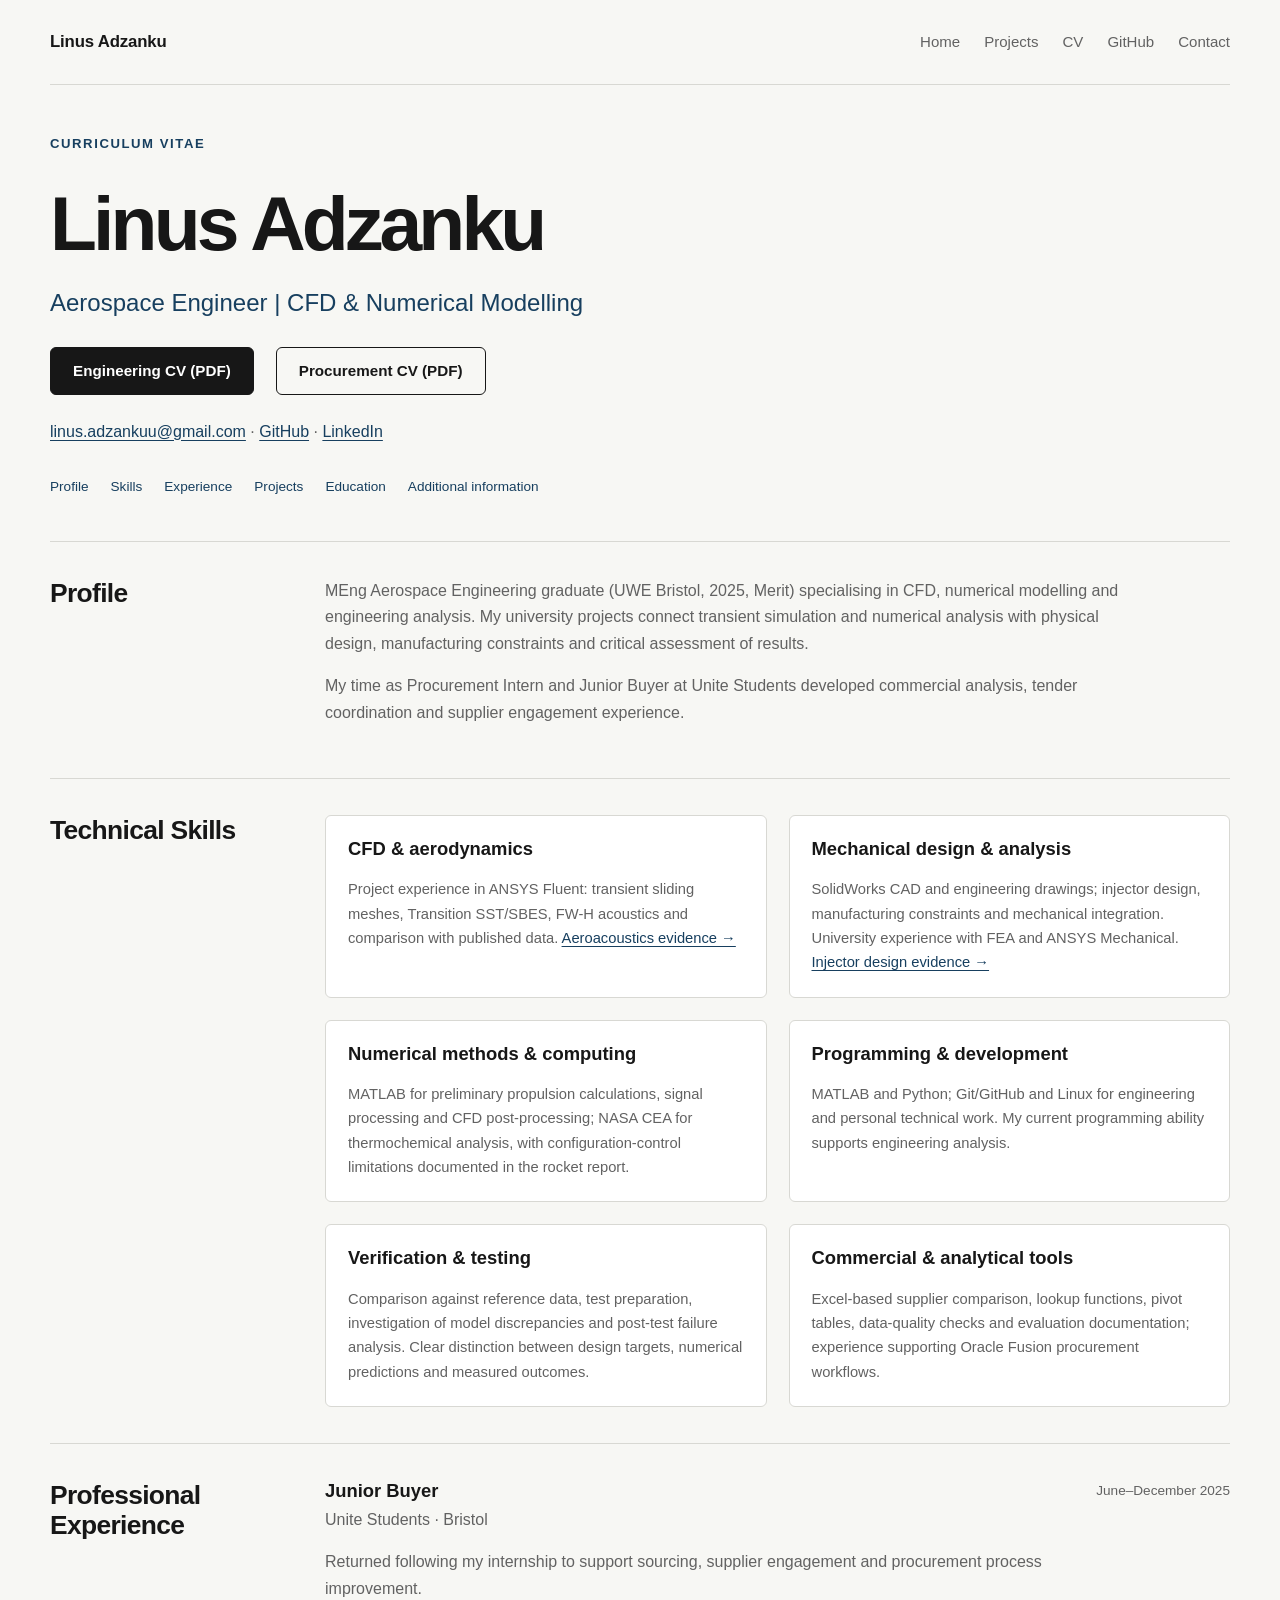
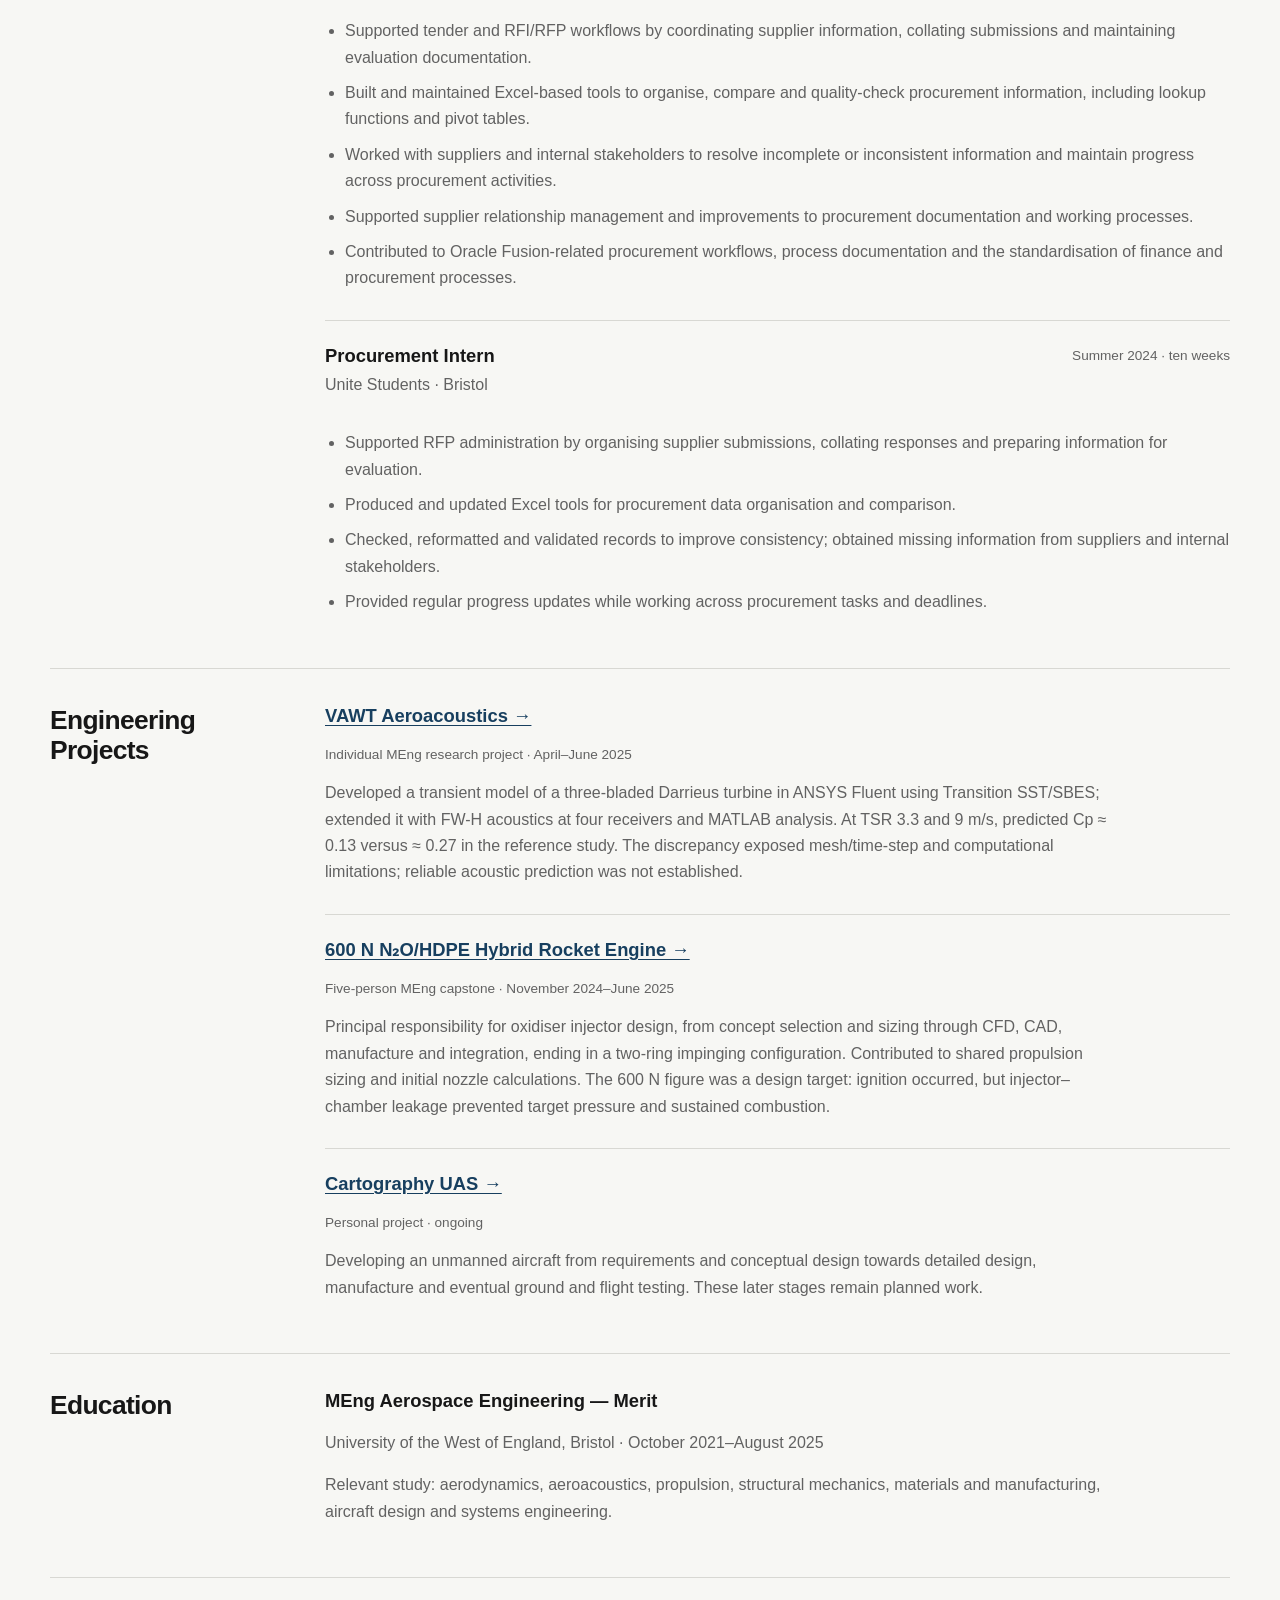
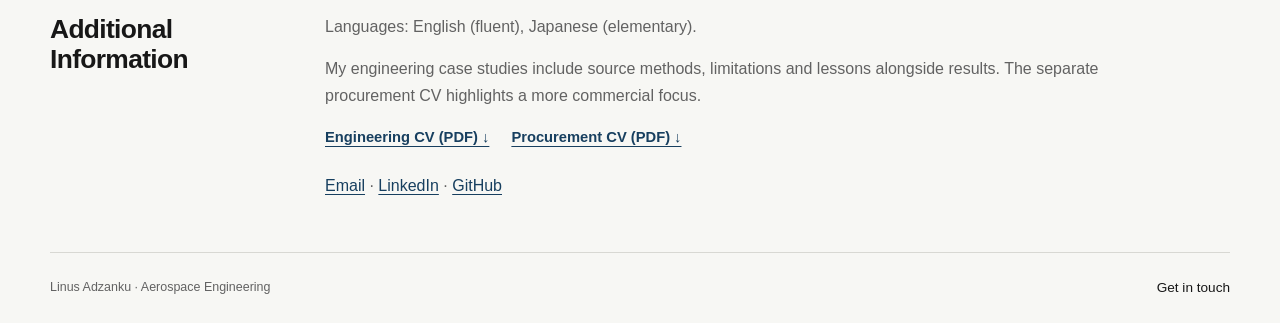
==== commit f4e16af0: "updated wording on cv page" ====
--- a/cv.html
+++ b/cv.html
@@ -28,7 +28,7 @@
                 <a class="button button-primary" href="assets/documents/Linus_Adzanku-resume.pdf">Engineering CV (PDF)</a>
                 <a class="button button-secondary" href="assets/documents/Linus_Adzanku-procurement-CV.pdf">Procurement CV (PDF)</a>
             </div>
-            <p class="cv-contact"><a href="mailto:linus.adzankuu@gmail.com">linus.adzankuu@gmail.com</a> · <a href="https://github.com/Nusnaaa">GitHub</a> · <a href="https://www.linkedin.com/in/linus-adzanku">LinkedIn</a></p>
+            <p class="cv-contact"><a href="mailto:linus.adzankuu@gmail.com">linus.adzankuu@gmail.com</a> · <a href="https://github.com/Nusnaaa" target="_blank" rel="noopener noreferrer">GitHub</a> · <a href="https://www.linkedin.com/in/linus-adzanku" target="_blank" rel="noopener noreferrer">LinkedIn</a></p>
             <nav class="cv-section-nav" aria-label="CV sections">
                 <a href="#profile">Profile</a><a href="#technical-skills">Skills</a><a href="#professional-experience">Experience</a><a href="#engineering-projects">Projects</a><a href="#education">Education</a><a href="#additional-information">Additional information</a>
             </nav>
@@ -36,7 +36,7 @@
         <section class="cv-section" id="profile" aria-labelledby="profile-heading">
             <h2 id="profile-heading">Profile</h2>
             <div><p>MEng Aerospace Engineering graduate (UWE Bristol, 2025, Merit) specialising in CFD, numerical modelling and engineering analysis. My university projects connect transient simulation and numerical analysis with physical design, manufacturing constraints and critical assessment of results.</p>
-            <p>Separate Procurement Intern and Junior Buyer roles at Unite Students developed commercial analysis, tender coordination and supplier engagement experience. I bring a structured approach to comparing evidence, documenting decisions and working across technical and commercial requirements.</p></div>
+            <p>My time as Procurement Intern and Junior Buyer at Unite Students developed commercial analysis, tender coordination and supplier engagement experience.</p></div>
         </section>
         <section class="cv-section" id="technical-skills" aria-labelledby="skills-heading">
             <h2 id="skills-heading">Technical Skills</h2>
@@ -44,7 +44,7 @@
                 <article><h3>CFD &amp; aerodynamics</h3><p>Project experience in ANSYS Fluent: transient sliding meshes, Transition SST/SBES, FW-H acoustics and comparison with published data. <a href="projects/aeroacoustics-overview.html">Aeroacoustics evidence →</a></p></article>
                 <article><h3>Mechanical design &amp; analysis</h3><p>SolidWorks CAD and engineering drawings; injector design, manufacturing constraints and mechanical integration. University experience with FEA and ANSYS Mechanical. <a href="projects/rocket-engine-overview.html">Injector design evidence →</a></p></article>
                 <article><h3>Numerical methods &amp; computing</h3><p>MATLAB for preliminary propulsion calculations, signal processing and CFD post-processing; NASA CEA for thermochemical analysis, with configuration-control limitations documented in the rocket report.</p></article>
-                <article><h3>Programming &amp; development</h3><p>MATLAB, developing Python skills and foundational C++; Git/GitHub and Linux for engineering and personal technical work. Programming supports analysis rather than a claim of professional software-development experience.</p></article>
+                <article><h3>Programming &amp; development</h3><p>MATLAB and Python; Git/GitHub and Linux for engineering and personal technical work. My current programming ability supports engineering analysis.</p></article>
                 <article><h3>Verification &amp; testing</h3><p>Comparison against reference data, test preparation, investigation of model discrepancies and post-test failure analysis. Clear distinction between design targets, numerical predictions and measured outcomes.</p></article>
                 <article><h3>Commercial &amp; analytical tools</h3><p>Excel-based supplier comparison, lookup functions, pivot tables, data-quality checks and evaluation documentation; experience supporting Oracle Fusion procurement workflows.</p></article>
             </div>
@@ -82,7 +82,6 @@
                 <article class="cv-entry"><h3><a href="projects/rocket-engine-overview.html">600 N N₂O/HDPE Hybrid Rocket Engine →</a></h3><p class="cv-entry-date">Five-person MEng capstone · November 2024–June 2025</p>
                     <p>Principal responsibility for oxidiser injector design, from concept selection and sizing through CFD, CAD, manufacture and integration, ending in a two-ring impinging configuration. Contributed to shared propulsion sizing and initial nozzle calculations. The 600 N figure was a design target: ignition occurred, but injector–chamber leakage prevented target pressure and sustained combustion.</p></article>
                 <article class="cv-entry"><h3><a href="projects/uas.html">Cartography UAS →</a></h3><p class="cv-entry-date">Personal project · ongoing</p><p>Developing an unmanned aircraft from requirements and conceptual design towards detailed design, manufacture and eventual ground and flight testing. These later stages remain planned work.</p></article>
-                <p>Other university experience: landing-gear design and economic analysis for a group turboprop aircraft concept, with contributions to aerodynamics and weight-and-balance analysis.</p>
             </div>
         </section>
         <section class="cv-section" id="education" aria-labelledby="education-heading">
@@ -91,9 +90,9 @@
         </section>
         <section class="cv-section" id="additional-information" aria-labelledby="additional-heading">
             <h2 id="additional-heading">Additional Information</h2>
-            <div><p>Languages: English (fluent), Japanese (elementary).</p><p>Engineering case studies include source methods, limitations and lessons alongside results. A separate procurement CV provides a commercial focus using the same verified education and work history.</p>
+            <div><p>Languages: English (fluent), Japanese (elementary).</p><p>My engineering case studies include source methods, limitations and lessons alongside results. The separate procurement CV highlights a more commercial focus.</p>
                 <div class="cv-actions"><a class="text-link" href="assets/documents/Linus_Adzanku-resume.pdf">Engineering CV (PDF) ↓</a><a class="text-link" href="assets/documents/Linus_Adzanku-procurement-CV.pdf">Procurement CV (PDF) ↓</a></div>
-                <p class="cv-contact"><a href="mailto:linus.adzankuu@gmail.com">Email</a> · <a href="https://www.linkedin.com/in/linus-adzanku">LinkedIn</a> · <a href="https://github.com/Nusnaaa">GitHub</a></p>
+                <p class="cv-contact"><a href="mailto:linus.adzankuu@gmail.com">Email</a> · <a href="https://www.linkedin.com/in/linus-adzanku" target="_blank" rel="noopener noreferrer">LinkedIn</a> · <a href="https://github.com/Nusnaaa" target="_blank" rel="noopener noreferrer">GitHub</a></p>
             </div>
         </section>
     </main>
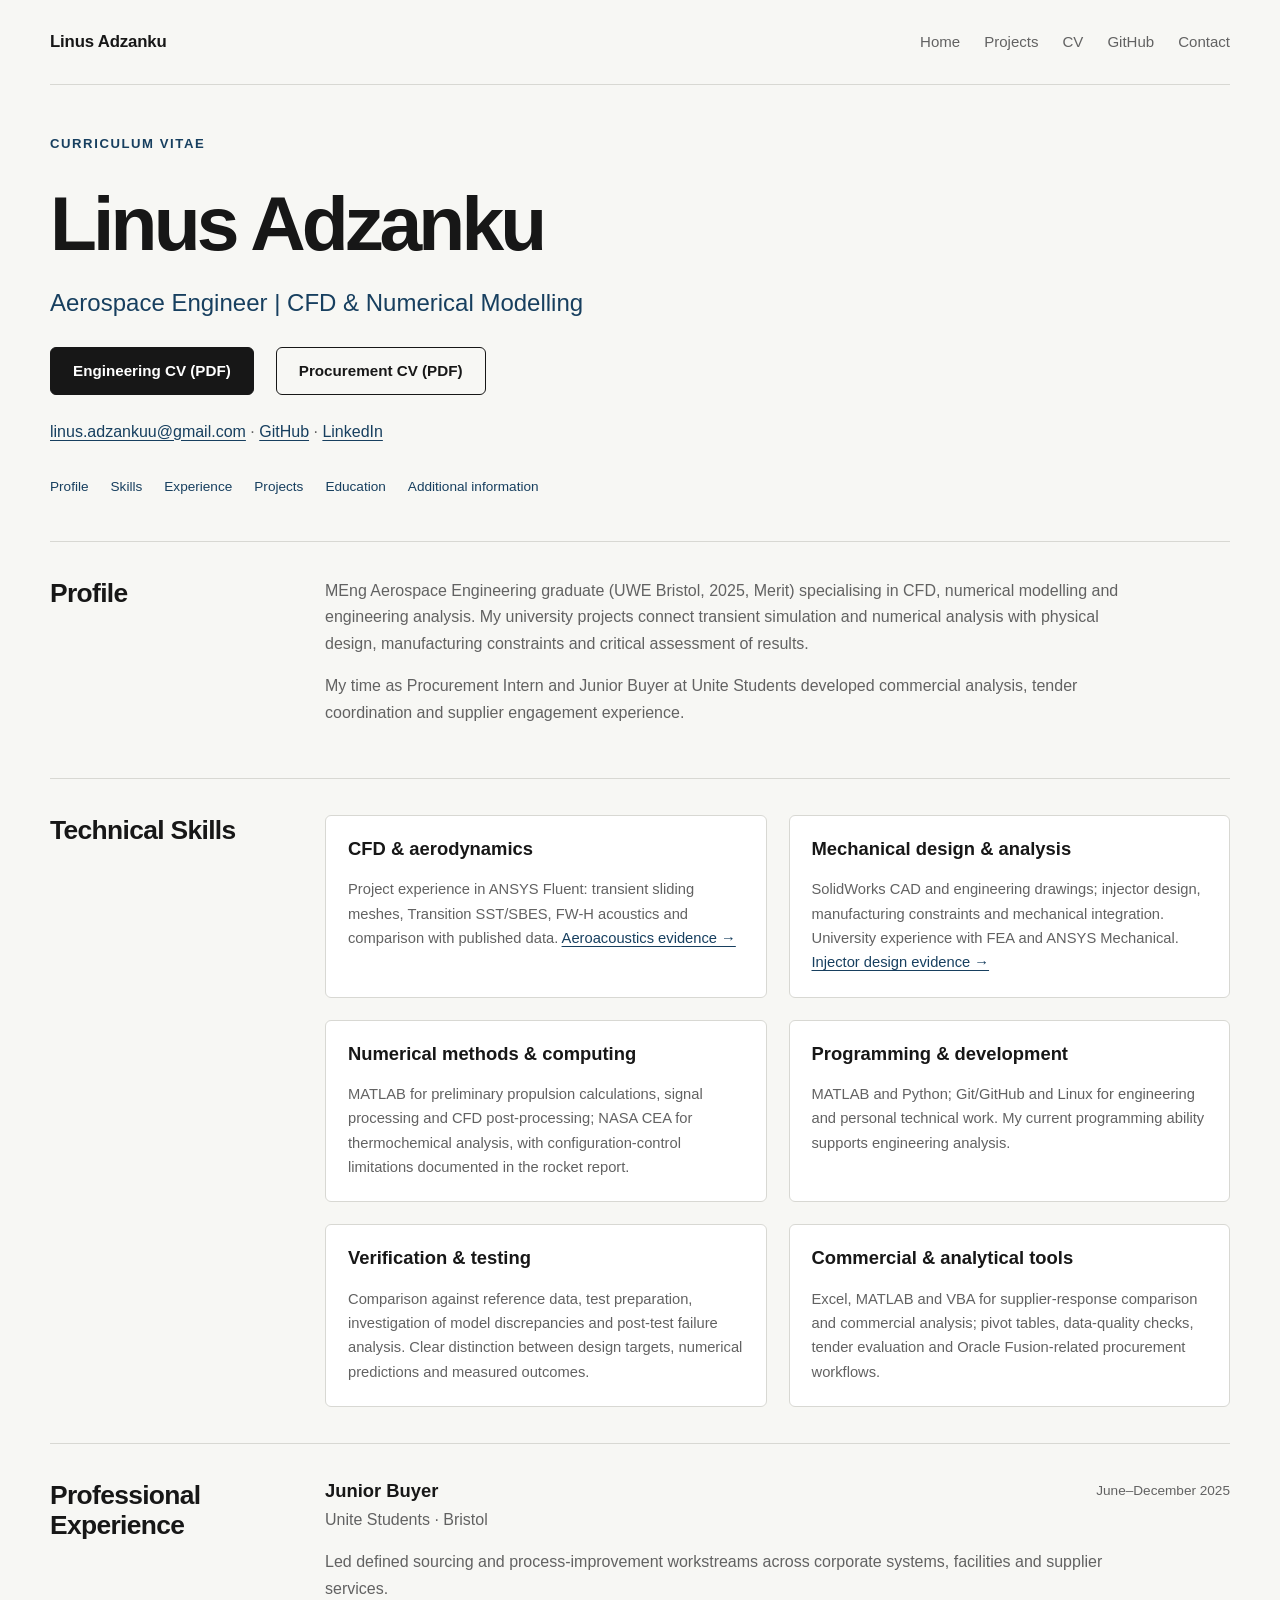
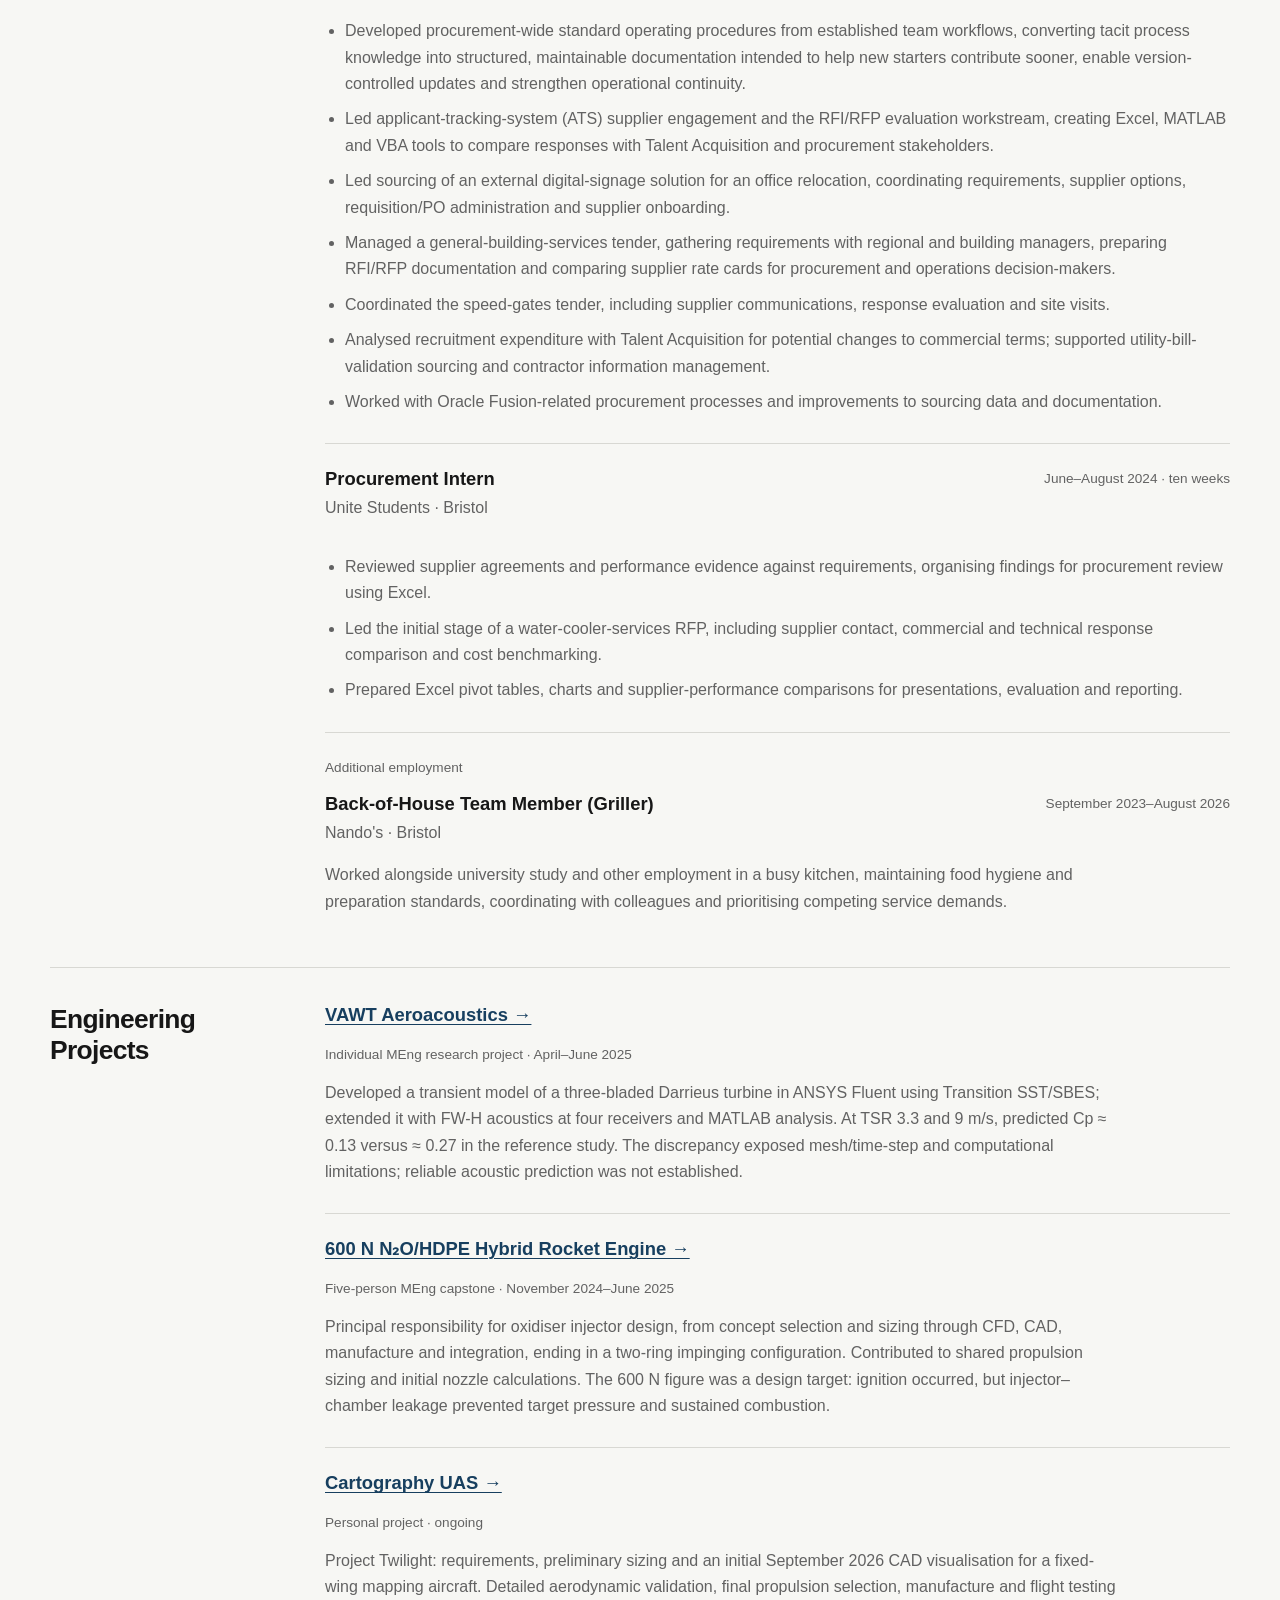
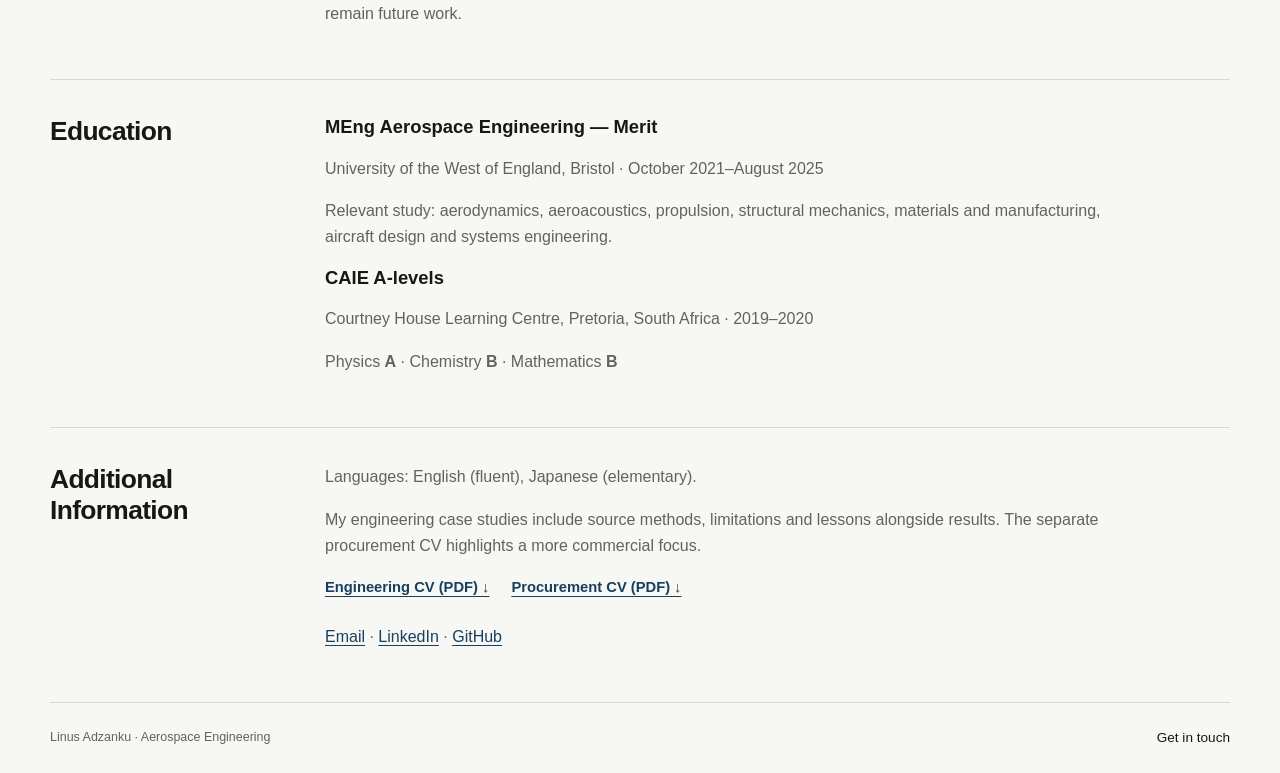
==== commit cc3de438: "feat(portfolio): restore procurement evidence and add sourced Twilight progress" ====
--- a/cv.html
+++ b/cv.html
@@ -46,7 +46,7 @@
                 <article><h3>Numerical methods &amp; computing</h3><p>MATLAB for preliminary propulsion calculations, signal processing and CFD post-processing; NASA CEA for thermochemical analysis, with configuration-control limitations documented in the rocket report.</p></article>
                 <article><h3>Programming &amp; development</h3><p>MATLAB and Python; Git/GitHub and Linux for engineering and personal technical work. My current programming ability supports engineering analysis.</p></article>
                 <article><h3>Verification &amp; testing</h3><p>Comparison against reference data, test preparation, investigation of model discrepancies and post-test failure analysis. Clear distinction between design targets, numerical predictions and measured outcomes.</p></article>
-                <article><h3>Commercial &amp; analytical tools</h3><p>Excel-based supplier comparison, lookup functions, pivot tables, data-quality checks and evaluation documentation; experience supporting Oracle Fusion procurement workflows.</p></article>
+                <article><h3>Commercial &amp; analytical tools</h3><p>Excel, MATLAB and VBA for supplier-response comparison and commercial analysis; pivot tables, data-quality checks, tender evaluation and Oracle Fusion-related procurement workflows.</p></article>
             </div>
         </section>
         <section class="cv-section" id="professional-experience" aria-labelledby="experience-heading">
@@ -54,23 +54,29 @@
             <div>
                 <article class="cv-entry">
                     <div class="cv-entry-heading"><div><h3>Junior Buyer</h3><p>Unite Students · Bristol</p></div><p class="cv-entry-date">June–December 2025</p></div>
-                    <p>Returned following my internship to support sourcing, supplier engagement and procurement process improvement.</p>
+                    <p>Led defined sourcing and process-improvement workstreams across corporate systems, facilities and supplier services.</p>
                     <ul>
-                        <li>Supported tender and RFI/RFP workflows by coordinating supplier information, collating submissions and maintaining evaluation documentation.</li>
-                        <li>Built and maintained Excel-based tools to organise, compare and quality-check procurement information, including lookup functions and pivot tables.</li>
-                        <li>Worked with suppliers and internal stakeholders to resolve incomplete or inconsistent information and maintain progress across procurement activities.</li>
-                        <li>Supported supplier relationship management and improvements to procurement documentation and working processes.</li>
-                        <li>Contributed to Oracle Fusion-related procurement workflows, process documentation and the standardisation of finance and procurement processes.</li>
+                        <li>Developed procurement-wide standard operating procedures from established team workflows, converting tacit process knowledge into structured, maintainable documentation intended to help new starters contribute sooner, enable version-controlled updates and strengthen operational continuity.</li>
+                        <li>Led applicant-tracking-system (ATS) supplier engagement and the RFI/RFP evaluation workstream, creating Excel, MATLAB and VBA tools to compare responses with Talent Acquisition and procurement stakeholders.</li>
+                        <li>Led sourcing of an external digital-signage solution for an office relocation, coordinating requirements, supplier options, requisition/PO administration and supplier onboarding.</li>
+                        <li>Managed a general-building-services tender, gathering requirements with regional and building managers, preparing RFI/RFP documentation and comparing supplier rate cards for procurement and operations decision-makers.</li>
+                        <li>Coordinated the speed-gates tender, including supplier communications, response evaluation and site visits.</li>
+                        <li>Analysed recruitment expenditure with Talent Acquisition for potential changes to commercial terms; supported utility-bill-validation sourcing and contractor information management.</li>
+                        <li>Worked with Oracle Fusion-related procurement processes and improvements to sourcing data and documentation.</li>
                     </ul>
                 </article>
                 <article class="cv-entry">
-                    <div class="cv-entry-heading"><div><h3>Procurement Intern</h3><p>Unite Students · Bristol</p></div><p class="cv-entry-date">Summer 2024 · ten weeks</p></div>
+                    <div class="cv-entry-heading"><div><h3>Procurement Intern</h3><p>Unite Students · Bristol</p></div><p class="cv-entry-date">June–August 2024 · ten weeks</p></div>
                     <ul>
-                        <li>Supported RFP administration by organising supplier submissions, collating responses and preparing information for evaluation.</li>
-                        <li>Produced and updated Excel tools for procurement data organisation and comparison.</li>
-                        <li>Checked, reformatted and validated records to improve consistency; obtained missing information from suppliers and internal stakeholders.</li>
-                        <li>Provided regular progress updates while working across procurement tasks and deadlines.</li>
+                        <li>Reviewed supplier agreements and performance evidence against requirements, organising findings for procurement review using Excel.</li>
+                        <li>Led the initial stage of a water-cooler-services RFP, including supplier contact, commercial and technical response comparison and cost benchmarking.</li>
+                        <li>Prepared Excel pivot tables, charts and supplier-performance comparisons for presentations, evaluation and reporting.</li>
                     </ul>
+                </article>
+                <article class="cv-entry">
+                    <p class="cv-entry-date">Additional employment</p>
+                    <div class="cv-entry-heading"><div><h3>Back-of-House Team Member (Griller)</h3><p>Nando's · Bristol</p></div><p class="cv-entry-date">September 2023–August 2026</p></div>
+                    <p>Worked alongside university study and other employment in a busy kitchen, maintaining food hygiene and preparation standards, coordinating with colleagues and prioritising competing service demands.</p>
                 </article>
             </div>
         </section>
@@ -81,12 +87,13 @@
                     <p>Developed a transient model of a three-bladed Darrieus turbine in ANSYS Fluent using Transition SST/SBES; extended it with FW-H acoustics at four receivers and MATLAB analysis. At TSR 3.3 and 9 m/s, predicted Cp ≈ 0.13 versus ≈ 0.27 in the reference study. The discrepancy exposed mesh/time-step and computational limitations; reliable acoustic prediction was not established.</p></article>
                 <article class="cv-entry"><h3><a href="projects/rocket-engine-overview.html">600 N N₂O/HDPE Hybrid Rocket Engine →</a></h3><p class="cv-entry-date">Five-person MEng capstone · November 2024–June 2025</p>
                     <p>Principal responsibility for oxidiser injector design, from concept selection and sizing through CFD, CAD, manufacture and integration, ending in a two-ring impinging configuration. Contributed to shared propulsion sizing and initial nozzle calculations. The 600 N figure was a design target: ignition occurred, but injector–chamber leakage prevented target pressure and sustained combustion.</p></article>
-                <article class="cv-entry"><h3><a href="projects/uas.html">Cartography UAS →</a></h3><p class="cv-entry-date">Personal project · ongoing</p><p>Developing an unmanned aircraft from requirements and conceptual design towards detailed design, manufacture and eventual ground and flight testing. These later stages remain planned work.</p></article>
+                <article class="cv-entry"><h3><a href="projects/uas.html">Cartography UAS →</a></h3><p class="cv-entry-date">Personal project · ongoing</p><p>Project Twilight: requirements, preliminary sizing and an initial September 2026 CAD visualisation for a fixed-wing mapping aircraft. Detailed aerodynamic validation, final propulsion selection, manufacture and flight testing remain future work.</p></article>
             </div>
         </section>
         <section class="cv-section" id="education" aria-labelledby="education-heading">
             <h2 id="education-heading">Education</h2>
-            <div><h3>MEng Aerospace Engineering — Merit</h3><p>University of the West of England, Bristol · October 2021–August 2025</p><p>Relevant study: aerodynamics, aeroacoustics, propulsion, structural mechanics, materials and manufacturing, aircraft design and systems engineering.</p></div>
+            <div><h3>MEng Aerospace Engineering — Merit</h3><p>University of the West of England, Bristol · October 2021–August 2025</p><p>Relevant study: aerodynamics, aeroacoustics, propulsion, structural mechanics, materials and manufacturing, aircraft design and systems engineering.</p>
+                <h3>CAIE A-levels</h3><p>Courtney House Learning Centre, Pretoria, South Africa · 2019–2020</p><p>Physics <strong>A</strong> · Chemistry <strong>B</strong> · Mathematics <strong>B</strong></p></div>
         </section>
         <section class="cv-section" id="additional-information" aria-labelledby="additional-heading">
             <h2 id="additional-heading">Additional Information</h2>
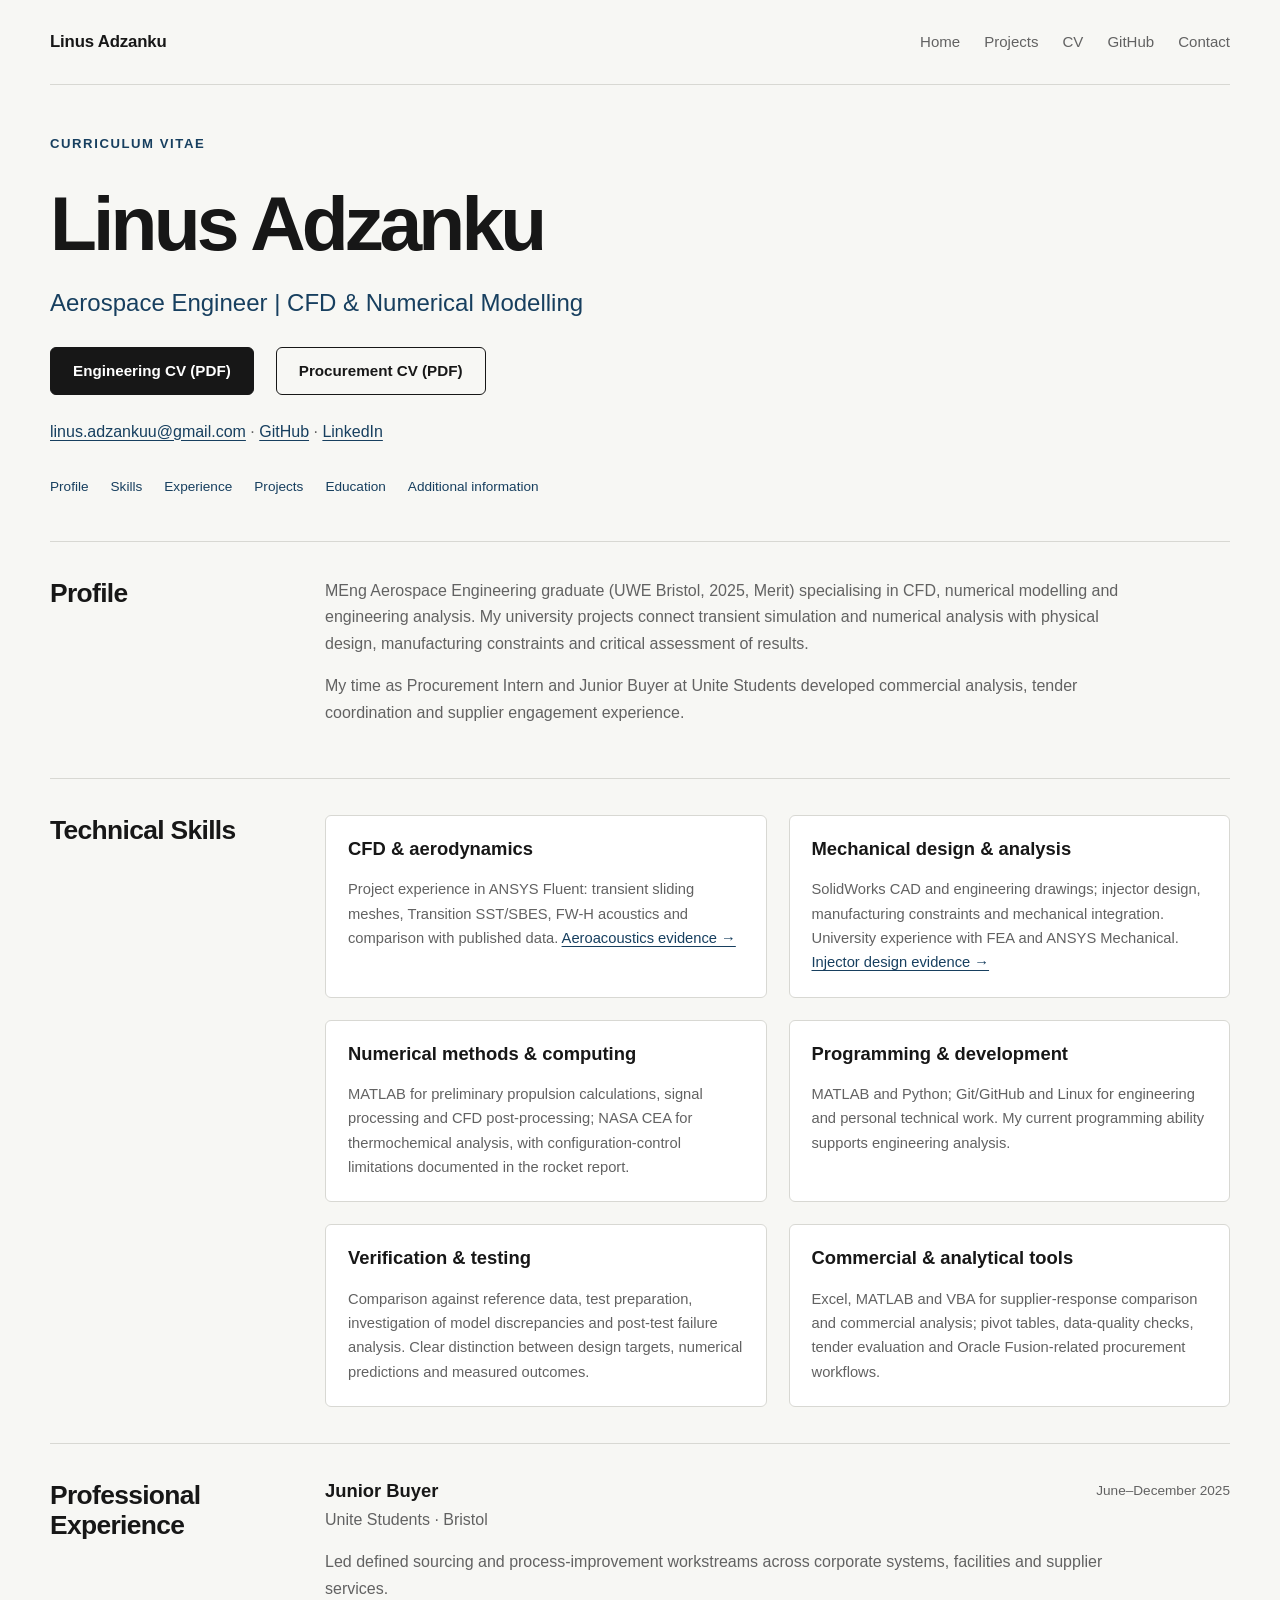
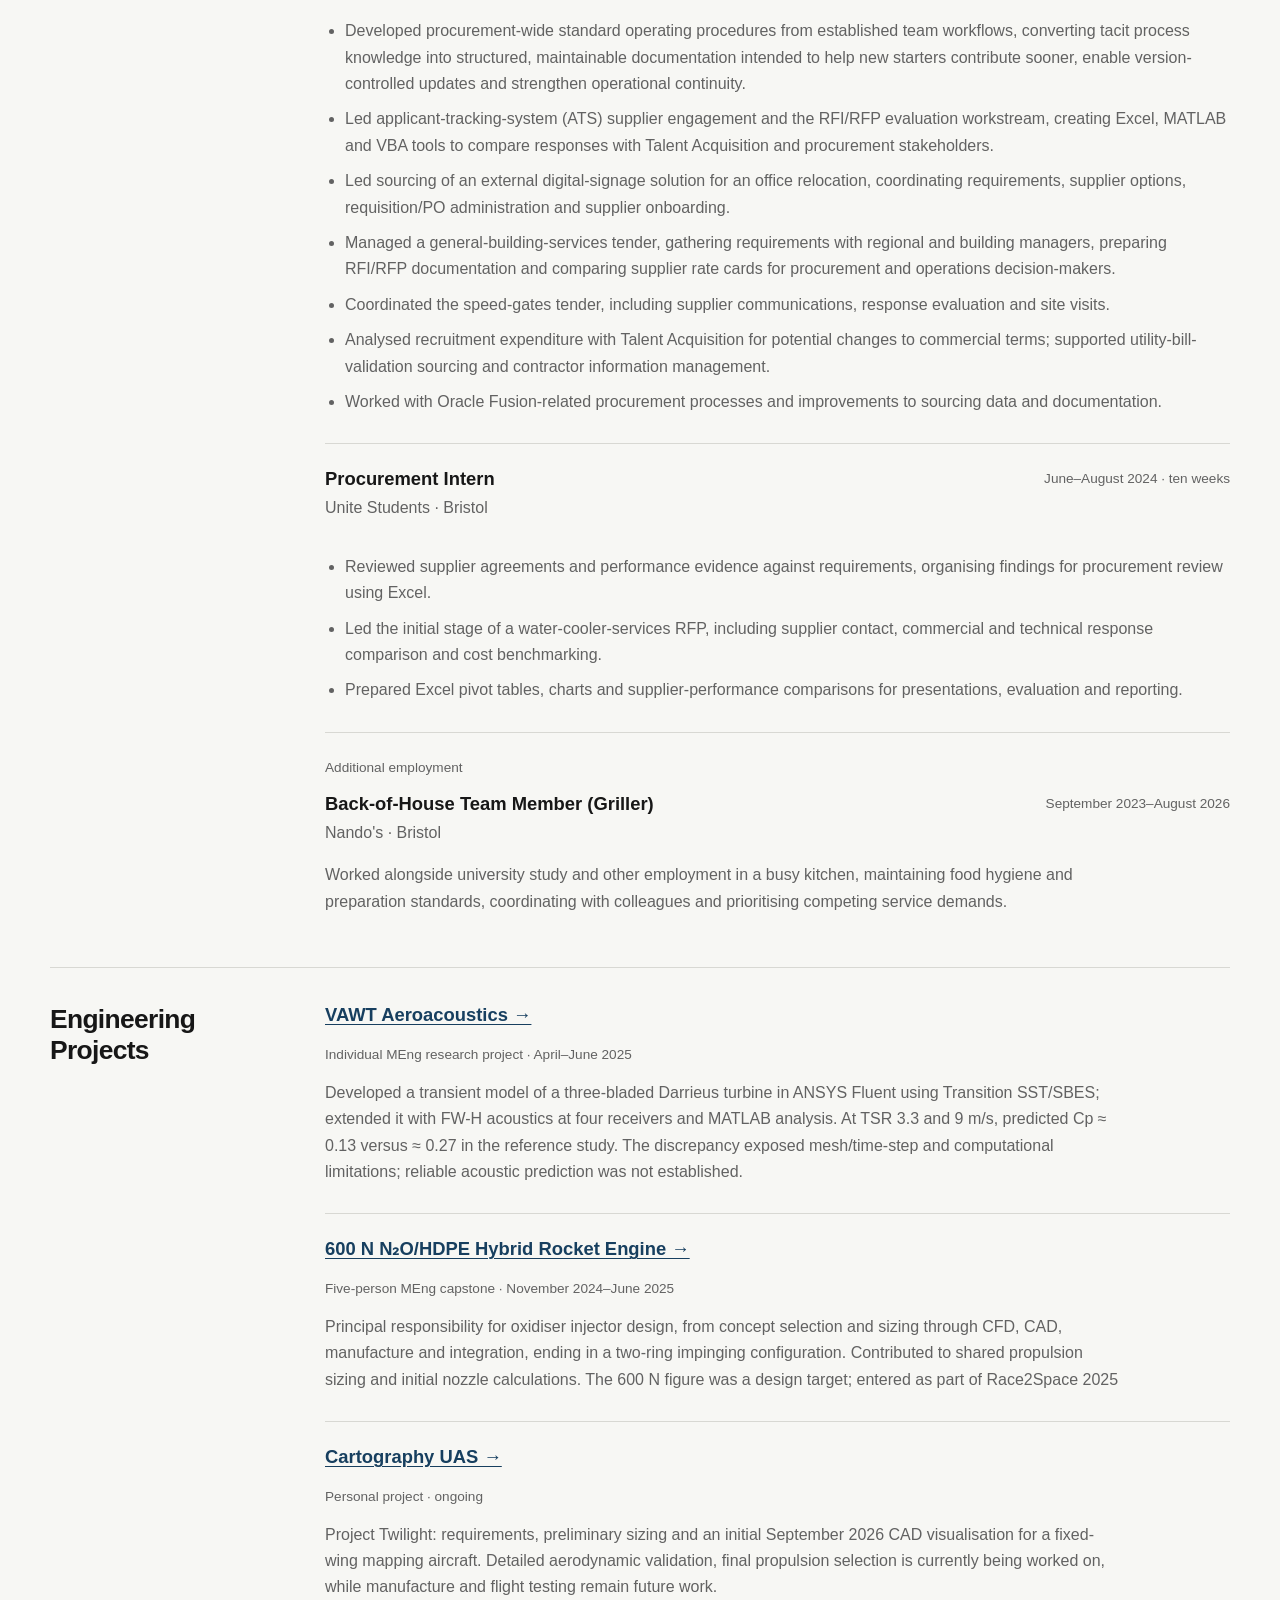
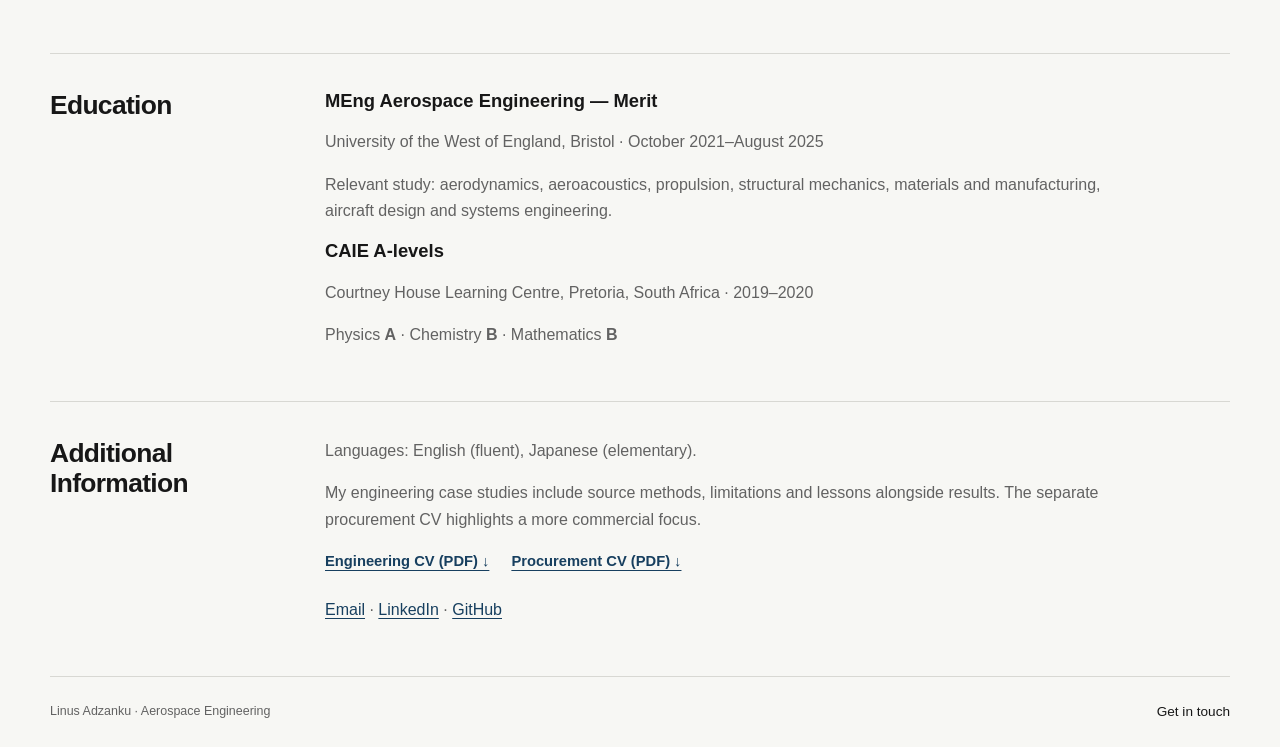
==== commit 34686b8e: "fixed wording on cv" ====
--- a/cv.html
+++ b/cv.html
@@ -86,8 +86,8 @@
                 <article class="cv-entry"><h3><a href="projects/aeroacoustics-overview.html">VAWT Aeroacoustics →</a></h3><p class="cv-entry-date">Individual MEng research project · April–June 2025</p>
                     <p>Developed a transient model of a three-bladed Darrieus turbine in ANSYS Fluent using Transition SST/SBES; extended it with FW-H acoustics at four receivers and MATLAB analysis. At TSR 3.3 and 9 m/s, predicted Cp ≈ 0.13 versus ≈ 0.27 in the reference study. The discrepancy exposed mesh/time-step and computational limitations; reliable acoustic prediction was not established.</p></article>
                 <article class="cv-entry"><h3><a href="projects/rocket-engine-overview.html">600 N N₂O/HDPE Hybrid Rocket Engine →</a></h3><p class="cv-entry-date">Five-person MEng capstone · November 2024–June 2025</p>
-                    <p>Principal responsibility for oxidiser injector design, from concept selection and sizing through CFD, CAD, manufacture and integration, ending in a two-ring impinging configuration. Contributed to shared propulsion sizing and initial nozzle calculations. The 600 N figure was a design target: ignition occurred, but injector–chamber leakage prevented target pressure and sustained combustion.</p></article>
-                <article class="cv-entry"><h3><a href="projects/uas.html">Cartography UAS →</a></h3><p class="cv-entry-date">Personal project · ongoing</p><p>Project Twilight: requirements, preliminary sizing and an initial September 2026 CAD visualisation for a fixed-wing mapping aircraft. Detailed aerodynamic validation, final propulsion selection, manufacture and flight testing remain future work.</p></article>
+                    <p>Principal responsibility for oxidiser injector design, from concept selection and sizing through CFD, CAD, manufacture and integration, ending in a two-ring impinging configuration. Contributed to shared propulsion sizing and initial nozzle calculations. The 600 N figure was a design target; entered as part of Race2Space 2025</p></article>
+                <article class="cv-entry"><h3><a href="projects/uas.html">Cartography UAS →</a></h3><p class="cv-entry-date">Personal project · ongoing</p><p>Project Twilight: requirements, preliminary sizing and an initial September 2026 CAD visualisation for a fixed-wing mapping aircraft. Detailed aerodynamic validation, final propulsion selection is currently being worked on, while manufacture and flight testing remain future work.</p></article>
             </div>
         </section>
         <section class="cv-section" id="education" aria-labelledby="education-heading">
